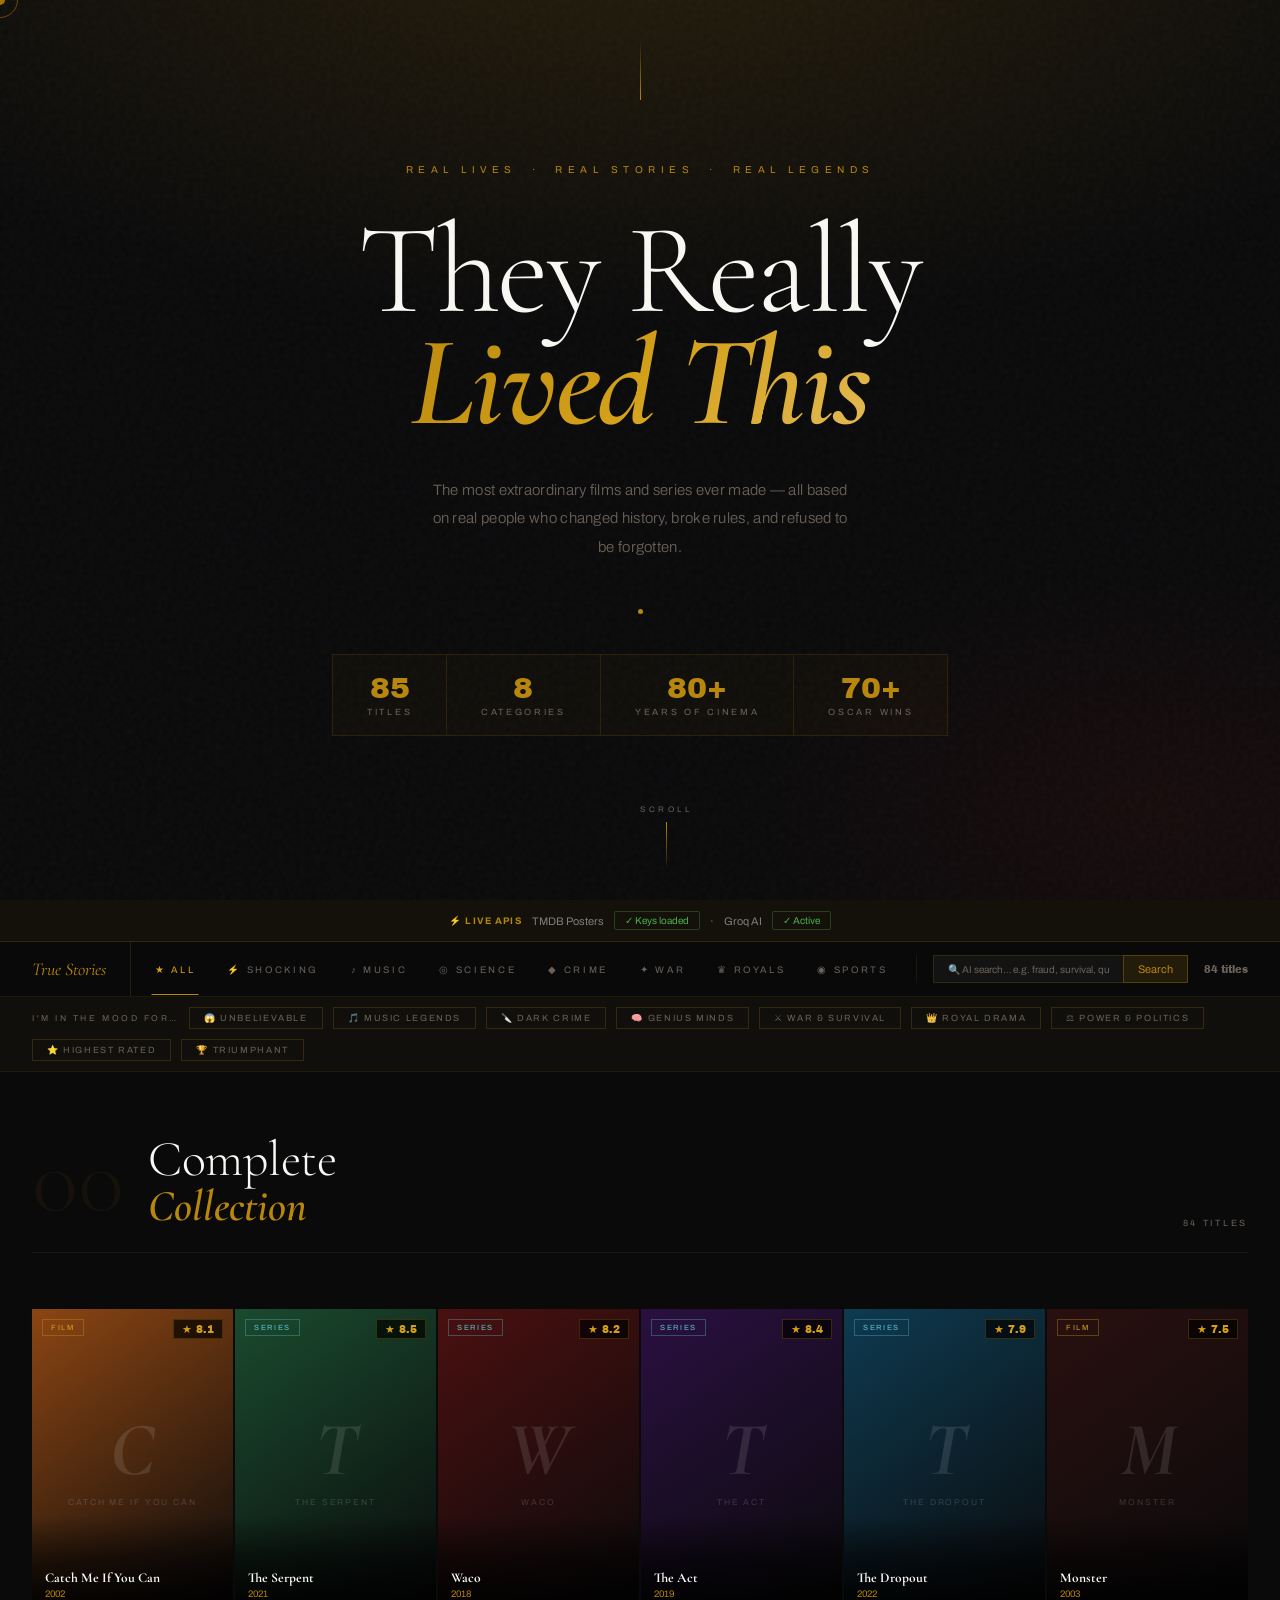
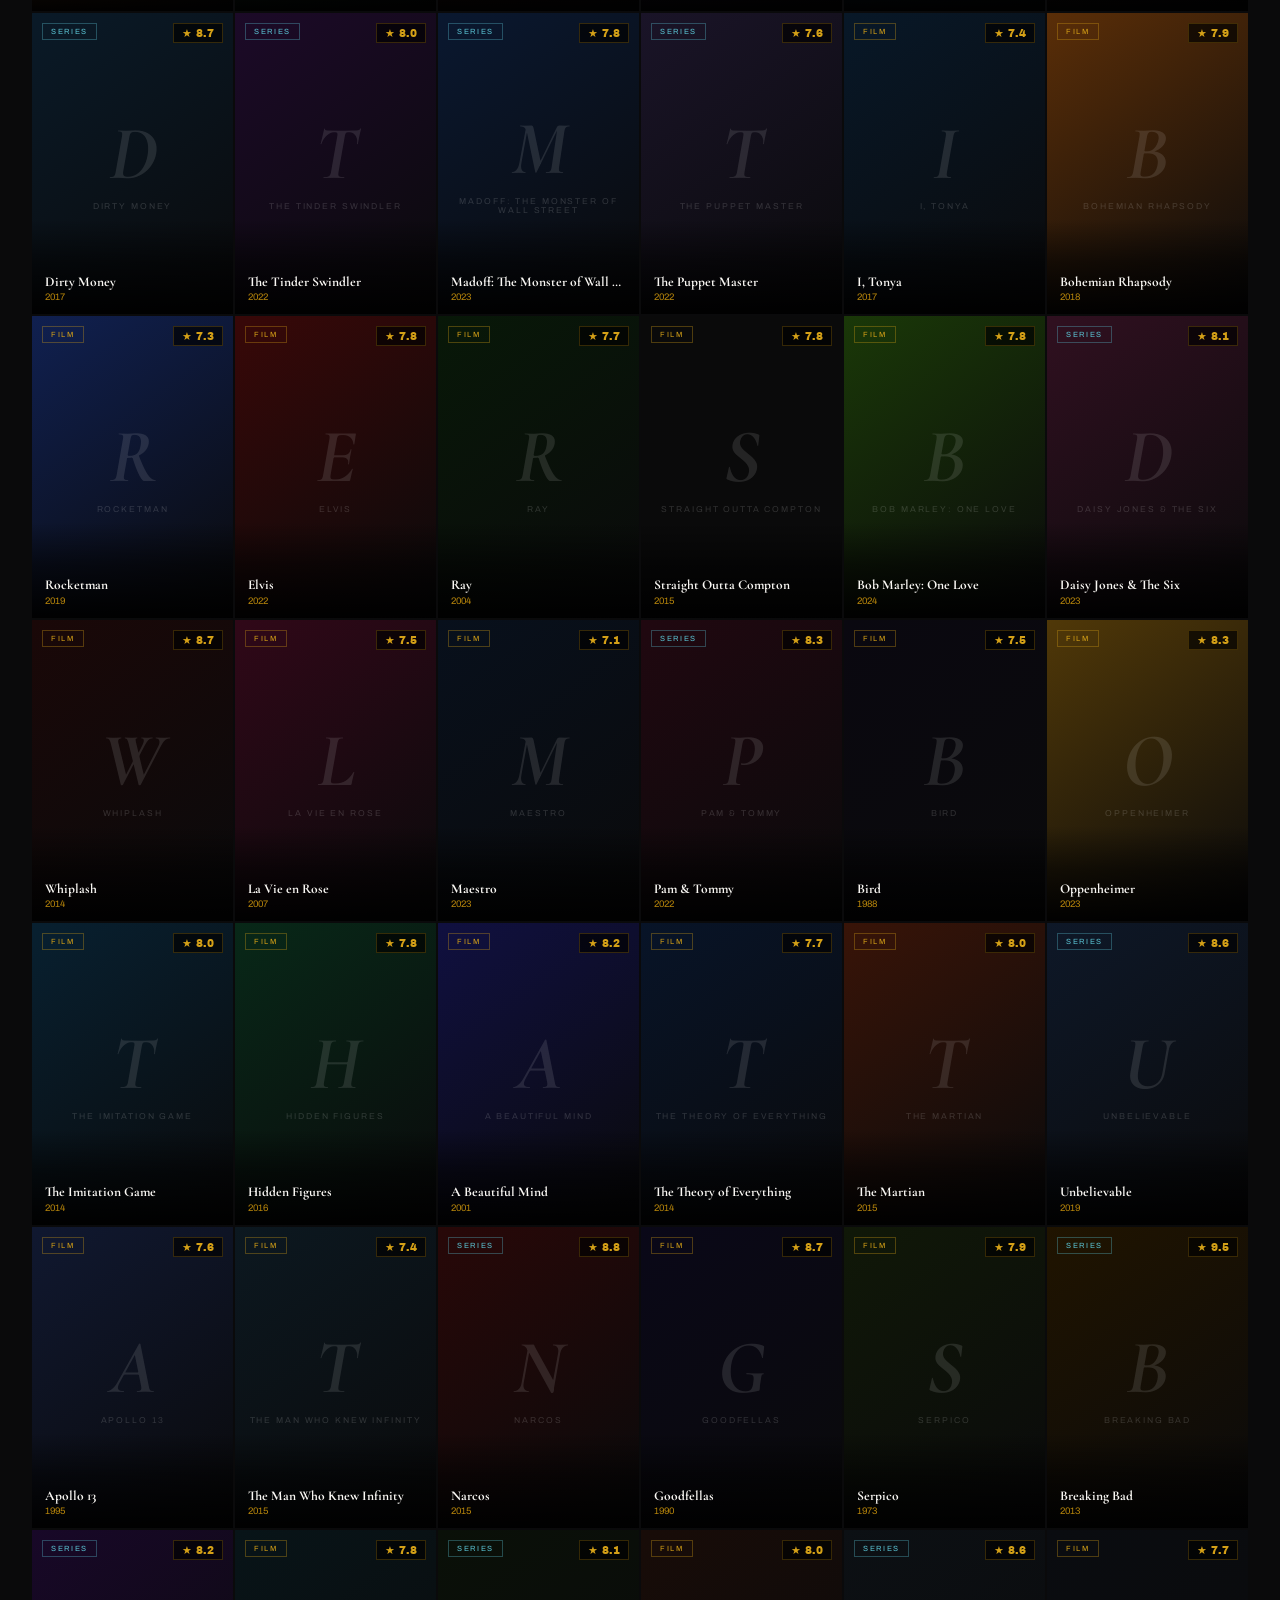
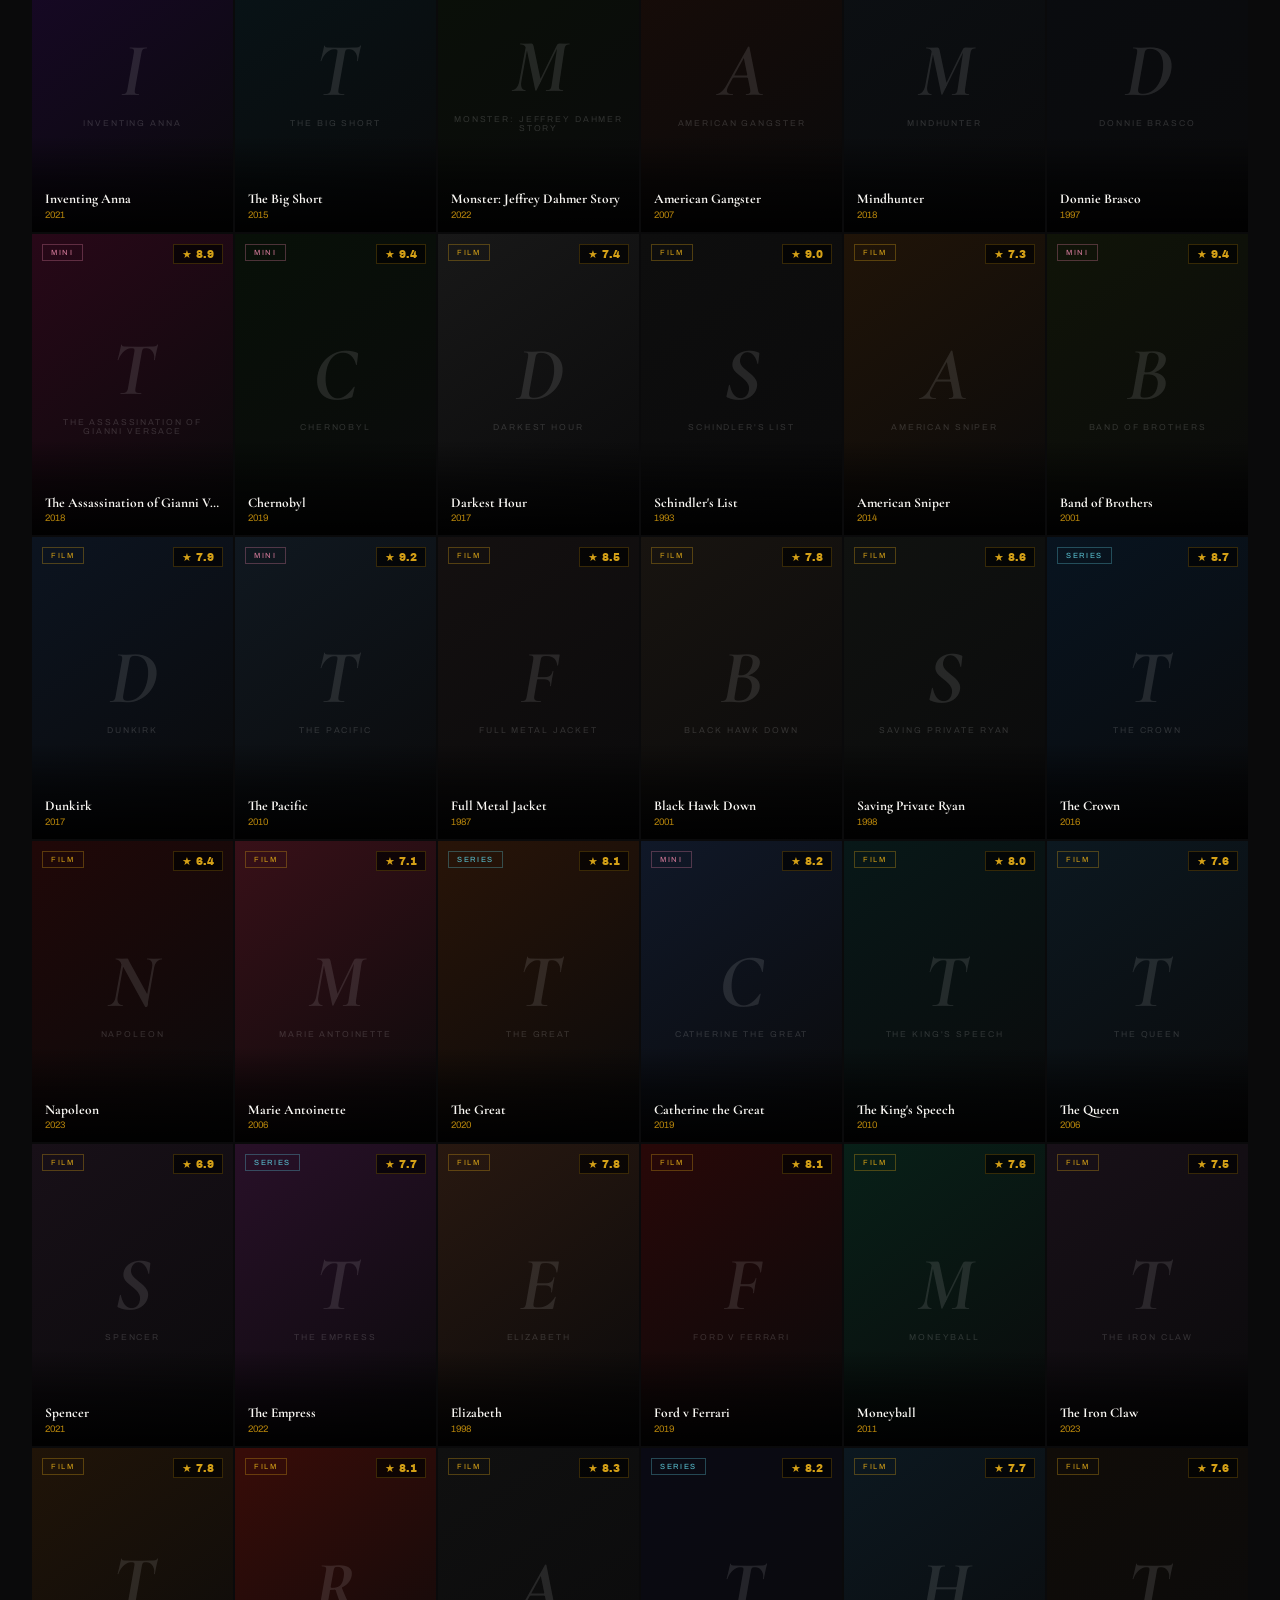
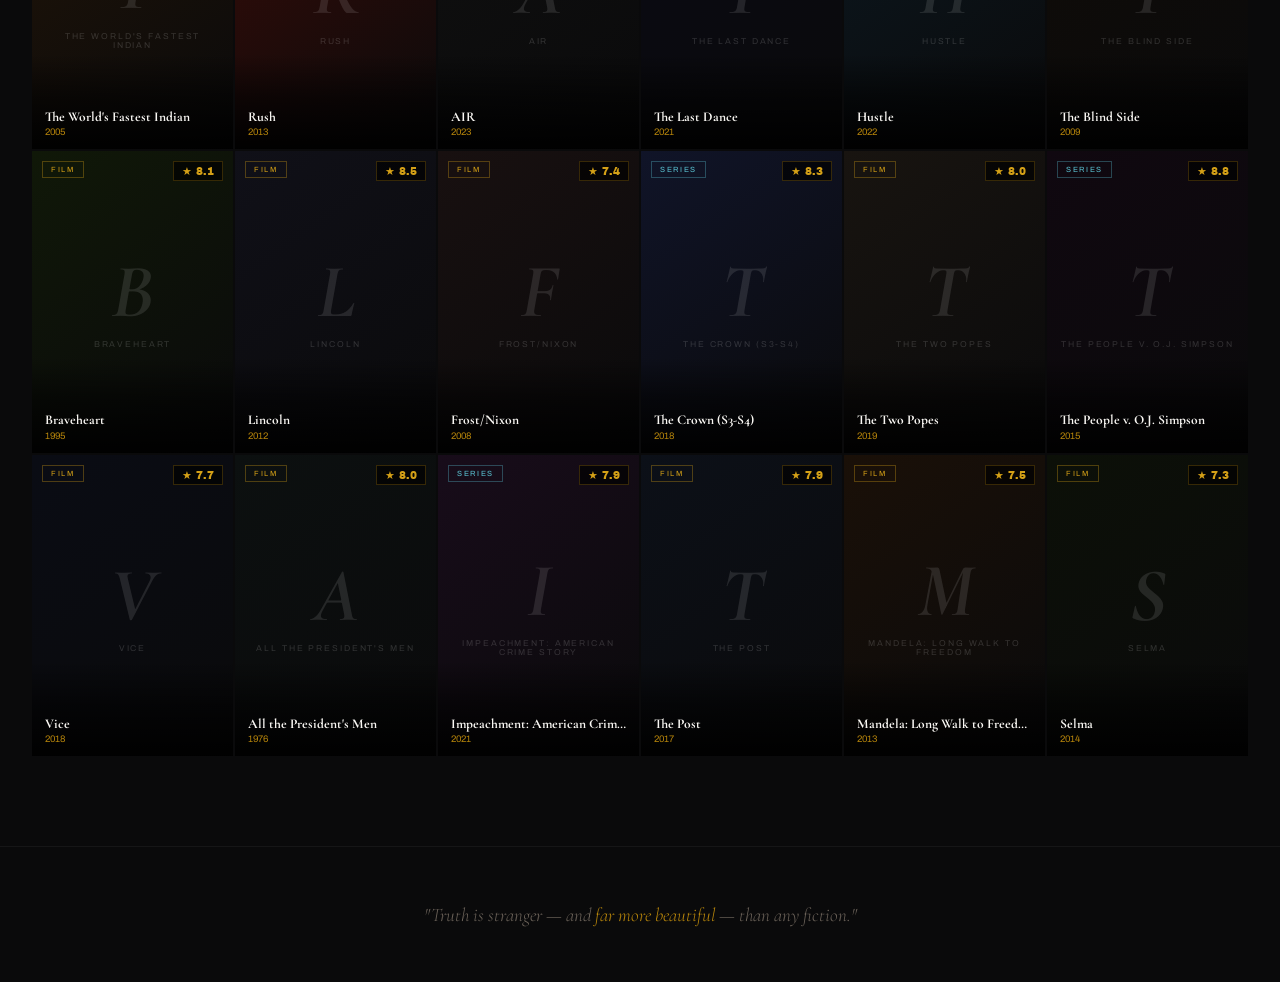
==== index.html @ 065eccb1 "Rename to index.html for cleaner URL" ====
<!DOCTYPE html>
<html lang="en">
<head>
<meta charset="UTF-8"/>
<meta name="viewport" content="width=device-width,initial-scale=1"/>
<title>They Really Lived This</title>
<link href="https://fonts.googleapis.com/css2?family=Cormorant+Garamond:ital,wght@0,300;0,600;0,700;1,300;1,600&family=Archivo+Black&family=Archivo:wght@300;400;500&display=swap" rel="stylesheet"/>
<style>
*,*::before,*::after{margin:0;padding:0;box-sizing:border-box}
:root{--ink:#0a0a0b;--gold:#b8860b;--gold2:#d4a017;--dim:#6b6259;--white:#faf8f4;--red:#8b1a1a}
html{scroll-behavior:smooth}
body{background:var(--ink);color:var(--white);font-family:'Archivo',sans-serif;overflow-x:hidden;cursor:none}
#cursor{position:fixed;width:10px;height:10px;background:var(--gold);border-radius:50%;pointer-events:none;z-index:9999;transform:translate(-50%,-50%);transition:width .2s,height .2s;mix-blend-mode:difference}
#cursor-ring{position:fixed;width:36px;height:36px;border:1px solid var(--gold);border-radius:50%;pointer-events:none;z-index:9998;transform:translate(-50%,-50%);transition:width .3s,height .3s,opacity .3s;opacity:.5}
body::before{content:'';position:fixed;inset:0;background-image:url("data:image/svg+xml,%3Csvg viewBox='0 0 200 200' xmlns='http://www.w3.org/2000/svg'%3E%3Cfilter id='n'%3E%3CfeTurbulence type='fractalNoise' baseFrequency='0.85' numOctaves='4'/%3E%3C/filter%3E%3Crect width='100%25' height='100%25' filter='url(%23n)'/%3E%3C/svg%3E");opacity:.035;pointer-events:none;z-index:9000}

/* HERO */
#hero{min-height:100vh;display:flex;flex-direction:column;align-items:center;justify-content:center;position:relative;overflow:hidden;padding:80px 40px;background:radial-gradient(ellipse 120% 80% at 50% -10%,rgba(184,134,11,.16) 0%,transparent 58%),radial-gradient(ellipse 60% 50% at 90% 90%,rgba(139,26,26,.10) 0%,transparent 55%),var(--ink)}
.hero-top-line{position:absolute;top:40px;left:50%;transform:translateX(-50%);width:1px;height:60px;background:linear-gradient(to bottom,transparent,var(--gold));animation:fadeIn .8s .3s both}
.hero-label{font-size:10px;letter-spacing:.55em;color:var(--gold);text-transform:uppercase;margin-bottom:40px;animation:up .7s .5s both}
h1{font-family:'Cormorant Garamond',serif;font-weight:300;font-size:clamp(58px,10.5vw,128px);line-height:.88;letter-spacing:-.02em;text-align:center;animation:up .9s .6s both}
h1 .l1{display:block;color:var(--white)}
h1 .l2{display:block;font-style:italic;font-weight:600;background:linear-gradient(135deg,var(--gold) 0%,var(--gold2) 50%,#e8c060 100%);-webkit-background-clip:text;-webkit-text-fill-color:transparent;background-clip:text}
.hero-p{font-weight:300;font-size:15px;color:var(--dim);margin:36px auto 0;max-width:420px;line-height:1.9;text-align:center;letter-spacing:.02em;animation:up .7s .9s both}
.hero-ornament{display:flex;align-items:center;gap:20px;margin-top:48px;animation:up .7s 1.1s both;width:280px}
.orn-line{flex:1;height:1px}.orn-line.l{background:linear-gradient(90deg,transparent,var(--gold)44)}.orn-line.r{background:linear-gradient(90deg,var(--gold)44,transparent)}
.orn-dot{width:5px;height:5px;background:var(--gold);border-radius:50%}
.stats{display:flex;margin-top:40px;animation:up .7s 1.25s both}
.stat{padding:18px 34px;text-align:center;border:1px solid rgba(184,134,11,.15);border-right:none;background:rgba(184,134,11,.04)}
.stat:last-child{border-right:1px solid rgba(184,134,11,.15)}
.stat-n{font-family:'Archivo Black',sans-serif;font-size:30px;color:var(--gold);line-height:1}
.stat-l{font-size:9px;letter-spacing:.3em;color:var(--dim);text-transform:uppercase;margin-top:4px}
.scroll-hint{position:absolute;bottom:30px;left:50%;transform:translateX(-50%);display:flex;flex-direction:column;align-items:center;gap:8px;animation:up .6s 1.5s both}
.scroll-hint span{font-size:8px;letter-spacing:.45em;color:var(--dim);text-transform:uppercase}
.scroll-line{width:1px;height:48px;background:linear-gradient(to bottom,var(--gold),transparent);animation:pulse 2.5s ease-in-out infinite}

/* API BANNER */
#api-banner{background:rgba(184,134,11,.06);border-bottom:1px solid rgba(184,134,11,.18);padding:11px 24px;display:flex;align-items:center;justify-content:center;gap:10px;flex-wrap:wrap;font-size:11px;color:var(--dim);transition:background .4s}
#api-banner strong{color:var(--gold);font-size:9.5px;letter-spacing:.12em;text-transform:uppercase}
#api-banner input{background:rgba(0,0,0,.5);border:1px solid rgba(184,134,11,.22);color:var(--white);padding:6px 12px;font-size:11px;font-family:'Archivo',sans-serif;width:200px;outline:none;transition:border-color .2s}
#api-banner input:focus{border-color:rgba(184,134,11,.6)}
#api-banner button{background:rgba(184,134,11,.18);border:1px solid rgba(184,134,11,.4);color:var(--gold);padding:6px 16px;font-size:9px;letter-spacing:.25em;text-transform:uppercase;cursor:pointer;font-family:'Archivo',sans-serif;transition:background .2s}
#api-banner button:hover{background:rgba(184,134,11,.32)}
#api-banner a{color:var(--gold);text-decoration:none;opacity:.75;font-size:10px}
.banner-status{font-size:10px;padding:3px 10px;border-radius:2px;transition:all .3s}
.banner-status.ok{color:#4caf50;border:1px solid rgba(76,175,80,.3)}
.banner-status.err{color:#e57373;border:1px solid rgba(229,115,115,.3)}

/* NAV */
#nav{position:sticky;top:0;z-index:200;background:rgba(10,10,11,.93);backdrop-filter:blur(24px);border-bottom:1px solid rgba(184,134,11,.12)}
.nav-in{max-width:1500px;margin:0 auto;display:flex;align-items:center;padding:0 32px;gap:0}
.nav-brand{font-family:'Cormorant Garamond',serif;font-style:italic;font-size:18px;color:var(--gold);white-space:nowrap;padding:16px 24px 16px 0;border-right:1px solid rgba(184,134,11,.18)}
.tabs-scroll{display:flex;overflow-x:auto;scrollbar-width:none;flex:1;margin-left:8px}
.tabs-scroll::-webkit-scrollbar{display:none}
.tab{font-size:9.5px;letter-spacing:.28em;text-transform:uppercase;color:var(--dim);background:none;border:none;padding:20px 16px;cursor:none;white-space:nowrap;position:relative;transition:color .25s;font-family:'Archivo',sans-serif}
.tab::after{content:'';position:absolute;bottom:0;left:50%;transform:translateX(-50%);width:0;height:1px;background:var(--gold);transition:width .3s}
.tab:hover,.tab.active{color:var(--gold2)}
.tab:hover::after,.tab.active::after{width:65%}
/* SEARCH in nav */
.nav-search{display:flex;align-items:center;gap:0;margin-left:auto;padding-left:16px;border-left:1px solid rgba(184,134,11,.13)}
#searchInput{background:rgba(255,255,255,.04);border:1px solid rgba(184,134,11,.18);border-right:none;color:var(--white);padding:7px 14px;font-size:11px;font-family:'Archivo',sans-serif;width:190px;outline:none;transition:border-color .2s,width .3s}
#searchInput:focus{border-color:rgba(184,134,11,.5);width:240px}
#searchInput::placeholder{color:var(--dim);font-size:10px}
#searchBtn{background:rgba(184,134,11,.15);border:1px solid rgba(184,134,11,.35);color:var(--gold);padding:7px 14px;font-size:11px;cursor:pointer;font-family:'Archivo',sans-serif;transition:background .2s;white-space:nowrap}
#searchBtn:hover{background:rgba(184,134,11,.28)}
.nav-count{font-size:10px;color:var(--dim);white-space:nowrap;padding-left:16px;font-family:'Archivo Black',sans-serif}

/* AI SEARCH BANNER */
#aiSearchResult{display:none;background:linear-gradient(135deg,rgba(184,134,11,.06),rgba(184,134,11,.02));border-bottom:1px solid rgba(184,134,11,.15);padding:14px 32px;max-width:100%}
#aiSearchResult.show{display:block}
.asr-label{font-size:8px;letter-spacing:.35em;text-transform:uppercase;color:var(--gold);margin-bottom:6px}
#aiSearchText{font-size:13px;color:rgba(255,255,255,.72);line-height:1.8;max-width:900px}
.asr-matches{display:flex;gap:8px;flex-wrap:wrap;margin-top:10px}
.asr-match{font-size:9px;letter-spacing:.15em;text-transform:uppercase;padding:4px 12px;border:1px solid rgba(184,134,11,.3);color:var(--gold2);cursor:pointer;transition:background .2s}
.asr-match:hover{background:rgba(184,134,11,.12)}

/* MOOD PICKER */
#moodBar{background:rgba(184,134,11,.04);border-bottom:1px solid rgba(184,134,11,.1);padding:10px 32px;display:flex;align-items:center;gap:10px;flex-wrap:wrap;overflow:hidden;max-height:0;transition:max-height .4s ease,padding .4s ease;padding-top:0;padding-bottom:0}
#moodBar.open{max-height:120px;padding:10px 32px}
.mood-label{font-size:8.5px;letter-spacing:.3em;text-transform:uppercase;color:var(--dim);white-space:nowrap}
.mood-btn{font-size:9px;letter-spacing:.18em;text-transform:uppercase;padding:5px 14px;border:1px solid rgba(184,134,11,.22);color:var(--dim);background:none;cursor:pointer;font-family:'Archivo',sans-serif;transition:all .2s;white-space:nowrap}
.mood-btn:hover,.mood-btn.active{border-color:var(--gold2);color:var(--gold2);background:rgba(184,134,11,.1)}

/* SECTION */
.wrap{max-width:1500px;margin:0 auto;padding:60px 32px 90px}
.sec-head{display:grid;grid-template-columns:auto 1fr auto;align-items:end;gap:24px;margin-bottom:56px;padding-bottom:24px;border-bottom:1px solid rgba(255,255,255,.055)}
.sec-idx{font-family:'Cormorant Garamond',serif;font-size:96px;font-weight:300;color:rgba(184,134,11,.07);line-height:1;user-select:none}
.sec-m{font-family:'Cormorant Garamond',serif;font-weight:300;font-size:clamp(26px,4vw,50px);line-height:1;letter-spacing:-.01em}
.sec-i{font-family:'Cormorant Garamond',serif;font-style:italic;font-weight:600;font-size:clamp(22px,3.5vw,44px);color:var(--gold);line-height:1}
.sec-count{font-size:9px;letter-spacing:.3em;color:var(--dim);text-transform:uppercase;text-align:right}
/* mood result title */
.mood-result-label{font-size:10px;letter-spacing:.3em;text-transform:uppercase;color:var(--gold);margin-bottom:20px;display:none}
.mood-result-label.show{display:block}

/* GRID */
.grid{display:grid;grid-template-columns:repeat(auto-fill,minmax(200px,1fr));gap:2px}

/* CARD */
.card{position:relative;overflow:hidden;aspect-ratio:2/3;cursor:none;background:var(--ink)}
.card-img{position:absolute;inset:0;width:100%;height:100%;object-fit:cover;display:block;transition:transform .7s cubic-bezier(.16,1,.3,1),filter .5s,opacity .5s;filter:brightness(.88) saturate(.9);opacity:0}
.card-img.loaded{opacity:1}
.card:hover .card-img{transform:scale(1.09);filter:brightness(1) saturate(1.05)}
.card-fb{position:absolute;inset:0;display:flex;flex-direction:column;align-items:center;justify-content:center;gap:10px;transition:opacity .5s}
.card-fb.hidden{opacity:0;pointer-events:none}
.card-fb-letter{font-family:'Cormorant Garamond',serif;font-size:76px;font-weight:700;font-style:italic;color:rgba(255,255,255,.11);line-height:1}
.card-fb-name{font-size:8.5px;letter-spacing:.22em;text-transform:uppercase;color:rgba(255,255,255,.16);text-align:center;padding:0 14px}
.card-strip{position:absolute;bottom:0;left:0;right:0;padding:55px 13px 12px;background:linear-gradient(to top,rgba(0,0,0,.96) 0%,rgba(0,0,0,.55) 55%,transparent 100%);transition:opacity .3s}
.card:hover .card-strip{opacity:0}
.card-strip-title{font-family:'Cormorant Garamond',serif;font-weight:700;font-size:13.5px;color:var(--white);line-height:1.2;white-space:nowrap;overflow:hidden;text-overflow:ellipsis}
.card-strip-year{font-size:9.5px;color:var(--gold);margin-top:2px}
.card-hover{position:absolute;inset:0;background:linear-gradient(to top,rgba(0,0,0,.97) 0%,rgba(0,0,0,.72) 38%,rgba(0,0,0,.15) 100%);opacity:0;transition:opacity .35s;display:flex;flex-direction:column;justify-content:flex-end;padding:18px 15px}
.card:hover .card-hover{opacity:1}
.card-htitle{font-family:'Cormorant Garamond',serif;font-weight:700;font-size:17px;line-height:1.1;color:var(--white);margin-bottom:3px}
.card-hyear{font-size:9.5px;color:var(--gold);margin-bottom:9px;letter-spacing:.1em}
.card-hdesc{font-size:10px;line-height:1.65;color:rgba(255,255,255,.62);display:-webkit-box;-webkit-line-clamp:4;-webkit-box-orient:vertical;overflow:hidden}
.card-hcta{display:inline-block;margin-top:11px;font-size:8.5px;letter-spacing:.28em;text-transform:uppercase;color:var(--gold);opacity:.8}
.card-badge{position:absolute;top:10px;left:10px;font-size:7.5px;letter-spacing:.22em;text-transform:uppercase;padding:3px 8px;border:1px solid currentColor;font-family:'Archivo',sans-serif}
.card-rating{position:absolute;top:10px;right:10px;font-family:'Archivo Black',sans-serif;font-size:10.5px;color:var(--gold2);background:rgba(0,0,0,.68);padding:3px 8px;border:1px solid rgba(184,134,11,.28)}
.card-ai-badge{position:absolute;bottom:52px;right:10px;font-size:8px;letter-spacing:.1em;color:var(--gold);background:rgba(0,0,0,.6);border:1px solid rgba(184,134,11,.25);padding:2px 7px;opacity:0;transition:opacity .3s}
.card:hover .card-ai-badge{opacity:1}

/* MODAL */
#modal-bg{display:none;position:fixed;inset:0;z-index:500;background:rgba(0,0,0,.92);backdrop-filter:blur(22px);align-items:flex-start;justify-content:center;padding:30px 20px;overflow-y:auto}
#modal-bg.open{display:flex}
#modal{background:var(--ink);border:1px solid rgba(184,134,11,.2);max-width:780px;width:100%;animation:pop .4s cubic-bezier(.16,1,.3,1);position:relative;margin:auto}
.modal-top{display:flex;min-height:360px}
.modal-poster-col{width:240px;flex-shrink:0;background:#000;position:relative;overflow:hidden}
.modal-poster{width:100%;height:100%;object-fit:cover;object-position:center top;display:block;min-height:360px}
.modal-poster-fb{width:100%;min-height:360px;display:flex;align-items:center;justify-content:center;font-family:'Cormorant Garamond',serif;font-size:96px;font-weight:700;font-style:italic;color:rgba(255,255,255,.09)}
.modal-info{flex:1;padding:26px 26px 22px;display:flex;flex-direction:column;border-left:1px solid rgba(184,134,11,.1);overflow:hidden}
.modal-eye{display:flex;align-items:center;gap:10px;margin-bottom:14px;flex-wrap:wrap}
.modal-type{font-size:8px;letter-spacing:.3em;text-transform:uppercase;color:var(--gold)}
.modal-cat{font-size:8px;letter-spacing:.3em;text-transform:uppercase}
.modal-sep{flex:1;height:1px;background:rgba(184,134,11,.18)}
.modal-score{font-family:'Archivo Black',sans-serif;font-size:12px;color:var(--gold2)}
.modal-title{font-family:'Cormorant Garamond',serif;font-weight:700;font-size:clamp(20px,2.8vw,30px);line-height:1.05;color:var(--white);margin-bottom:4px}
.modal-year{font-size:11px;color:var(--gold);margin-bottom:14px;letter-spacing:.08em}
.modal-desc{font-size:13px;line-height:1.9;color:rgba(255,255,255,.62);font-weight:300;flex:1}
/* AI deeper desc */
.modal-ai-desc{display:none;margin-top:14px;padding-top:14px;border-top:1px solid rgba(184,134,11,.1)}
.modal-ai-desc.show{display:block}
.modal-ai-desc-text{font-size:12.5px;line-height:1.85;color:rgba(255,255,255,.55);font-weight:300;font-style:italic}
.modal-ai-desc-label{font-size:8px;letter-spacing:.3em;text-transform:uppercase;color:var(--gold);margin-bottom:6px;opacity:.7}
.btn-deeper{margin-top:14px;background:none;border:1px solid rgba(184,134,11,.22);color:var(--dim);padding:6px 14px;font-size:9px;letter-spacing:.22em;text-transform:uppercase;cursor:pointer;font-family:'Archivo',sans-serif;transition:all .2s;display:inline-flex;align-items:center;gap:6px}
.btn-deeper:hover{border-color:var(--gold);color:var(--gold)}
.btn-deeper .spin{display:none;width:10px;height:10px;border:1.5px solid var(--gold);border-top-color:transparent;border-radius:50%;animation:spin .6s linear infinite}
.btn-deeper.loading .spin{display:inline-block}

#modal-close{position:absolute;top:12px;right:12px;width:30px;height:30px;background:rgba(0,0,0,.7);border:1px solid rgba(255,255,255,.15);color:var(--white);font-size:12px;cursor:none;display:flex;align-items:center;justify-content:center;transition:background .2s;z-index:10}
#modal-close:hover{background:rgba(184,134,11,.28)}

/* SIMILAR TITLES */
.modal-similar{padding:16px 24px;border-top:1px solid rgba(184,134,11,.1)}
.modal-similar-label{font-size:8px;letter-spacing:.35em;text-transform:uppercase;color:var(--gold);margin-bottom:12px;display:flex;align-items:center;gap:10px}
.modal-similar-label::after{content:'';flex:1;height:1px;background:rgba(184,134,11,.15)}
.similar-cards{display:flex;gap:10px;overflow-x:auto;scrollbar-width:none;padding-bottom:4px}
.similar-cards::-webkit-scrollbar{display:none}
.sim-card{flex-shrink:0;width:90px;cursor:pointer;transition:opacity .2s}
.sim-card:hover{opacity:.75}
.sim-img{width:90px;height:135px;object-fit:cover;display:block;background:#111}
.sim-fb{width:90px;height:135px;display:flex;align-items:center;justify-content:center;font-family:'Cormorant Garamond',serif;font-size:36px;font-weight:700;font-style:italic;color:rgba(255,255,255,.1)}
.sim-title{font-size:9px;color:rgba(255,255,255,.55);margin-top:5px;line-height:1.3;text-align:center;letter-spacing:.04em}
.similar-loading{font-size:11px;color:var(--dim);font-style:italic;padding:8px 0}

/* AI CHAT */
.modal-chat{border-top:1px solid rgba(184,134,11,.12);padding:18px 24px 22px}
.chat-label{font-size:8px;letter-spacing:.35em;text-transform:uppercase;color:var(--gold);margin-bottom:12px;display:flex;align-items:center;gap:10px}
.chat-label::after{content:'';flex:1;height:1px;background:rgba(184,134,11,.15)}
.chat-msgs{max-height:220px;overflow-y:auto;display:flex;flex-direction:column;gap:8px;margin-bottom:12px;scrollbar-width:thin;scrollbar-color:rgba(184,134,11,.2) transparent}
.chat-msgs:empty{display:none}
.chat-msg{font-size:12.5px;line-height:1.7;padding:10px 14px}
.chat-msg.user{background:rgba(184,134,11,.07);border:1px solid rgba(184,134,11,.18);color:rgba(255,255,255,.85);align-self:flex-end;max-width:85%;font-style:italic}
.chat-msg.ai{background:rgba(255,255,255,.03);border:1px solid rgba(255,255,255,.07);color:rgba(255,255,255,.75);align-self:flex-start;max-width:96%}
.chat-msg.loading{color:var(--dim);font-style:italic;border:none;background:none;padding-left:4px;display:flex;align-items:center;gap:8px}
.chat-msg.loading::before{content:'';width:10px;height:10px;border:1.5px solid var(--dim);border-top-color:var(--gold);border-radius:50%;animation:spin .6s linear infinite;flex-shrink:0}
/* quick prompts */
.quick-prompts{display:flex;gap:6px;flex-wrap:wrap;margin-bottom:10px}
.qp{font-size:9px;letter-spacing:.1em;padding:4px 10px;border:1px solid rgba(184,134,11,.18);color:var(--dim);background:none;cursor:pointer;font-family:'Archivo',sans-serif;transition:all .2s;text-align:left}
.qp:hover{border-color:rgba(184,134,11,.4);color:var(--gold)}
.chat-input-row{display:flex;gap:8px}
.chat-input{flex:1;background:rgba(255,255,255,.04);border:1px solid rgba(184,134,11,.22);color:var(--white);padding:9px 14px;font-size:12px;font-family:'Archivo',sans-serif;outline:none;transition:border-color .2s}
.chat-input:focus{border-color:rgba(184,134,11,.55)}
.chat-input::placeholder{color:var(--dim);font-size:11px}
.chat-send{background:rgba(184,134,11,.15);border:1px solid rgba(184,134,11,.35);color:var(--gold);padding:9px 18px;font-size:9px;letter-spacing:.25em;text-transform:uppercase;cursor:pointer;font-family:'Archivo',sans-serif;transition:background .2s;white-space:nowrap}
.chat-send:hover:not(:disabled){background:rgba(184,134,11,.3)}
.chat-send:disabled{opacity:.35;cursor:not-allowed}

/* FOOTER */
footer{text-align:center;padding:56px 24px;border-top:1px solid rgba(255,255,255,.05)}
footer p{font-family:'Cormorant Garamond',serif;font-style:italic;font-size:19px;color:var(--dim);font-weight:300}
footer span{color:var(--gold)}

/* ANIMATIONS */
@keyframes up{from{opacity:0;transform:translateY(22px)}to{opacity:1;transform:translateY(0)}}
@keyframes fadeIn{from{opacity:0}to{opacity:1}}
@keyframes pulse{0%,100%{opacity:.25}50%{opacity:1}}
@keyframes pop{from{opacity:0;transform:scale(.94) translateY(18px)}to{opacity:1;transform:scale(1) translateY(0)}}
@keyframes cardIn{from{opacity:0;transform:translateY(12px)}to{opacity:1;transform:translateY(0)}}
@keyframes spin{to{transform:rotate(360deg)}}

@media(max-width:640px){
  .grid{grid-template-columns:repeat(auto-fill,minmax(148px,1fr))}
  .stats{flex-wrap:wrap}.sec-head{grid-template-columns:1fr;gap:6px}.sec-idx{display:none}
  .modal-top{flex-direction:column}.modal-poster-col{width:100%;height:260px}
  .modal-poster{min-height:0;height:260px}.modal-poster-fb{min-height:0;height:260px}
  .modal-info{border-left:none;border-top:1px solid rgba(184,134,11,.1)}
  #searchInput{width:140px}#searchInput:focus{width:160px}
}
</style>
</head>
<body>
<div id="cursor"></div>
<div id="cursor-ring"></div>

<!-- HERO -->
<section id="hero">
  <div class="hero-top-line"></div>
  <p class="hero-label">Real Lives &nbsp;·&nbsp; Real Stories &nbsp;·&nbsp; Real Legends</p>
  <h1><span class="l1">They Really</span><span class="l2">Lived This</span></h1>
  <p class="hero-p">The most extraordinary films and series ever made — all based on real people who changed history, broke rules, and refused to be forgotten.</p>
  <div class="hero-ornament"><div class="orn-line l"></div><div class="orn-dot"></div><div class="orn-line r"></div></div>
  <div class="stats">
    <div class="stat"><div class="stat-n">85</div><div class="stat-l">Titles</div></div>
    <div class="stat"><div class="stat-n">8</div><div class="stat-l">Categories</div></div>
    <div class="stat"><div class="stat-n">80+</div><div class="stat-l">Years of Cinema</div></div>
    <div class="stat"><div class="stat-n">70+</div><div class="stat-l">Oscar Wins</div></div>
  </div>
  <div class="scroll-hint"><span>Scroll</span><div class="scroll-line"></div></div>
</section>

<!-- API BANNER -->
<div id="api-banner">
  <strong>⚡ Live APIs</strong>
  <span style="font-size:11px;color:rgba(255,255,255,.45)">TMDB Posters</span>
  <span id="bannerStatus" class="banner-status ok">✓ Connected</span>
  <span style="font-size:11px;color:rgba(255,255,255,.45)">·</span>
  <span style="font-size:11px;color:rgba(255,255,255,.45)">Groq AI</span>
  <span class="banner-status ok">✓ Active</span>
  <span id="tmdbIn" style="display:none"></span>
  <span id="groqIn" style="display:none"></span>
</div>

<!-- NAV -->
<nav id="nav">
  <div class="nav-in">
    <div class="nav-brand">True Stories</div>
    <div class="tabs-scroll" id="tabs"></div>
    <div class="nav-search">
      <input id="searchInput" placeholder="🔍 AI search… e.g. fraud, survival, queen"/>
      <button id="searchBtn" onclick="doSearch()">Search</button>
    </div>
    <div class="nav-count" id="navCount"></div>
  </div>
</nav>

<!-- MOOD BAR -->
<div id="moodBar" class="open">
  <span class="mood-label">I'm in the mood for…</span>
  <button class="mood-btn" onclick="doMood(this,'something shocking and unbelievable')">😱 Unbelievable</button>
  <button class="mood-btn" onclick="doMood(this,'a powerful music biopic')">🎵 Music Legends</button>
  <button class="mood-btn" onclick="doMood(this,'a gripping crime story')">🔪 Dark Crime</button>
  <button class="mood-btn" onclick="doMood(this,'an inspiring science or genius story')">🧠 Genius Minds</button>
  <button class="mood-btn" onclick="doMood(this,'an epic war story')">⚔ War & Survival</button>
  <button class="mood-btn" onclick="doMood(this,'royal drama and palace intrigue')">👑 Royal Drama</button>
  <button class="mood-btn" onclick="doMood(this,'political power struggles and scandals')">⚖ Power & Politics</button>
  <button class="mood-btn" onclick="doMood(this,'the highest rated titles over 9')">⭐ Highest Rated</button>
  <button class="mood-btn" onclick="doMood(this,'something feel-good and triumphant')">🏆 Triumphant</button>
</div>

<!-- AI SEARCH RESULT -->
<div id="aiSearchResult">
  <div class="asr-label">⚡ Groq AI Search</div>
  <div id="aiSearchText"></div>
  <div class="asr-matches" id="asrMatches"></div>
</div>

<!-- CONTENT -->
<div class="wrap">
  <div class="sec-head">
    <div class="sec-idx" id="secIdx">00</div>
    <div><div class="sec-m" id="secM"></div><div class="sec-i" id="secI"></div></div>
    <div class="sec-count" id="secCount"></div>
  </div>
  <div class="mood-result-label" id="moodLabel"></div>
  <div class="grid" id="grid"></div>
</div>

<footer><p>"Truth is stranger — and <span>far more beautiful</span> — than any fiction."</p></footer>

<!-- MODAL -->
<div id="modal-bg">
  <div id="modal">
    <div class="modal-top">
      <div class="modal-poster-col" id="mImgWrap"></div>
      <div class="modal-info">
        <div class="modal-eye">
          <span class="modal-type" id="mType"></span>
          <span class="modal-cat" id="mCat"></span>
          <div class="modal-sep"></div>
          <span class="modal-score" id="mScore"></span>
        </div>
        <div class="modal-title" id="mTitle"></div>
        <div class="modal-year" id="mYear"></div>
        <div class="modal-desc" id="mDesc"></div>
        <div class="modal-ai-desc" id="mAiDesc">
          <div class="modal-ai-desc-label">⚡ AI Deep Dive</div>
          <div class="modal-ai-desc-text" id="mAiDescText"></div>
        </div>
        <button class="btn-deeper" id="btnDeeper" onclick="loadDeeper()">
          <span class="spin"></span>
          ⚡ AI Deep Dive
        </button>
      </div>
    </div>

    <!-- SIMILAR TITLES -->
    <div class="modal-similar">
      <div class="modal-similar-label">You might also like</div>
      <div class="similar-cards" id="similarCards"><span class="similar-loading">Loading recommendations…</span></div>
    </div>

    <!-- AI CHAT -->
    <div class="modal-chat">
      <div class="chat-label">Ask AI about this title</div>
      <div class="chat-msgs" id="chatMsgs"></div>
      <div class="quick-prompts" id="quickPrompts"></div>
      <div class="chat-input-row">
        <input class="chat-input" id="chatInput" placeholder="Ask anything about this film or the real story…"/>
        <button class="chat-send" id="chatSend" onclick="sendChat()">Ask →</button>
      </div>
    </div>

    <button id="modal-close">✕</button>
  </div>
</div>

<script>
// ── CURSOR ────────────────────────────────────────────────────────────────
const cur=document.getElementById('cursor'),ring=document.getElementById('cursor-ring');
let mx=0,my=0,rx=0,ry=0;
document.addEventListener('mousemove',e=>{mx=e.clientX;my=e.clientY;cur.style.left=mx+'px';cur.style.top=my+'px'});
(function a(){rx+=(mx-rx)*.11;ry+=(my-ry)*.11;ring.style.left=rx+'px';ring.style.top=ry+'px';requestAnimationFrame(a)})();
function cursorHover(els){els.forEach(el=>{
  el.addEventListener('mouseenter',()=>{cur.style.width='18px';cur.style.height='18px';ring.style.width='52px';ring.style.height='52px';ring.style.opacity='1'});
  el.addEventListener('mouseleave',()=>{cur.style.width='10px';cur.style.height='10px';ring.style.width='36px';ring.style.height='36px';ring.style.opacity='.5'});
});}
document.querySelectorAll('button,.tab').forEach(el=>cursorHover([el]));

// ── API KEYS (HARDCODED) ──────────────────────────────────────────────────
let TMDB_KEY='f45fbdd7b24f1341eb132d1d53f5bf98';
let GROQ_KEY='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';

function saveKeys(){/* keys are hardcoded */}

// Show mood bar always (keys are always set)
function updateMoodBar(){
  document.getElementById('moodBar').classList.add('open');
}
updateMoodBar();

// ── TMDB ──────────────────────────────────────────────────────────────────
let posterCache={};
const TMDB_IMG='https://image.tmdb.org/t/p/w500';

async function fetchPoster(m){
  if(posterCache[m.id]!==undefined)return posterCache[m.id];
  if(!TMDB_KEY){posterCache[m.id]=null;return null;}
  try{
    const tv=(m.type==='SERIES'||m.type==='MINI');
    const url=`https://api.themoviedb.org/3/search/${tv?'tv':'movie'}?api_key=${TMDB_KEY}&query=${encodeURIComponent(m.title)}&language=en-US&page=1`;
    const res=await fetch(url);if(!res.ok)throw 0;
    const {results=[]}=await res.json();
    const yearKey=tv?'first_air_date':'release_date';
    const match=results.find(x=>(x[yearKey]||'').startsWith(m.year))||results[0];
    posterCache[m.id]=match?.poster_path?TMDB_IMG+match.poster_path:null;
  }catch{posterCache[m.id]=null;}
  return posterCache[m.id];
}

// ── GROQ ──────────────────────────────────────────────────────────────────
async function groq(messages,max_tokens=400,temperature=0.75){
  if(!GROQ_KEY)throw new Error('No Groq API key');
  const res=await fetch('https://api.groq.com/openai/v1/chat/completions',{
    method:'POST',
    headers:{'Content-Type':'application/json','Authorization':`Bearer ${GROQ_KEY}`},
    body:JSON.stringify({model:'llama-3.1-8b-instant',messages,max_tokens,temperature})
  });
  if(!res.ok){const e=await res.json().catch(()=>({}));throw new Error(e.error?.message||`HTTP ${res.status}`);}
  const d=await res.json();
  return d.choices?.[0]?.message?.content||'';
}

// ── DATA ──────────────────────────────────────────────────────────────────
const MOVIES=[
  // ── SHOCKING ──
  {id:1,  cat:"shocking",type:"FILM",  year:"2002",rating:"8.1",title:"Catch Me If You Can",        desc:"Frank Abagnale Jr. conned millions impersonating a pilot, doctor and lawyer — all before turning 21. DiCaprio at his most electric.",ac:"#8b4513"},
  {id:2,  cat:"shocking",type:"SERIES",year:"2021",rating:"8.5",title:"The Serpent",                desc:"Charles Sobhraj — charming, multilingual, terrifying — preyed on backpackers across Southeast Asia and evaded justice for decades.",ac:"#1a4a2e"},
  {id:3,  cat:"shocking",type:"SERIES",year:"2018",rating:"8.2",title:"Waco",                       desc:"David Koresh and the 51-day FBI standoff that ended in catastrophic fire. A portrait of faith, charisma, and power colliding.",ac:"#4a1010"},
  {id:4,  cat:"shocking",type:"SERIES",year:"2019",rating:"8.4",title:"The Act",                    desc:"Gypsy Rose Blanchard was kept sick by her own mother for years — Munchausen by proxy ending in a crime no one saw coming.",ac:"#2a1040"},
  {id:5,  cat:"shocking",type:"SERIES",year:"2022",rating:"7.9",title:"The Dropout",                desc:"Elizabeth Holmes dropped out of Stanford, charmed billionaires, and built a medical empire on a complete lie.",ac:"#0e3a50"},
  {id:6,  cat:"shocking",type:"FILM",  year:"2003",rating:"7.5",title:"Monster",                    desc:"Charlize Theron won the Oscar vanishing into Aileen Wuornos — a serial killer whose life was as tragic as her crimes.",ac:"#2a1010"},
  {id:43, cat:"shocking",type:"SERIES",year:"2017",rating:"8.7",title:"Dirty Money",                desc:"Netflix's explosive documentary series exposing corporate corruption — from Volkswagen's emissions scandal to payday loan empires.",ac:"#0a1a28"},
  {id:44, cat:"shocking",type:"SERIES",year:"2022",rating:"8.0",title:"The Tinder Swindler",        desc:"Simon Leviev posed as a billionaire diamond mogul on Tinder, romancing women across Europe to fund his lavish lies.",ac:"#1c0a28"},
  {id:45, cat:"shocking",type:"SERIES",year:"2023",rating:"7.8",title:"Madoff: The Monster of Wall Street",desc:"Bernie Madoff orchestrated history's largest Ponzi scheme — $65 billion stolen, thousands of lives destroyed, and decades of looking the other way.",ac:"#0a1830"},
  {id:46, cat:"shocking",type:"SERIES",year:"2022",rating:"7.6",title:"The Puppet Master",          desc:"Robert Hendy-Freegard impersonated an MI5 agent for years, psychologically manipulating victims into funding his fake spy life.",ac:"#1a1428"},
  {id:47, cat:"shocking",type:"FILM",  year:"2017",rating:"7.4",title:"I, Tonya",                   desc:"Margot Robbie as Tonya Harding — a gifted skater from a brutal home, destroyed by the most infamous scandal in sports history.",ac:"#081828"},

  // ── MUSIC ──
  {id:7,  cat:"music",   type:"FILM",  year:"2018",rating:"7.9",title:"Bohemian Rhapsody",          desc:"From Farrokh Bulsara in Zanzibar to Freddie Mercury at Live Aid — the heartbreaking rise of one of rock's greatest voices.",ac:"#5a2e08"},
  {id:8,  cat:"music",   type:"FILM",  year:"2019",rating:"7.3",title:"Rocketman",                  desc:"A fantastical musical odyssey through Elton John's life — from awkward piano prodigy to one of the biggest stars on earth.",ac:"#102050"},
  {id:9,  cat:"music",   type:"FILM",  year:"2022",rating:"7.8",title:"Elvis",                      desc:"Baz Luhrmann's fever-dream portrait of Presley and his manipulative manager — a man who changed music but lost himself.",ac:"#380808"},
  {id:10, cat:"music",   type:"FILM",  year:"2004",rating:"7.7",title:"Ray",                        desc:"Jamie Foxx's Oscar-winning transformation into Ray Charles — genius, addiction, turbulence and the sound that defined American music.",ac:"#081808"},
  {id:11, cat:"music",   type:"FILM",  year:"2015",rating:"7.8",title:"Straight Outta Compton",     desc:"Ice Cube, Dr. Dre and Eazy-E — three men from Compton who created N.W.A and exploded America's idea of what music could say.",ac:"#0a0a0a"},
  {id:12, cat:"music",   type:"FILM",  year:"2024",rating:"7.8",title:"Bob Marley: One Love",       desc:"The life and legend of Bob Marley — from the hills of Jamaica to a global symbol of peace, love and resistance.",ac:"#1a3808"},
  {id:13, cat:"music",   type:"SERIES",year:"2023",rating:"8.1",title:"Daisy Jones & The Six",      desc:"A deeply real-feeling chronicle of a 1970s rock band's rise and implosion — inspired by Fleetwood Mac.",ac:"#301020"},
  {id:48, cat:"music",   type:"FILM",  year:"2014",rating:"8.7",title:"Whiplash",                   desc:"A young jazz drummer at an elite conservatory meets a conductor who terrorizes students into greatness — inspired by director Damien Chazelle's own brutal teacher.",ac:"#1a0808"},
  {id:49, cat:"music",   type:"FILM",  year:"2007",rating:"7.5",title:"La Vie en Rose",             desc:"Marion Cotillard's Oscar-winning portrayal of Édith Piaf — the sparrow of Paris, who sang through poverty, addiction and loss.",ac:"#300818"},
  {id:50, cat:"music",   type:"FILM",  year:"2023",rating:"7.1",title:"Maestro",                    desc:"Bradley Cooper's immersive portrait of Leonard Bernstein — conductor, composer, and one of the most complicated men in American music.",ac:"#08101c"},
  {id:51, cat:"music",   type:"SERIES",year:"2022",rating:"8.3",title:"Pam & Tommy",                desc:"The true story of Pamela Anderson and Tommy Lee's stolen sex tape — and how it accidentally invented the internet economy.",ac:"#200810"},
  {id:52, cat:"music",   type:"FILM",  year:"1988",rating:"7.5",title:"Bird",                       desc:"Clint Eastwood's haunting biopic of Charlie Parker — the jazz genius who blew the saxophone like God and destroyed himself doing it.",ac:"#0a0810"},

  // ── SCIENCE ──
  {id:14, cat:"science", type:"FILM",  year:"2023",rating:"8.3",title:"Oppenheimer",                desc:"J. Robert Oppenheimer built the bomb that ended WWII — then spent his life haunted by it. Cillian Murphy is career-defining.",ac:"#503808"},
  {id:15, cat:"science", type:"FILM",  year:"2014",rating:"8.0",title:"The Imitation Game",         desc:"Alan Turing cracked the Nazi Enigma code and helped win WWII — then was prosecuted by the government he saved for being gay.",ac:"#082030"},
  {id:16, cat:"science", type:"FILM",  year:"2016",rating:"7.8",title:"Hidden Figures",             desc:"Three Black women mathematicians at NASA whose calculations launched humans into orbit — erased from history for decades.",ac:"#082818"},
  {id:17, cat:"science", type:"FILM",  year:"2001",rating:"8.2",title:"A Beautiful Mind",           desc:"John Nash — Nobel Prize-winning genius in game theory who battled paranoid schizophrenia, unsure of what was real.",ac:"#101040"},
  {id:18, cat:"science", type:"FILM",  year:"2014",rating:"7.7",title:"The Theory of Everything",   desc:"Stephen Hawking's journey from Cambridge student to the world's most famous scientist, told through his first wife's eyes.",ac:"#081428"},
  {id:53, cat:"science", type:"FILM",  year:"2015",rating:"8.0",title:"The Martian",                desc:"Based on Andy Weir's real-science novel — astronaut Mark Watney is stranded on Mars and must science his way to survival.",ac:"#381408"},
  {id:54, cat:"science", type:"SERIES",year:"2019",rating:"8.6",title:"Unbelievable",               desc:"Based on a Pulitzer-winning ProPublica investigation — a teenager's rape report is dismissed, and two detectives slowly unravel the truth.",ac:"#0e1828"},
  {id:55, cat:"science", type:"FILM",  year:"1995",rating:"7.6",title:"Apollo 13",                  desc:"An oxygen tank explosion nearly strands three astronauts in space. NASA's finest hour — engineers who refused to lose.",ac:"#101830"},
  {id:56, cat:"science", type:"FILM",  year:"2015",rating:"7.4",title:"The Man Who Knew Infinity",  desc:"Srinivasa Ramanujan — the self-taught Indian mathematician who arrived at Cambridge with no formal training and revolutionized mathematics.",ac:"#0c1820"},

  // ── CRIME ──
  {id:19, cat:"crime",   type:"SERIES",year:"2015",rating:"8.8",title:"Narcos",                     desc:"Pablo Escobar turned Colombia into his personal kingdom, made billions in cocaine, and terrorized a continent.",ac:"#280808"},
  {id:20, cat:"crime",   type:"FILM",  year:"1990",rating:"8.7",title:"Goodfellas",                 desc:"Henry Hill's life inside the mob — Scorsese at his most electric, detailing the glamour, violence, and collapse of organized crime.",ac:"#0a0818"},
  {id:21, cat:"crime",   type:"FILM",  year:"1973",rating:"7.9",title:"Serpico",                    desc:"Al Pacino as Frank Serpico — the only honest cop in a corrupt NYPD who blew the whistle and paid nearly with his life.",ac:"#101808"},
  {id:22, cat:"crime",   type:"SERIES",year:"2013",rating:"9.5",title:"Breaking Bad",               desc:"Walter White — chemistry teacher turned drug kingpin. The most chillingly real portrait of moral collapse ever filmed.",ac:"#201400"},
  {id:23, cat:"crime",   type:"SERIES",year:"2021",rating:"8.2",title:"Inventing Anna",             desc:"Anna Delvey convinced New York's elite she was a German heiress — and nearly pulled off the ultimate con before it unraveled.",ac:"#180828"},
  {id:24, cat:"crime",   type:"FILM",  year:"2015",rating:"7.8",title:"The Big Short",              desc:"A handful of outsiders foresaw the 2008 financial collapse and bet against the entire US mortgage market — and were right.",ac:"#081418"},
  {id:57, cat:"crime",   type:"SERIES",year:"2022",rating:"8.1",title:"Monster: Jeffrey Dahmer Story",desc:"Ryan Murphy's unflinching portrait of Milwaukee's most notorious serial killer — the victims, the community, and a system that failed them.",ac:"#0a1008"},
  {id:58, cat:"crime",   type:"FILM",  year:"2007",rating:"8.0",title:"American Gangster",          desc:"Frank Lucas built a heroin empire smuggling drugs inside US soldiers' coffins from Vietnam — and Denzel Washington plays every inch of him.",ac:"#180c08"},
  {id:59, cat:"crime",   type:"SERIES",year:"2018",rating:"8.6",title:"Mindhunter",                 desc:"The true story of FBI agents who pioneered criminal profiling by interviewing America's most notorious serial killers in the 1970s.",ac:"#0c1014"},
  {id:60, cat:"crime",   type:"FILM",  year:"1997",rating:"7.7",title:"Donnie Brasco",              desc:"FBI undercover agent Joe Pistone spent six years embedded in the New York mob — and nearly lost himself in the process.",ac:"#0a0c10"},
  {id:61, cat:"crime",   type:"MINI",  year:"2018",rating:"8.9",title:"The Assassination of Gianni Versace",desc:"The murder of fashion icon Gianni Versace and the killer who stalked America's rich and famous for years while the FBI looked away.",ac:"#280818"},

  // ── WAR ──
  {id:25, cat:"war",     type:"MINI",  year:"2019",rating:"9.4",title:"Chernobyl",                  desc:"The 1986 Soviet nuclear disaster — the meltdown, the cover-up, and the human cost of institutional lies.",ac:"#081008"},
  {id:26, cat:"war",     type:"FILM",  year:"2017",rating:"7.4",title:"Darkest Hour",               desc:"May 1940. Europe is falling. Churchill must decide: negotiate with Hitler or fight knowing it could mean the end of the Empire.",ac:"#181818"},
  {id:27, cat:"war",     type:"FILM",  year:"1993",rating:"9.0",title:"Schindler's List",           desc:"Oskar Schindler — a war profiteer who saved over 1,000 Jewish lives. Spielberg's devastating, irreplaceable masterpiece.",ac:"#0e0e0e"},
  {id:28, cat:"war",     type:"FILM",  year:"2014",rating:"7.3",title:"American Sniper",            desc:"Chris Kyle — the most lethal sniper in US history — four tours in Iraq, 160 confirmed kills, and a war he could never leave.",ac:"#201408"},
  {id:29, cat:"war",     type:"MINI",  year:"2001",rating:"9.4",title:"Band of Brothers",           desc:"The true story of Easy Company from D-Day to the Eagle's Nest. One of the greatest war epics ever committed to screen.",ac:"#101408"},
  {id:30, cat:"war",     type:"FILM",  year:"2017",rating:"7.9",title:"Dunkirk",                    desc:"300,000 Allied soldiers stranded on a beach, the enemy closing in. Nolan rebuilds the most desperate rescue mission in history.",ac:"#0c1420"},
  {id:62, cat:"war",     type:"MINI",  year:"2010",rating:"9.2",title:"The Pacific",                desc:"The brutal, largely forgotten war in the Pacific — told through three Marines' lives from Guadalcanal to Okinawa.",ac:"#101820"},
  {id:63, cat:"war",     type:"FILM",  year:"1987",rating:"8.5",title:"Full Metal Jacket",          desc:"Stanley Kubrick's searing, two-act Vietnam War portrait — boot camp brutality giving way to the chaos of Hue City in 1968.",ac:"#141010"},
  {id:64, cat:"war",     type:"FILM",  year:"2001",rating:"7.8",title:"Black Hawk Down",            desc:"The true story of 18 US soldiers killed in Mogadishu, Somalia in 1993 — a battle that lasted 18 hours and changed American foreign policy.",ac:"#181410"},
  {id:65, cat:"war",     type:"FILM",  year:"1998",rating:"8.6",title:"Saving Private Ryan",        desc:"Spielberg reconstructs D-Day with terrifying realism, then sends a squad across France to find one surviving brother.",ac:"#101210"},

  // ── ROYALS ──
  {id:31, cat:"royals",  type:"SERIES",year:"2016",rating:"8.7",title:"The Crown",                  desc:"Queen Elizabeth II across seven decades — wars, scandals, divorces, and the crushing weight of a crown.",ac:"#081420"},
  {id:32, cat:"royals",  type:"FILM",  year:"2023",rating:"6.4",title:"Napoleon",                   desc:"Ridley Scott's grand portrait of Bonaparte — from the shadow of the guillotine to Waterloo, with Joaquin Phoenix.",ac:"#200808"},
  {id:33, cat:"royals",  type:"FILM",  year:"2006",rating:"7.1",title:"Marie Antoinette",           desc:"Sofia Coppola treats the doomed queen as a teenager trapped in gilded captivity — sun-drenched and surprisingly sympathetic.",ac:"#381018"},
  {id:34, cat:"royals",  type:"SERIES",year:"2020",rating:"8.1",title:"The Great",                  desc:"Catherine the Great seizes power from her buffoonish husband — darkly funny, sharp, and full of real historical venom.",ac:"#281408"},
  {id:35, cat:"royals",  type:"MINI",  year:"2019",rating:"8.2",title:"Catherine the Great",        desc:"Helen Mirren as the formidable Russian empress in her final years — love affairs, political ruthlessness, iron-willed authority.",ac:"#101828"},
  {id:36, cat:"royals",  type:"FILM",  year:"2010",rating:"8.0",title:"The King's Speech",          desc:"King George VI's struggle to overcome a crippling stammer before addressing the nation in the darkest hour of WWII.",ac:"#081818"},
  {id:66, cat:"royals",  type:"FILM",  year:"2006",rating:"7.6",title:"The Queen",                  desc:"Helen Mirren's Oscar-winning portrayal of Elizabeth II in the days after Diana's death — and the clash between tradition and the modern world.",ac:"#0c1820"},
  {id:67, cat:"royals",  type:"FILM",  year:"2021",rating:"6.9",title:"Spencer",                    desc:"Kristen Stewart inhabits Princess Diana during one agonizing Christmas at Sandringham — a woman slowly being erased.",ac:"#181018"},
  {id:68, cat:"royals",  type:"SERIES",year:"2022",rating:"7.7",title:"The Empress",                desc:"The story of the young Sisi — Elisabeth of Austria — thrown into the glamour and suffocation of the Habsburg court.",ac:"#281028"},
  {id:69, cat:"royals",  type:"FILM",  year:"1998",rating:"7.8",title:"Elizabeth",                  desc:"Cate Blanchett's electrifying debut as the young Elizabeth I — navigating plots, marriage pressure, and the price of absolute power.",ac:"#281810"},

  // ── SPORTS ──
  {id:37, cat:"sports",  type:"FILM",  year:"2019",rating:"8.1",title:"Ford v Ferrari",             desc:"Carroll Shelby and Ken Miles build a car to beat Ferrari at Le Mans 1966. The greatest racing film ever made.",ac:"#280808"},
  {id:38, cat:"sports",  type:"FILM",  year:"2011",rating:"7.6",title:"Moneyball",                  desc:"Billy Beane revolutionized baseball by using statistics over gut — and changed the way every sport on earth would be managed.",ac:"#082018"},
  {id:39, cat:"sports",  type:"FILM",  year:"2023",rating:"7.5",title:"The Iron Claw",              desc:"The Von Erich wrestling dynasty — brothers chasing glory under their father's shadow, where every triumph brings tragedy.",ac:"#181018"},
  {id:40, cat:"sports",  type:"FILM",  year:"2005",rating:"7.8",title:"The World's Fastest Indian",  desc:"Burt Munro spent decades rebuilding a 1920 Indian motorcycle in his shed — then broke the land speed record at age 68.",ac:"#201408"},
  {id:41, cat:"sports",  type:"FILM",  year:"2013",rating:"8.1",title:"Rush",                       desc:"The epic rivalry between James Hunt and Niki Lauda in the 1976 Formula One season — speed, danger and two opposite men.",ac:"#380c08"},
  {id:70, cat:"sports",  type:"FILM",  year:"2023",rating:"8.3",title:"AIR",                        desc:"The true story of Nike's desperate gamble to sign an unknown rookie named Michael Jordan — a bet that changed sports marketing forever.",ac:"#101010"},
  {id:71, cat:"sports",  year:"2021",  type:"SERIES",rating:"8.2",title:"The Last Dance",           desc:"The definitive inside story of Michael Jordan and the 1997-98 Chicago Bulls — sports, ego, dynasty, and a coach who held it all together.",ac:"#0a0a14"},
  {id:72, cat:"sports",  type:"FILM",  year:"2022",rating:"7.7",title:"Hustle",                     desc:"Based partly on real scouts' lives — an NBA scout discovers a Spanish street player and bets his career to bring him to the league.",ac:"#0c1820"},
  {id:73, cat:"sports",  type:"FILM",  year:"2009",rating:"7.6",title:"The Blind Side",             desc:"The real story of Michael Oher — a homeless teenager taken in by a Tennessee family who becomes an NFL star.",ac:"#100c08"},
  {id:74, cat:"sports",  type:"FILM",  year:"1995",rating:"8.1",title:"Braveheart",                 desc:"William Wallace — the Scottish rebel who united clans against English rule and became one of history's great freedom fighters.",ac:"#101808"},

  // ── POLITICS ──
  {id:75, cat:"politics",type:"FILM",  year:"2012",rating:"8.5",title:"Lincoln",                    desc:"Daniel Day-Lewis inhabits Abraham Lincoln during the final months of the Civil War — fighting Congress for the 13th Amendment.",ac:"#101018"},
  {id:76, cat:"politics",type:"FILM",  year:"2008",rating:"7.4",title:"Frost/Nixon",                desc:"In 1977, TV host David Frost secured the only interview Nixon ever gave after his resignation — and it became a battle of wills.",ac:"#181010"},
  {id:77, cat:"politics",type:"SERIES",year:"2018",rating:"8.3",title:"The Crown (S3-S4)",          desc:"The Thatcher years, Charles and Diana's disintegrating marriage, and the transformation of Britain — monarchy meets modernity.",ac:"#101428"},
  {id:78, cat:"politics",type:"FILM",  year:"2019",rating:"8.0",title:"The Two Popes",              desc:"Pope Benedict and the future Pope Francis in an extraordinary series of conversations about faith, guilt, and the future of the Church.",ac:"#181410"},
  {id:79, cat:"politics",type:"SERIES",year:"2015",rating:"8.8",title:"The People v. O.J. Simpson", desc:"Ryan Murphy's electrifying retelling of the trial of the century — how race, celebrity, and media turned justice into spectacle.",ac:"#100810"},
  {id:80, cat:"politics",type:"FILM",  year:"2018",rating:"7.7",title:"Vice",                       desc:"Christian Bale becomes Dick Cheney — the most powerful Vice President in US history, and the man who quietly rewrote the rules of government.",ac:"#0a0c14"},
  {id:81, cat:"politics",type:"FILM",  year:"1976",rating:"8.0",title:"All the President's Men",   desc:"Woodward and Bernstein unravel Watergate — the two Washington Post reporters who brought down a president armed only with sources and stubbornness.",ac:"#0c1010"},
  {id:82, cat:"politics",type:"SERIES",year:"2021",rating:"7.9",title:"Impeachment: American Crime Story",desc:"Monica Lewinsky, Linda Tripp, Paula Jones — Ryan Murphy's retelling of the Clinton impeachment from the women at its center.",ac:"#180c1a"},
  {id:83, cat:"politics",type:"FILM",  year:"2017",rating:"7.9",title:"The Post",                   desc:"Katharine Graham and Ben Bradlee race to publish the Pentagon Papers against the government and their own fears — Streep and Hanks.",ac:"#0c1018"},
  {id:84, cat:"politics",type:"FILM",  year:"2013",rating:"7.5",title:"Mandela: Long Walk to Freedom",desc:"Nelson Mandela's extraordinary arc from young lawyer to prisoner to the president who dismantled apartheid and forgave his jailers.",ac:"#1a1008"},
  {id:85, cat:"politics",type:"FILM",  year:"2014",rating:"7.3",title:"Selma",                      desc:"Martin Luther King Jr.'s campaign to secure voting rights for Black Americans in 1965 — the march from Selma to Montgomery that changed America.",ac:"#0c1008"},
];

const MOVIES_INDEX = MOVIES.map(m=>`${m.id}|${m.title}|${m.year}|${m.cat}|${m.type}|${m.rating}|${m.desc}`).join('\n');

const CATS=[
  {id:"all",label:"All",icon:"★"},{id:"shocking",label:"Shocking",icon:"⚡"},
  {id:"music",label:"Music",icon:"♪"},{id:"science",label:"Science",icon:"◎"},
  {id:"crime",label:"Crime",icon:"◆"},{id:"war",label:"War",icon:"✦"},
  {id:"royals",label:"Royals",icon:"♛"},{id:"sports",label:"Sports",icon:"◉"},
  {id:"politics",label:"Politics",icon:"⚖"},
];
const LABELS={
  all:["Complete","Collection"],shocking:["Too Strange","to be Fiction"],
  music:["Icons of","Sound & Stage"],science:["Minds That Changed","Everything"],
  crime:["Power, Blood","& Consequence"],war:["Fire, Duty","& Survival"],
  royals:["Crowns &","Fallen Empires"],sports:["Blood, Speed","& Glory"],
  politics:["Power, Truth","& Consequence"],
};
const typeCol=t=>t==="FILM"?"#d4a017":t==="SERIES"?"#5bc4d4":"#d47a9a";
let active="all";

// ── TABS ──────────────────────────────────────────────────────────────────
const tabsEl=document.getElementById('tabs');
CATS.forEach(c=>{
  const b=document.createElement('button');
  b.className='tab'+(c.id==='all'?' active':'');
  b.dataset.cat=c.id;b.textContent=`${c.icon} ${c.label}`;
  b.onclick=()=>{
    active=c.id;
    document.querySelectorAll('.tab').forEach(x=>x.classList.toggle('active',x.dataset.cat===c.id));
    clearMood();clearSearch();render();
  };
  tabsEl.appendChild(b);
  cursorHover([b]);
});

// ── RENDER ────────────────────────────────────────────────────────────────
function renderList(list){
  const grid=document.getElementById('grid');
  grid.innerHTML='';
  list.forEach((m,i)=>{
    const card=mkCard(m);
    card.style.animation=`cardIn .4s ${i*.025}s both`;
    grid.appendChild(card);
    cursorHover([card]);
    loadCardPoster(m,card);
  });
}

function render(){
  const list=active==='all'?MOVIES:MOVIES.filter(m=>m.cat===active);
  const idx=CATS.findIndex(c=>c.id===active);
  const[l1,l2]=LABELS[active];
  document.getElementById('secIdx').textContent=String(idx).padStart(2,'0');
  document.getElementById('secM').textContent=l1;
  document.getElementById('secI').textContent=l2;
  document.getElementById('secCount').innerHTML=list.length+'&nbsp;Titles';
  document.getElementById('navCount').textContent=list.length+' titles';
  renderList(list);
}

// ── CARD ──────────────────────────────────────────────────────────────────
function mkCard(m){
  const card=document.createElement('div');card.className='card';
  const fb=document.createElement('div');fb.className='card-fb';
  fb.style.background=`linear-gradient(145deg,${m.ac} 0%,#0a0a0b 100%)`;
  fb.innerHTML=`<span class="card-fb-letter">${m.title[0]}</span><span class="card-fb-name">${m.title}</span>`;
  card.appendChild(fb);
  const badge=document.createElement('div');badge.className='card-badge';badge.style.color=typeCol(m.type);badge.style.borderColor=typeCol(m.type)+'55';badge.textContent=m.type;card.appendChild(badge);
  const rat=document.createElement('div');rat.className='card-rating';rat.textContent=`★ ${m.rating}`;card.appendChild(rat);
  const strip=document.createElement('div');strip.className='card-strip';strip.innerHTML=`<div class="card-strip-title">${m.title}</div><div class="card-strip-year">${m.year}</div>`;card.appendChild(strip);
  const hov=document.createElement('div');hov.className='card-hover';hov.innerHTML=`<div class="card-htitle">${m.title}</div><div class="card-hyear">${m.year}</div><div class="card-hdesc">${m.desc}</div><span class="card-hcta">View Details →</span>`;card.appendChild(hov);
  if(true){const aib=document.createElement('div');aib.className='card-ai-badge';aib.textContent='⚡ AI';card.appendChild(aib);}
  card.onclick=()=>openModal(m);
  return card;
}

async function loadCardPoster(m,card){
  const url=await fetchPoster(m);if(!url)return;
  const img=document.createElement('img');img.className='card-img';img.alt=m.title;
  img.onload=()=>{
    const fb=card.querySelector('.card-fb');
    if(fb){fb.classList.add('hidden');setTimeout(()=>fb.remove(),500);}
    img.classList.add('loaded');
    card.insertBefore(img,card.firstChild);
  };
  img.src=url;
}

// ── AI SEARCH ────────────────────────────────────────────────────────────
document.getElementById('searchInput').addEventListener('keydown',e=>{if(e.key==='Enter')doSearch();});

async function doSearch(){
  const q=document.getElementById('searchInput').value.trim();
  if(!q)return;
  if(!GROQ_KEY){
    // Fallback: simple title filter
    const lower=q.toLowerCase();
    const results=MOVIES.filter(m=>m.title.toLowerCase().includes(lower)||m.desc.toLowerCase().includes(lower)||m.cat.includes(lower));
    clearSearch();renderList(results);
    document.getElementById('navCount').textContent=results.length+' results';
    return;
  }
  document.getElementById('searchBtn').textContent='Searching…';
  clearMood();
  try{
    const prompt=`You are helping search a movie database. The user searched: "${q}"

Here is the full catalog (id|title|year|cat|type|rating|desc):
${MOVIES_INDEX}

Return a JSON object with:
- "summary": A 1-2 sentence response explaining what you found and why (vivid, cinephile tone, no markdown)
- "ids": array of matching movie IDs (numbers) ordered by relevance, max 12

Only return valid JSON, nothing else.`;

    const raw=await groq([{role:'user',content:prompt}],300,0.4);
    let data;
    try{data=JSON.parse(raw.replace(/```json|```/g,'').trim());}
    catch{data={summary:'Found some matches.',ids:MOVIES.filter(m=>m.title.toLowerCase().includes(q.toLowerCase())).map(m=>m.id)};}

    const matched=data.ids.map(id=>MOVIES.find(m=>m.id===id)).filter(Boolean);
    document.getElementById('aiSearchText').textContent=data.summary||'';
    const matchDiv=document.getElementById('asrMatches');
    matchDiv.innerHTML='';
    matched.slice(0,6).forEach(m=>{
      const btn=document.createElement('button');btn.className='asr-match';btn.textContent=m.title;
      btn.onclick=()=>openModal(m);matchDiv.appendChild(btn);cursorHover([btn]);
    });
    document.getElementById('aiSearchResult').classList.add('show');
    renderList(matched);
    document.getElementById('navCount').textContent=matched.length+' results';
    document.getElementById('secM').textContent='Search';
    document.getElementById('secI').textContent=`"${q}"`;
    document.getElementById('secCount').innerHTML=matched.length+'&nbsp;Titles';
  }catch(e){
    document.getElementById('aiSearchText').textContent='Search error: '+e.message;
    document.getElementById('aiSearchResult').classList.add('show');
  }
  document.getElementById('searchBtn').textContent='Search';
}

function clearSearch(){
  document.getElementById('aiSearchResult').classList.remove('show');
  document.getElementById('searchInput').value='';
}

// ── MOOD RECOMMENDATIONS ──────────────────────────────────────────────────
let activeMoodBtn=null;
async function doMood(btn,mood){
  if(activeMoodBtn===btn){clearMood();render();return;}
  if(activeMoodBtn)activeMoodBtn.classList.remove('active');
  btn.classList.add('active');activeMoodBtn=btn;
  clearSearch();
  btn.textContent='⏳ '+btn.textContent.replace(/^⏳\s*/,'');
  try{
    const prompt=`You are a film recommendation engine. The user wants: "${mood}"

Catalog (id|title|year|cat|type|rating|desc):
${MOVIES_INDEX}

Return JSON only:
- "label": short catchy label for this mood selection (max 5 words)
- "ids": array of 6-10 movie IDs ordered by fit

Only valid JSON, no markdown.`;

    const raw=await groq([{role:'user',content:prompt}],200,0.5);
    let data;
    try{data=JSON.parse(raw.replace(/```json|```/g,'').trim());}catch{data={label:mood,ids:MOVIES.map(m=>m.id).slice(0,8)};}

    const matched=data.ids.map(id=>MOVIES.find(m=>m.id===id)).filter(Boolean);
    const ml=document.getElementById('moodLabel');
    ml.textContent=`⚡ ${data.label||mood} — ${matched.length} titles`;
    ml.classList.add('show');
    document.getElementById('secM').textContent='Mood Pick';
    document.getElementById('secI').textContent=data.label||mood;
    document.getElementById('secCount').innerHTML=matched.length+'&nbsp;Titles';
    document.getElementById('navCount').textContent=matched.length+' titles';
    document.getElementById('secIdx').textContent='✦';
    renderList(matched);
  }catch(e){console.error(e);}
  btn.textContent=btn.textContent.replace(/^⏳\s*/,'');
}

function clearMood(){
  if(activeMoodBtn)activeMoodBtn.classList.remove('active');
  activeMoodBtn=null;
  document.getElementById('moodLabel').classList.remove('show');
}

// ── MODAL ─────────────────────────────────────────────────────────────────
const modalBg=document.getElementById('modal-bg');
let currentMovie=null;

async function openModal(m){
  currentMovie=m;
  // Reset chat + deeper
  document.getElementById('chatMsgs').innerHTML='';
  document.getElementById('chatInput').value='';
  document.getElementById('chatSend').disabled=false;
  document.getElementById('mAiDesc').classList.remove('show');
  document.getElementById('mAiDescText').textContent='';
  document.getElementById('btnDeeper').classList.remove('loading');

  // Poster
  const wrap=document.getElementById('mImgWrap');wrap.innerHTML='';
  const fb=document.createElement('div');fb.className='modal-poster-fb';
  fb.style.background=`linear-gradient(145deg,${m.ac} 0%,#0a0a0b 100%)`;fb.textContent=m.title[0];
  wrap.appendChild(fb);
  fetchPoster(m).then(url=>{
    if(!url)return;
    const img=document.createElement('img');img.className='modal-poster';img.alt=m.title;
    img.onload=()=>fb.replaceWith(img);img.src=url;
  });

  // Info
  document.getElementById('mType').textContent=m.type;
  document.getElementById('mCat').textContent=m.cat.toUpperCase();
  document.getElementById('mCat').style.color=typeCol(m.type);
  document.getElementById('mScore').textContent=`★ ${m.rating}`;
  document.getElementById('mTitle').textContent=m.title;
  document.getElementById('mYear').textContent=m.year;
  document.getElementById('mDesc').textContent=m.desc;

  // Quick prompts
  const qps=[
    'How historically accurate is this?',
    'What happened to the real person?',
    'Why should I watch this?',
    'What are the best scenes?',
  ];
  const qpDiv=document.getElementById('quickPrompts');qpDiv.innerHTML='';
  qps.forEach(q=>{
    const b=document.createElement('button');b.className='qp';b.textContent=q;
    b.onclick=()=>{document.getElementById('chatInput').value=q;sendChat();};
    qpDiv.appendChild(b);cursorHover([b]);
  });

  // Similar titles
  loadSimilar(m);

  modalBg.classList.add('open');document.body.style.overflow='hidden';
}

function closeModal(){modalBg.classList.remove('open');document.body.style.overflow='';currentMovie=null;}
document.getElementById('modal-close').onclick=closeModal;
modalBg.onclick=e=>{if(e.target===modalBg)closeModal();};
window.addEventListener('keydown',e=>{if(e.key==='Escape')closeModal();});
document.getElementById('chatInput').addEventListener('keydown',e=>{if(e.key==='Enter'&&!e.shiftKey){e.preventDefault();sendChat();}});

// ── AI DEEP DIVE ──────────────────────────────────────────────────────────
async function loadDeeper(){
  if(!currentMovie)return;
  if(!GROQ_KEY){addChatMsg('ai','Enter your Groq API key to use AI features.');return;}
  const btn=document.getElementById('btnDeeper');
  btn.classList.add('loading');btn.disabled=true;
  try{
    const m=currentMovie;
    const text=await groq([{role:'system',content:`You are a passionate film critic and historian. Write a deep-dive paragraph (4-6 sentences) about "${m.title}" (${m.year}). Cover: the real story behind it, what makes it exceptional, one surprising historical fact, and why it lingers. No markdown, pure prose, vivid and literary.`}],350,0.85);
    document.getElementById('mAiDescText').textContent=text;
    document.getElementById('mAiDesc').classList.add('show');
    btn.style.display='none';
  }catch(e){
    document.getElementById('mAiDescText').textContent='Error: '+e.message;
    document.getElementById('mAiDesc').classList.add('show');
  }
  btn.classList.remove('loading');btn.disabled=false;
}

// ── SIMILAR TITLES ────────────────────────────────────────────────────────
async function loadSimilar(m){
  const sc=document.getElementById('similarCards');
  sc.innerHTML='<span class="similar-loading">Finding similar titles…</span>';
  let ids;
  if(GROQ_KEY){
    try{
      const raw=await groq([{role:'user',content:`Given this film: "${m.title}" (${m.year}, cat:${m.cat}, desc:${m.desc})

From this catalog (id|title|year|cat|type|rating|desc):
${MOVIES_INDEX}

Return JSON only: {"ids":[array of 5 most similar movie IDs, excluding id ${m.id}]}
No markdown.`}],120,0.4);
      const d=JSON.parse(raw.replace(/```json|```/g,'').trim());
      ids=d.ids;
    }catch{ids=fallbackSimilar(m);}
  }else{ids=fallbackSimilar(m);}

  const similar=ids.map(id=>MOVIES.find(x=>x.id===id)).filter(Boolean).slice(0,5);
  sc.innerHTML='';
  similar.forEach(s=>{
    const c=document.createElement('div');c.className='sim-card';
    c.innerHTML=`<div class="sim-fb" style="background:linear-gradient(145deg,${s.ac},#0a0a0b)">${s.title[0]}</div><div class="sim-title">${s.title}</div>`;
    c.onclick=()=>openModal(s);sc.appendChild(c);cursorHover([c]);
    // Load poster
    fetchPoster(s).then(url=>{
      if(!url)return;
      const img=document.createElement('img');img.className='sim-img';img.alt=s.title;
      img.onload=()=>{c.querySelector('.sim-fb').replaceWith(img);};img.src=url;
    });
  });
}

function fallbackSimilar(m){
  return MOVIES.filter(x=>x.id!==m.id&&x.cat===m.cat).slice(0,5).map(x=>x.id);
}

// ── AI CHAT ───────────────────────────────────────────────────────────────
async function sendChat(){
  if(!currentMovie)return;
  const inp=document.getElementById('chatInput');
  const q=inp.value.trim();if(!q)return;
  if(!GROQ_KEY){addChatMsg('ai','⚠ Enter your Groq API key in the banner above.');return;}
  inp.value='';
  addChatMsg('user',q);
  const load=addChatMsg('ai','',true);
  document.getElementById('chatSend').disabled=true;
  try{
    const m=currentMovie;
    const sys=`You are an expert film critic and historian. Context: "${m.title}" (${m.year}, ${m.type}, ${m.cat}, ★${m.rating}). About it: ${m.desc}. Answer questions about the film, historical accuracy, the real people involved, themes, and context. Be concise, vivid, and insightful. 3-4 sentences max. No markdown.`;
    const answer=await groq([{role:'system',content:sys},{role:'user',content:q}],300,0.75);
    load.remove();addChatMsg('ai',answer);
  }catch(e){load.remove();addChatMsg('ai','Error: '+e.message);}
  finally{document.getElementById('chatSend').disabled=false;}
}

function addChatMsg(role,text,loading=false){
  const box=document.getElementById('chatMsgs');
  const el=document.createElement('div');
  el.className='chat-msg '+(loading?'loading':role);
  if(!loading)el.textContent=text;
  box.appendChild(el);box.scrollTop=box.scrollHeight;
  return el;
}

// ── INIT ──────────────────────────────────────────────────────────────────
render();
// Keys are always hardcoded — always show connected
document.getElementById('bannerStatus').textContent='✓ Keys loaded';
document.getElementById('bannerStatus').className='banner-status ok';
</script>
</body>
</html>
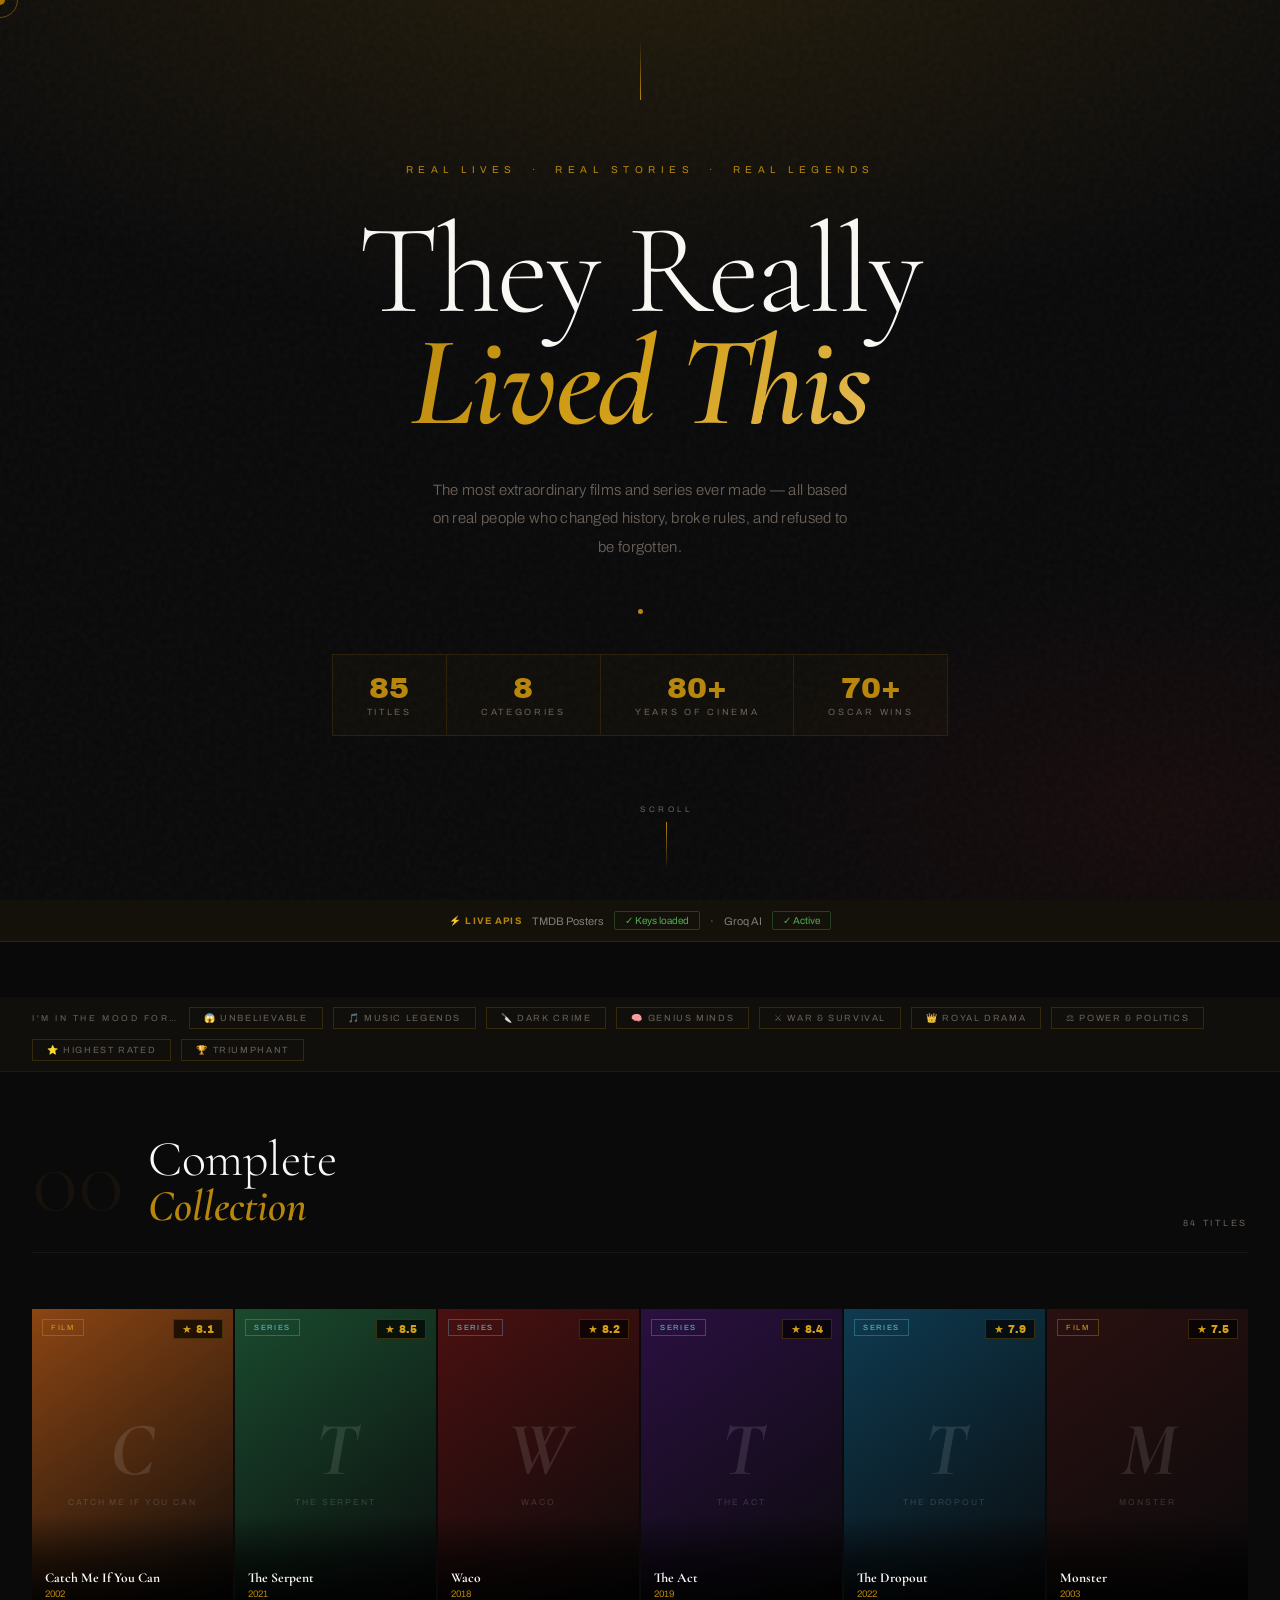
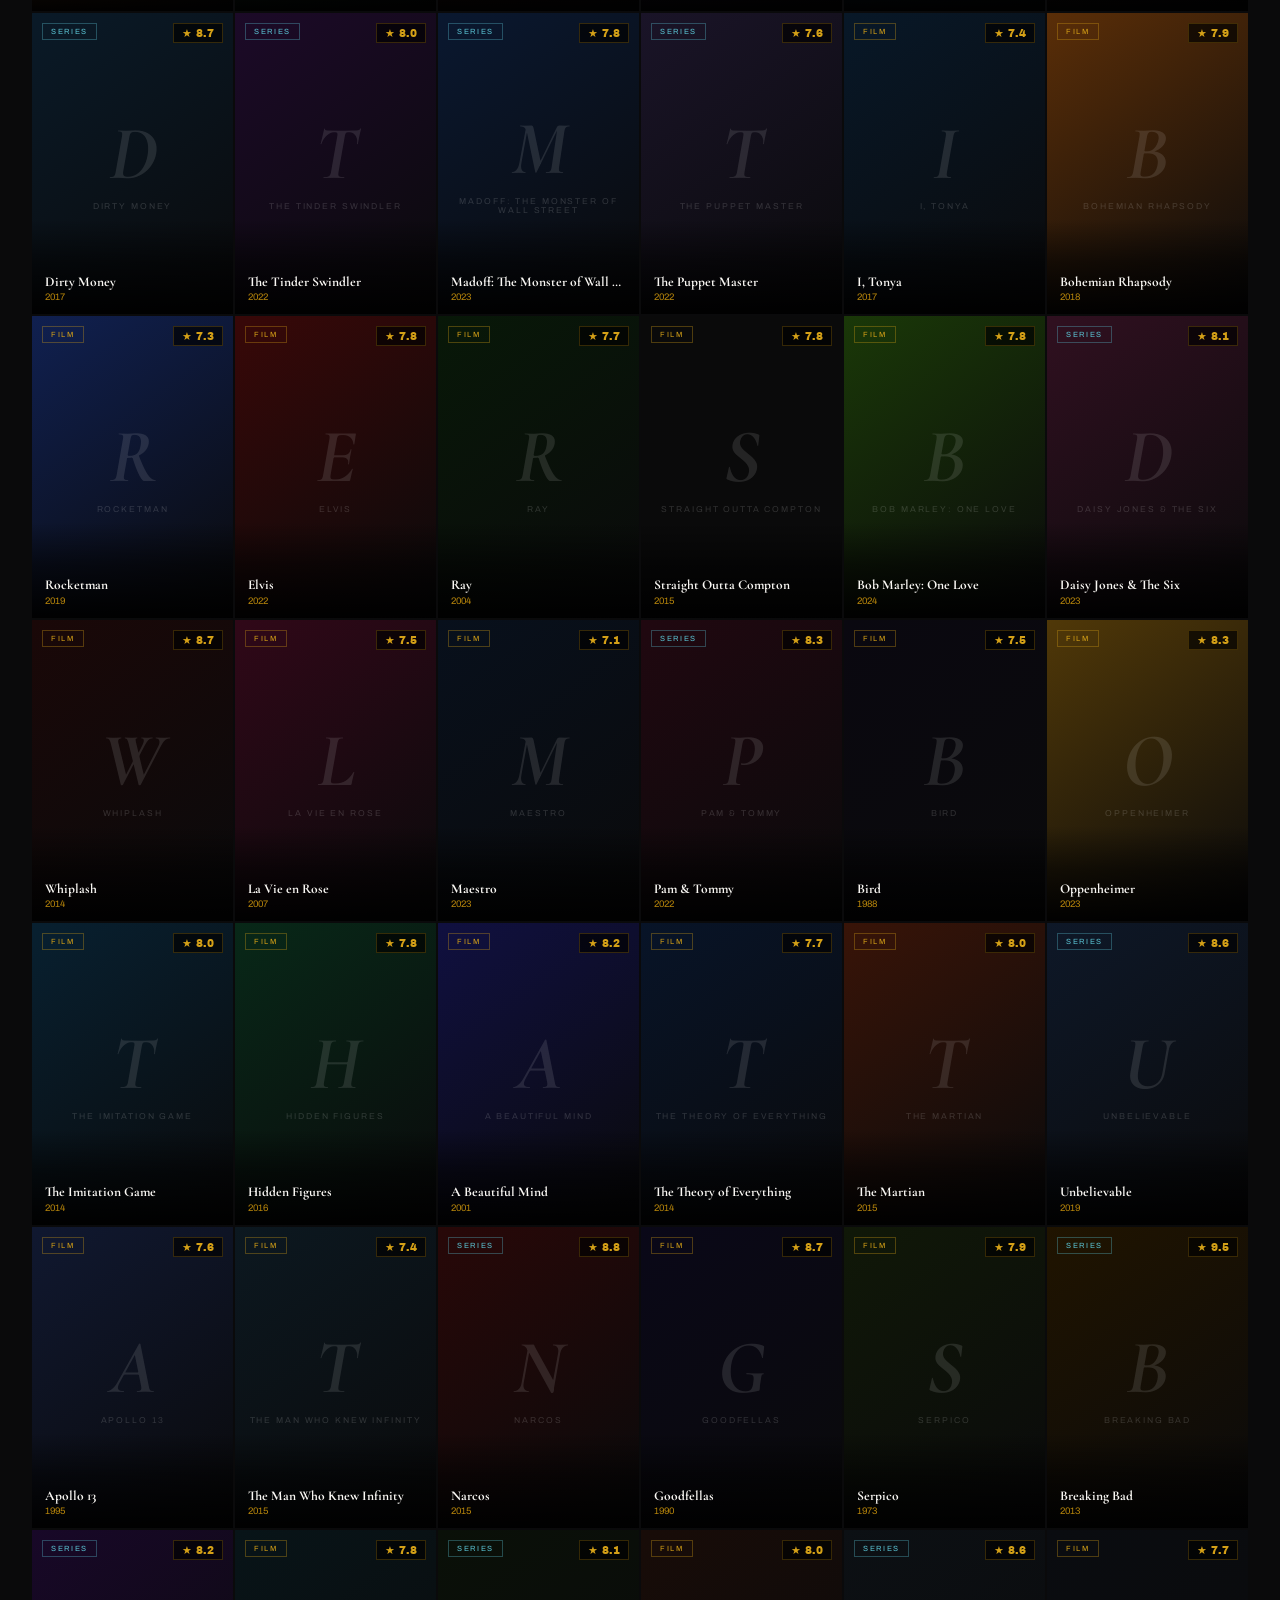
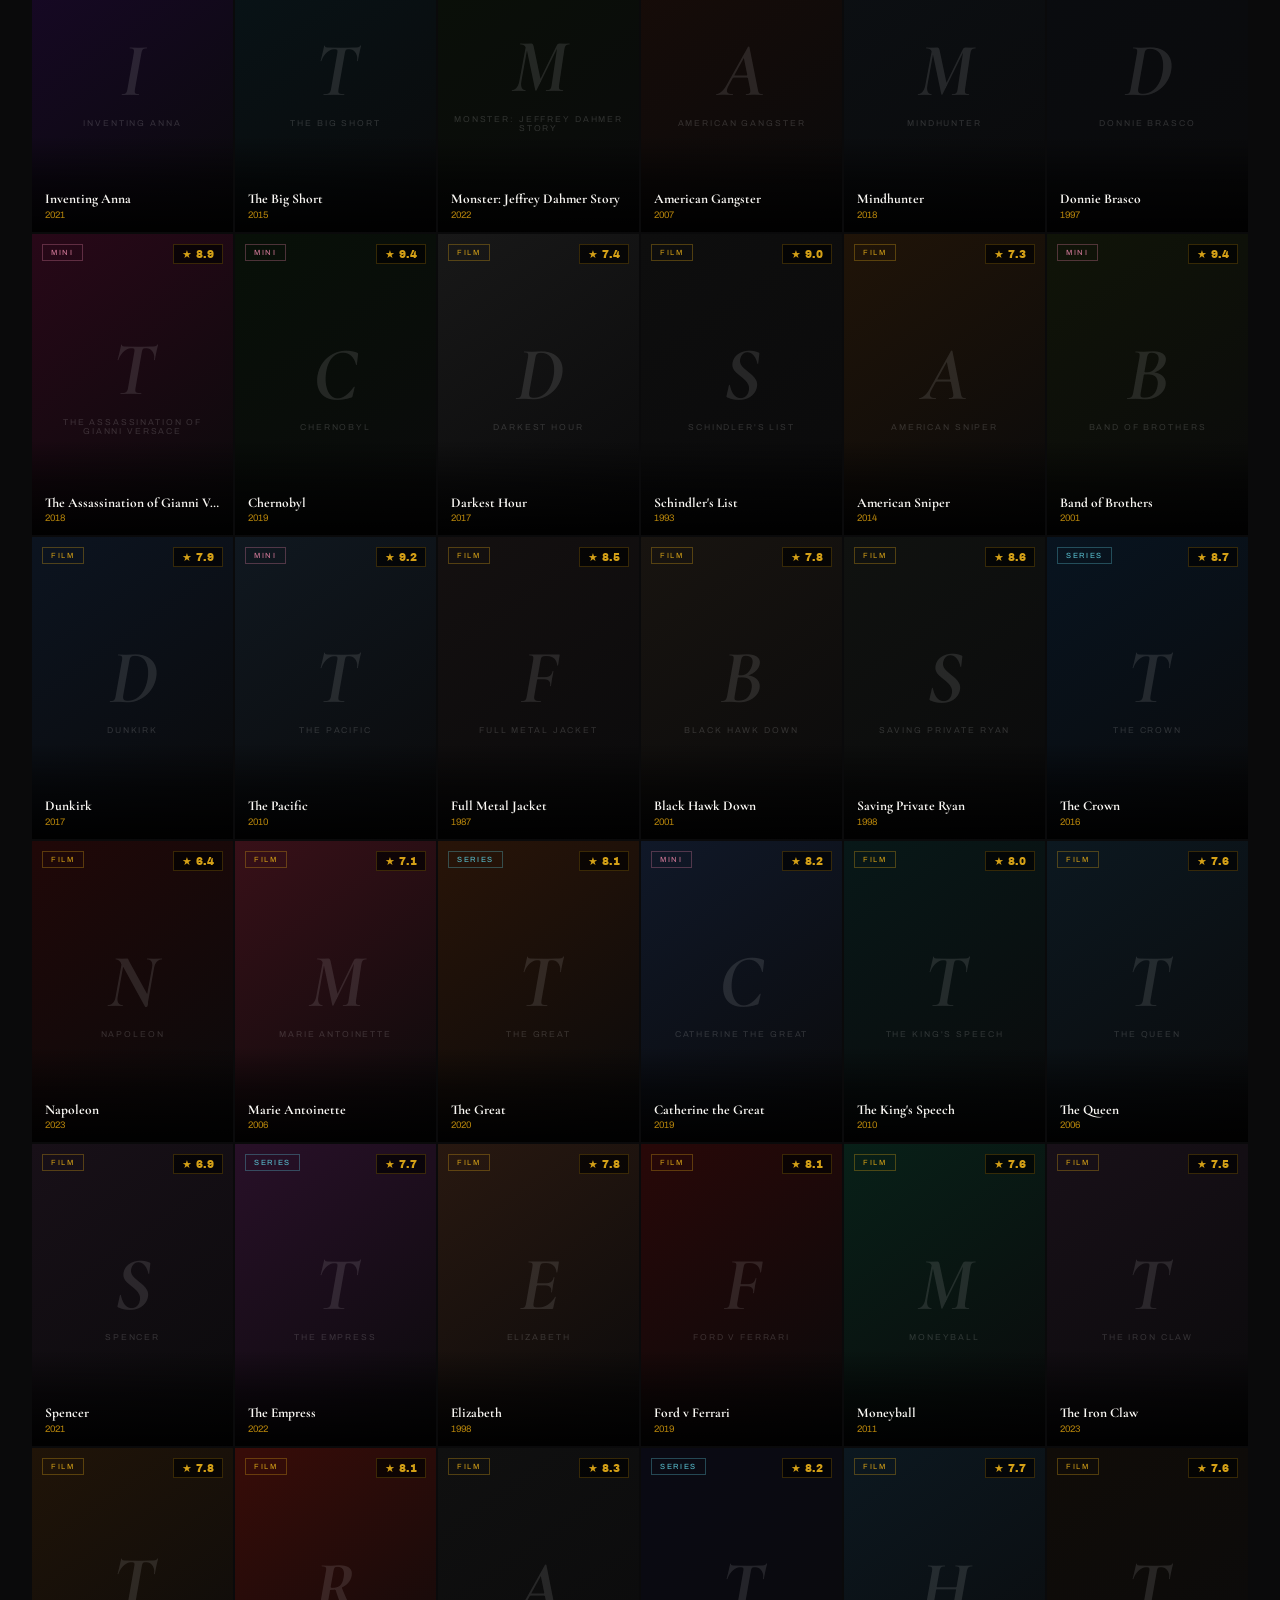
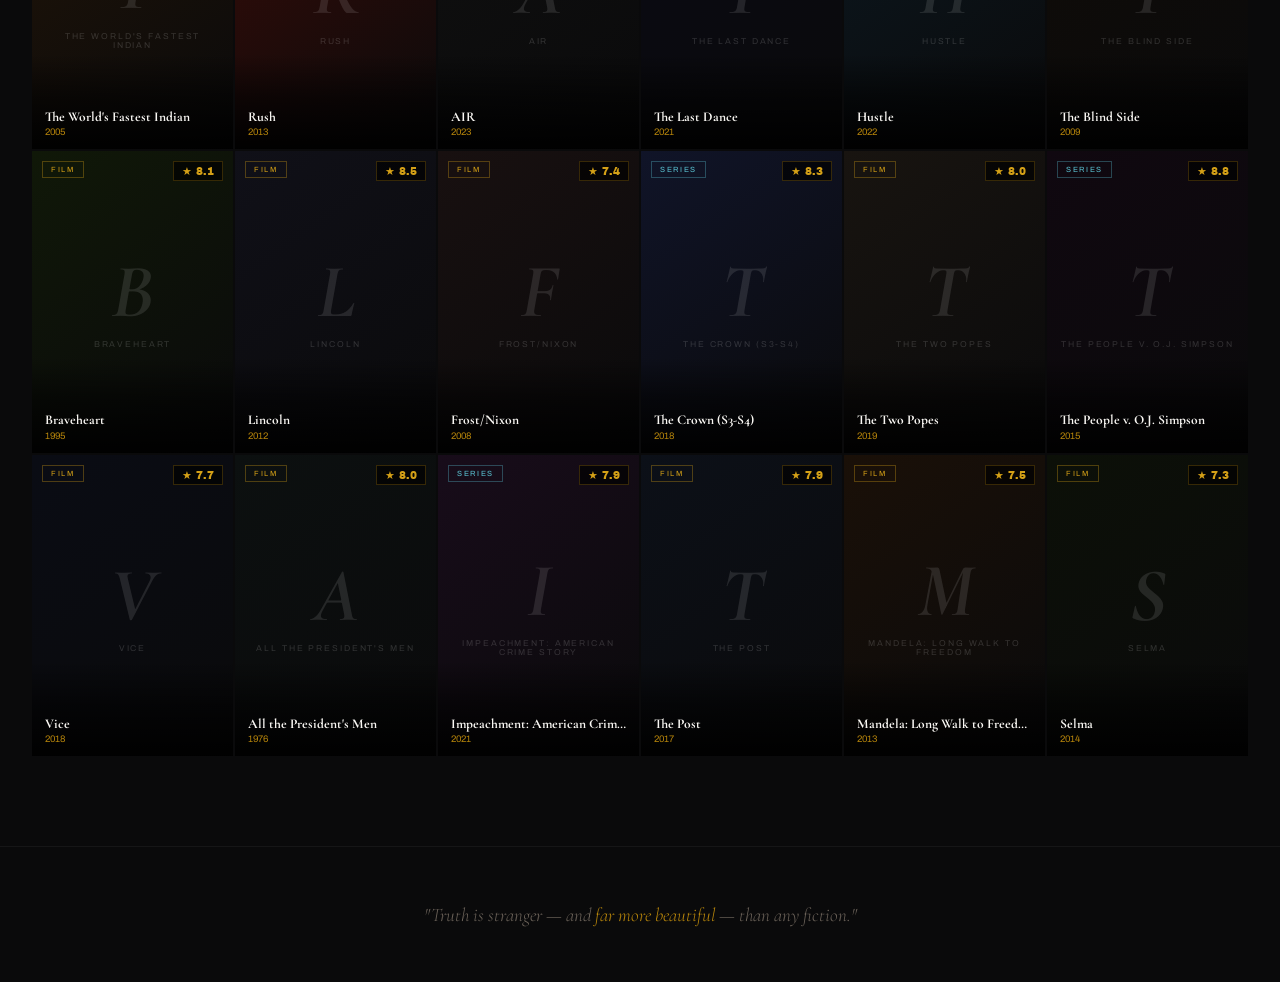
==== commit 50d3542c: "Enhance responsive cursor styling for REAL-STORIES" ====
--- a/index.html
+++ b/index.html
@@ -9,7 +9,8 @@
 *,*::before,*::after{margin:0;padding:0;box-sizing:border-box}
 :root{--ink:#0a0a0b;--gold:#b8860b;--gold2:#d4a017;--dim:#6b6259;--white:#faf8f4;--red:#8b1a1a}
 html{scroll-behavior:smooth}
-body{background:var(--ink);color:var(--white);font-family:'Archivo',sans-serif;overflow-x:hidden;cursor:none}
+body{background:var(--ink);color:var(--white);font-family:'Archivo',sans-serif;overflow-x:hidden}
+@media (hover: hover) and (pointer: fine) { body { cursor: none; } }
 #cursor{position:fixed;width:10px;height:10px;background:var(--gold);border-radius:50%;pointer-events:none;z-index:9999;transform:translate(-50%,-50%);transition:width .2s,height .2s;mix-blend-mode:difference}
 #cursor-ring{position:fixed;width:36px;height:36px;border:1px solid var(--gold);border-radius:50%;pointer-events:none;z-index:9998;transform:translate(-50%,-50%);transition:width .3s,height .3s,opacity .3s;opacity:.5}
 body::before{content:'';position:fixed;inset:0;background-image:url("data:image/svg+xml,%3Csvg viewBox='0 0 200 200' xmlns='http://www.w3.org/2000/svg'%3E%3Cfilter id='n'%3E%3CfeTurbulence type='fractalNoise' baseFrequency='0.85' numOctaves='4'/%3E%3C/filter%3E%3Crect width='100%25' height='100%25' filter='url(%23n)'/%3E%3C/svg%3E");opacity:.035;pointer-events:none;z-index:9000}
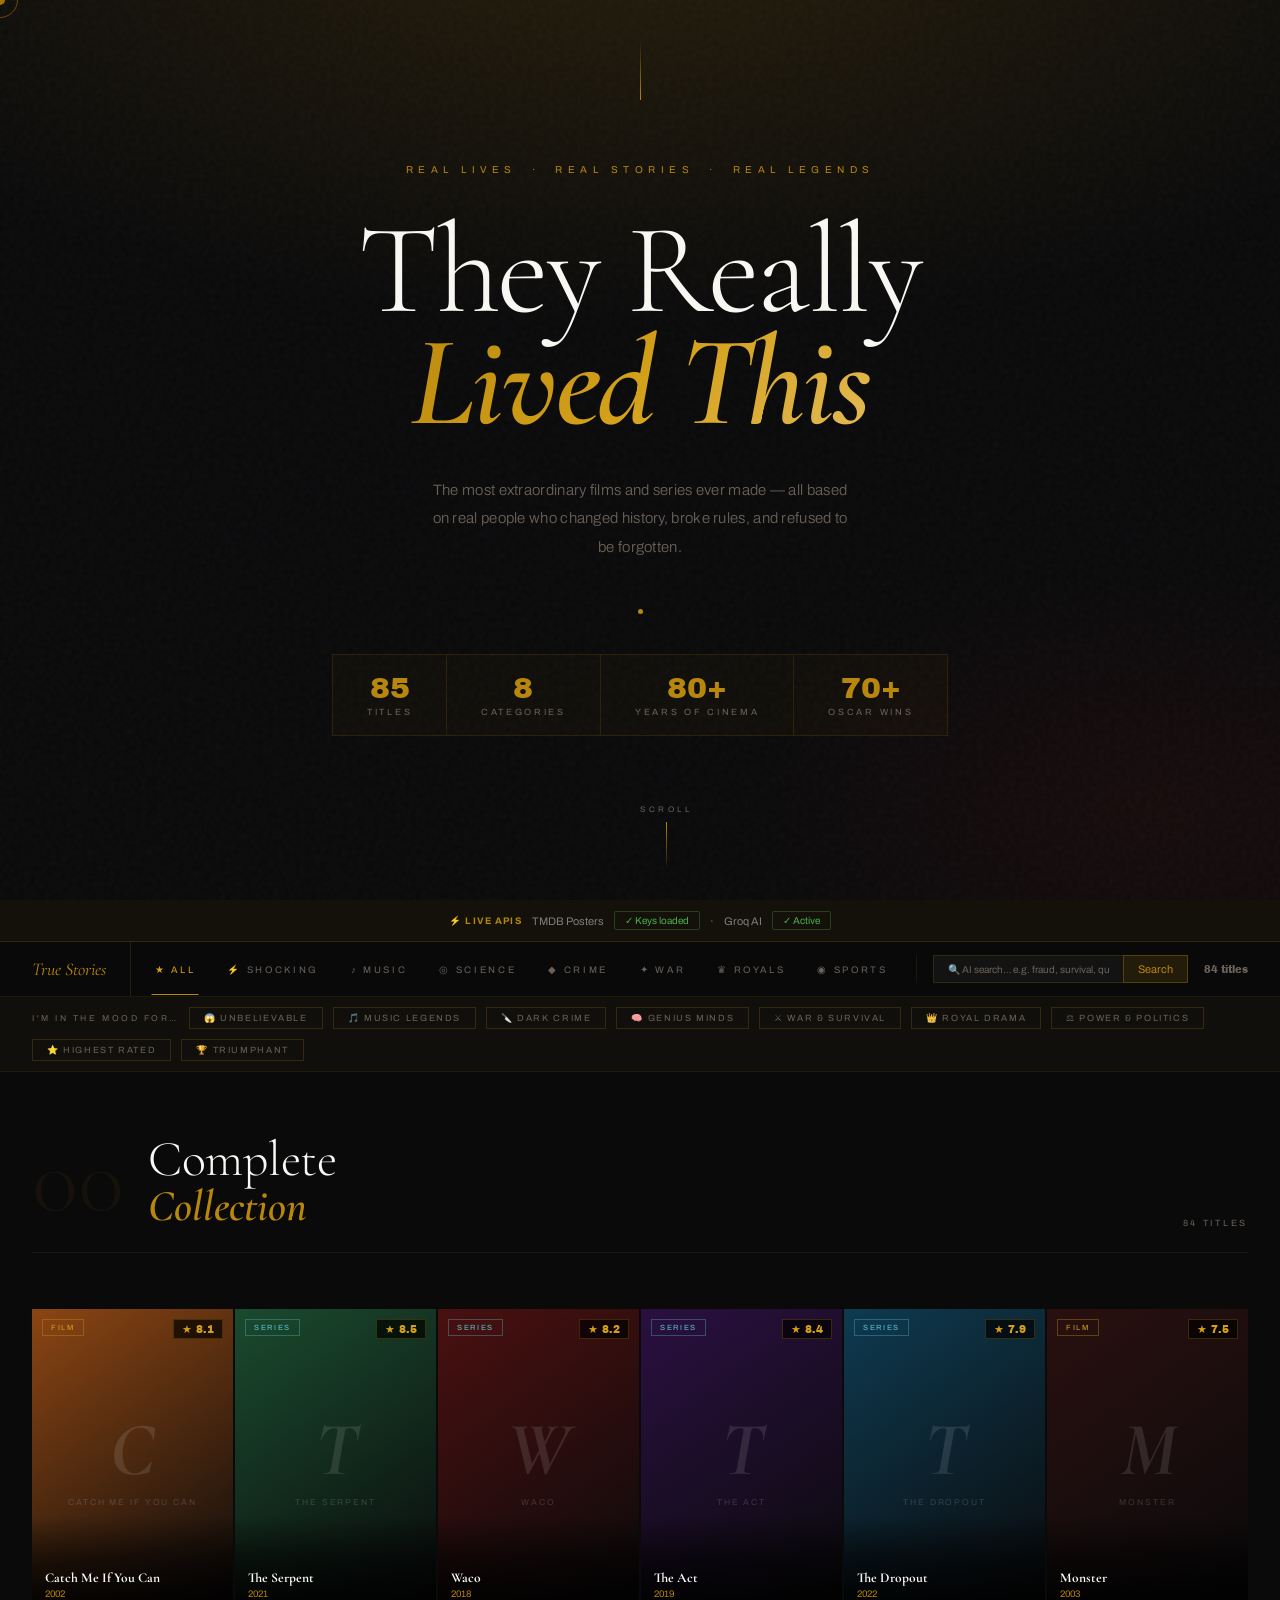
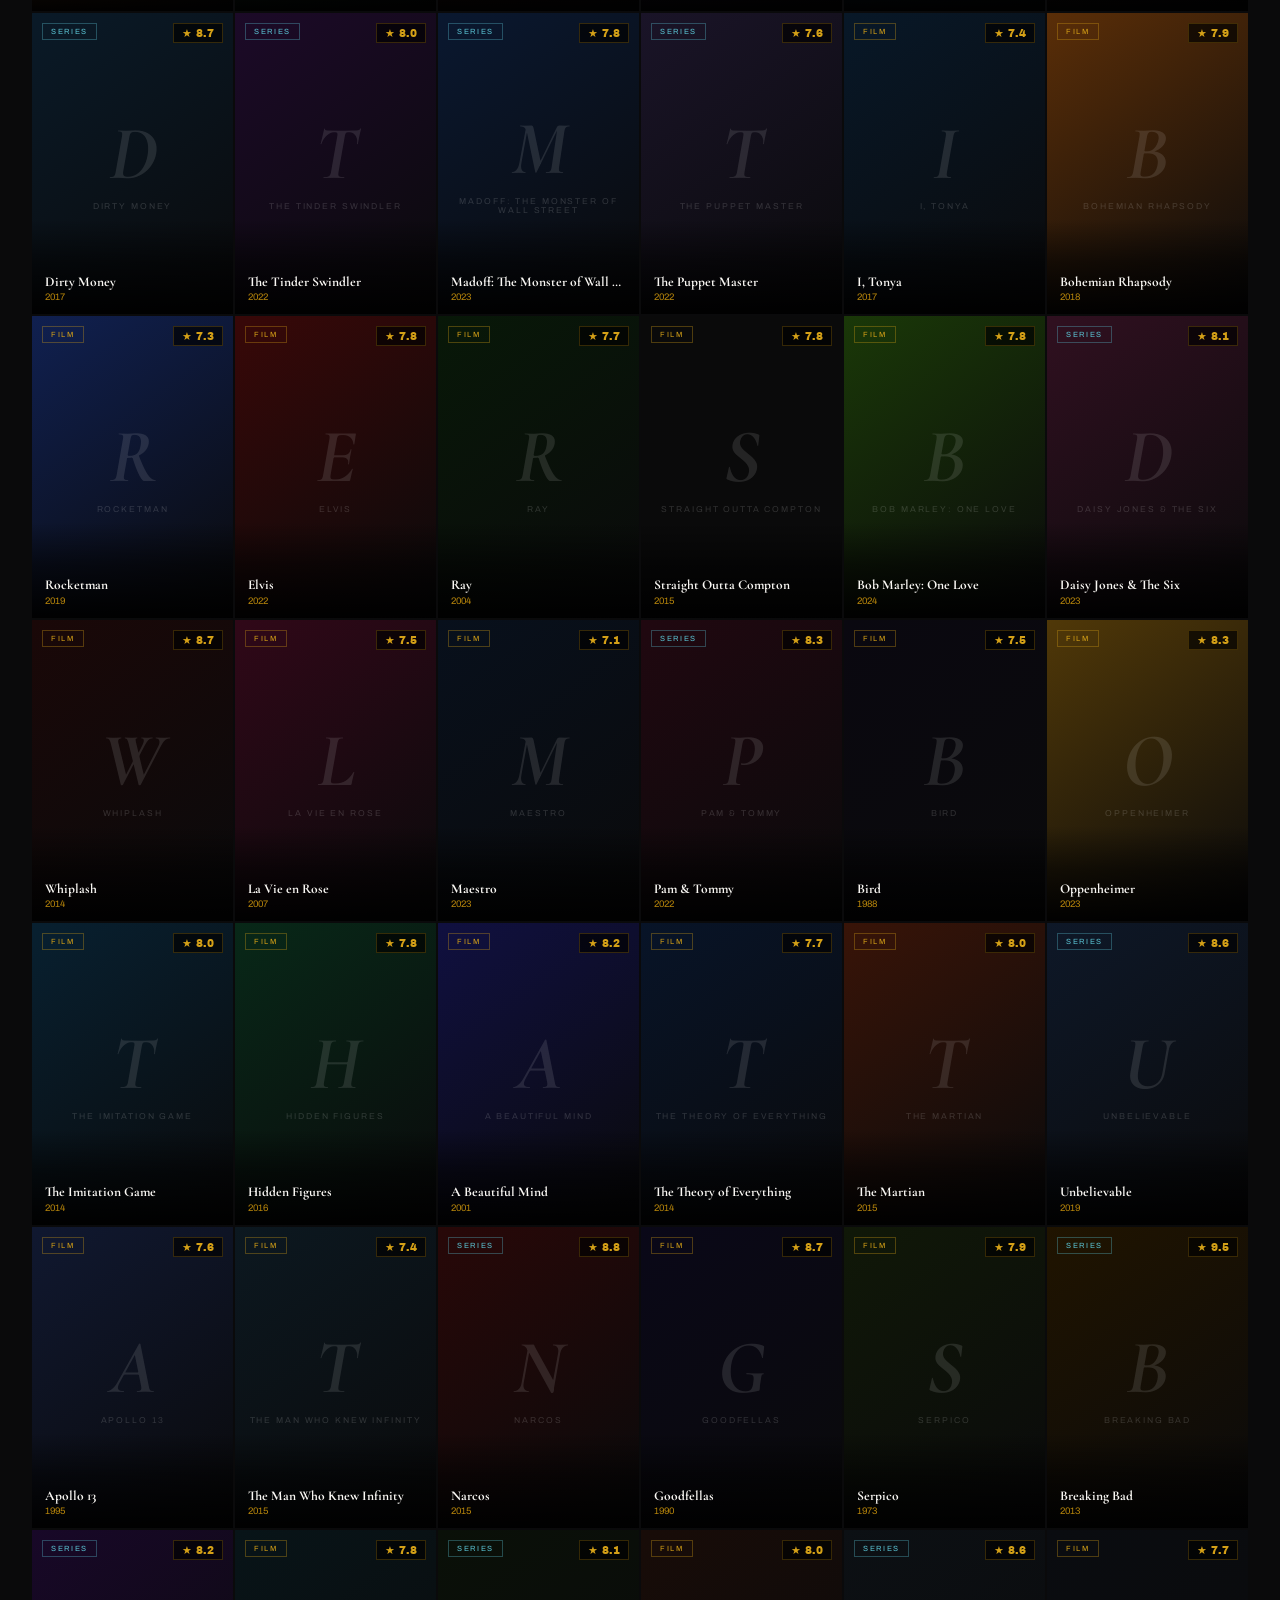
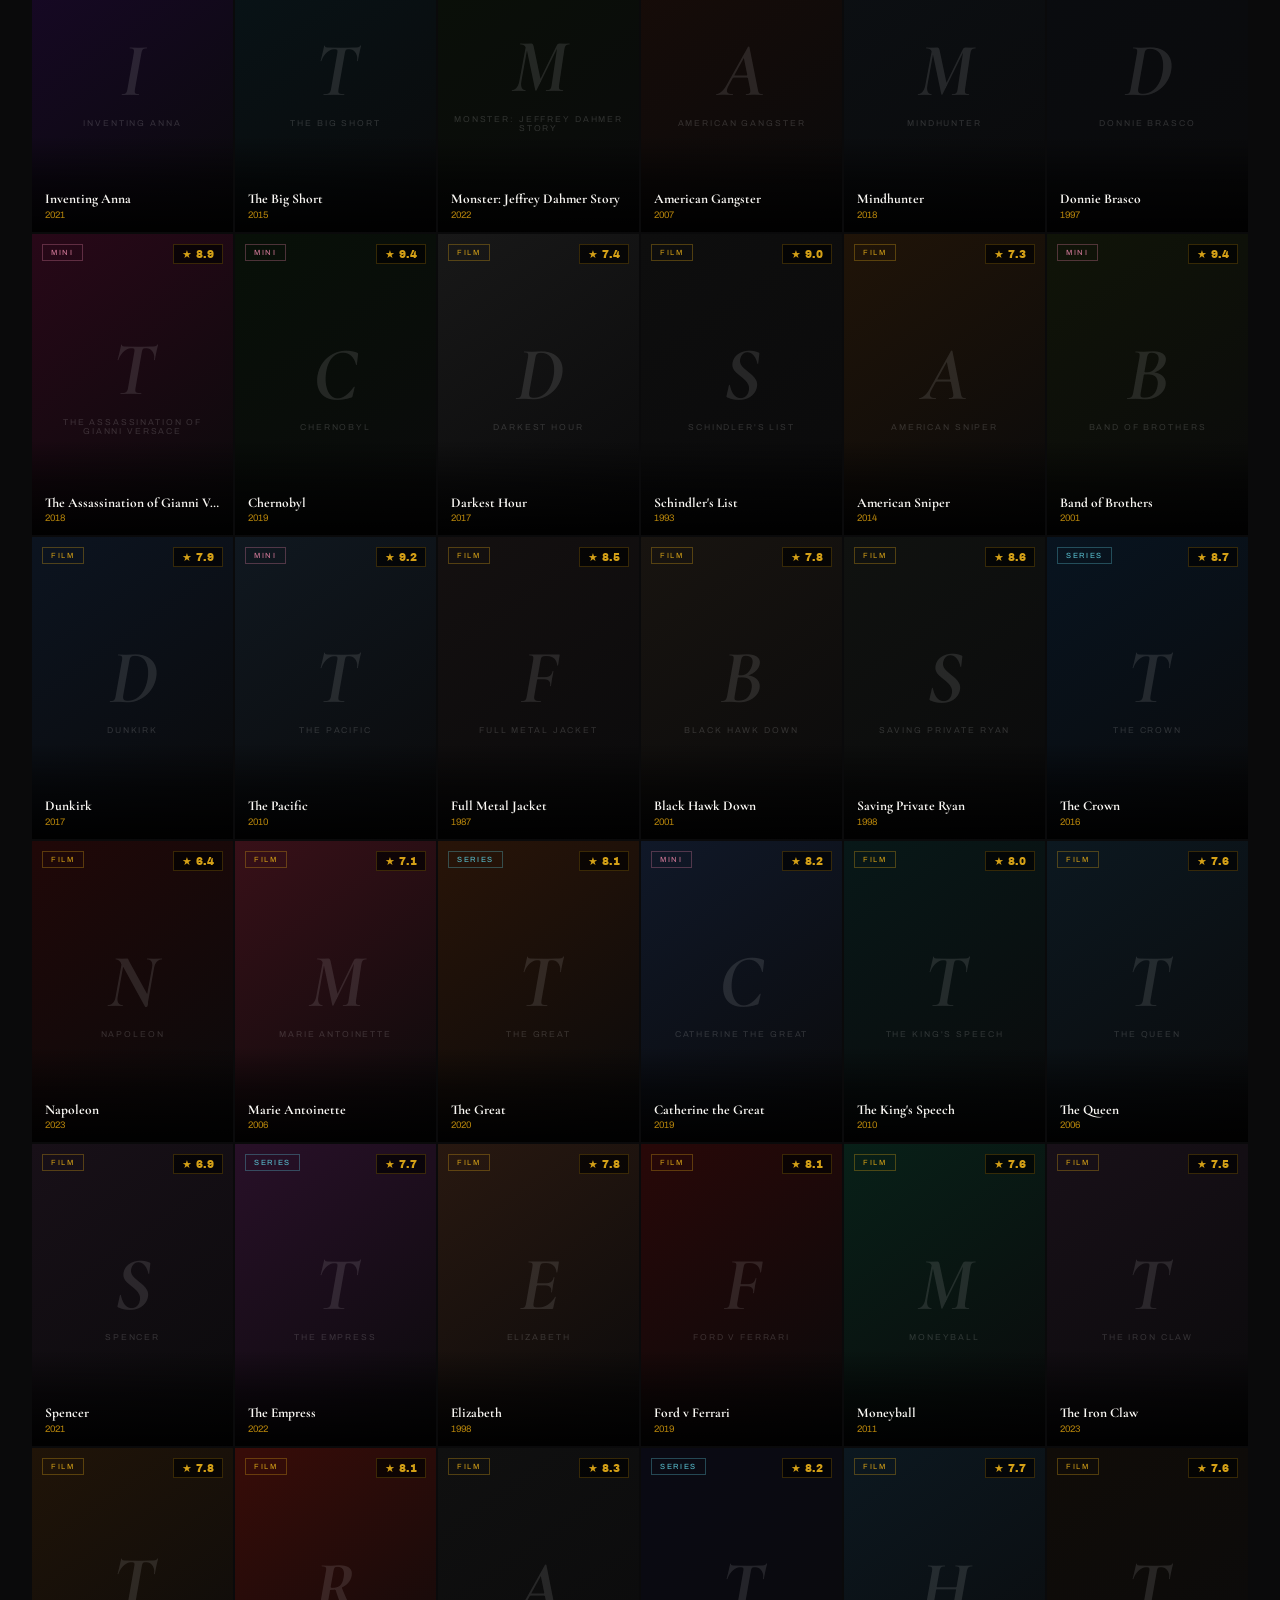
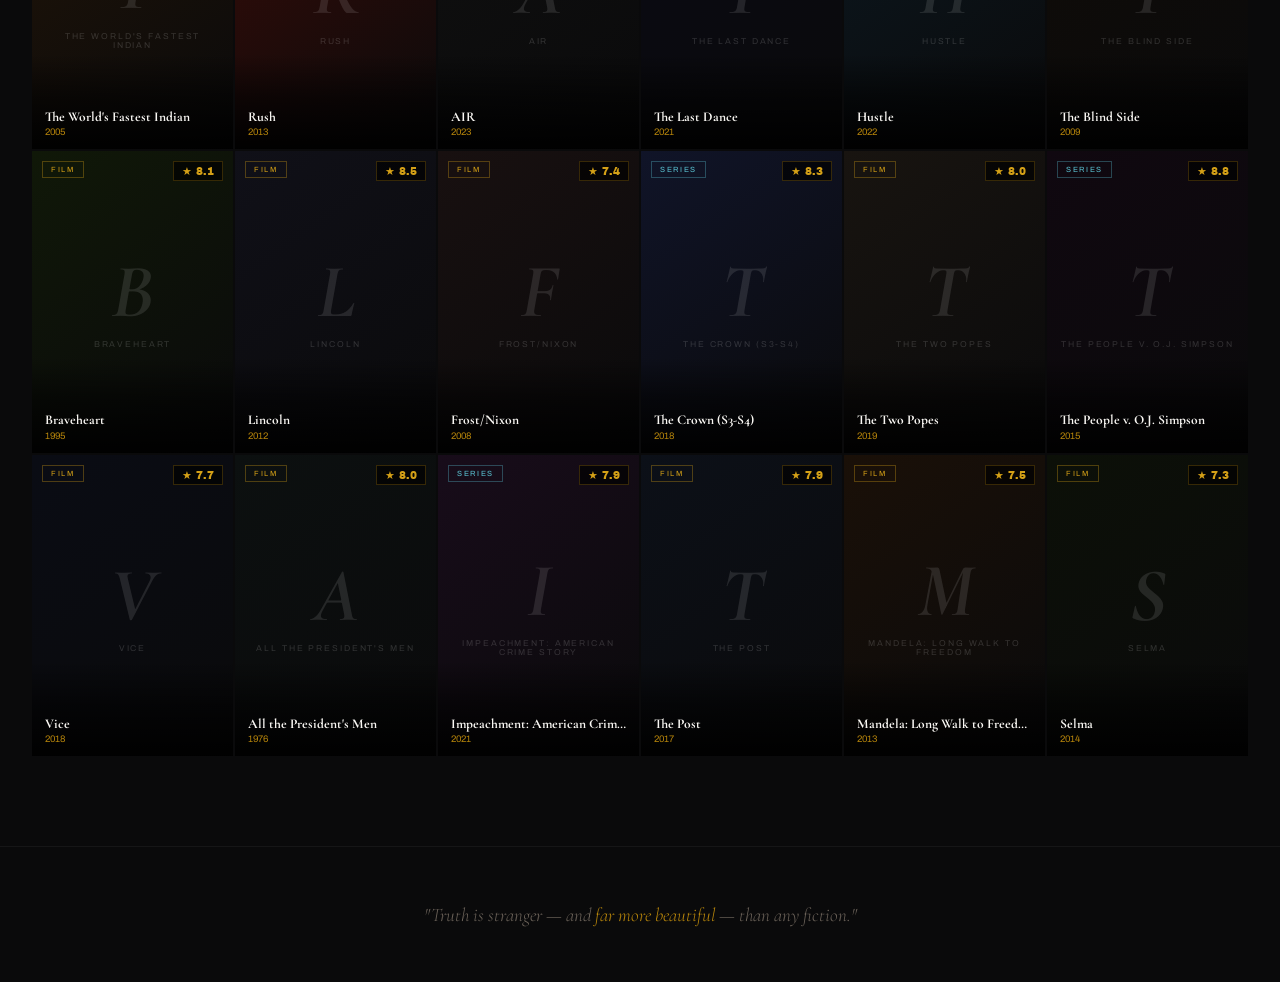
==== commit 851576c8: "security: sanitize embedded API keys and update documentation for index.html" ====
--- a/index.html
+++ b/index.html
@@ -347,11 +347,17 @@
 });}
 document.querySelectorAll('button,.tab').forEach(el=>cursorHover([el]));
 
-// ── API KEYS (HARDCODED) ──────────────────────────────────────────────────
-let TMDB_KEY='f45fbdd7b24f1341eb132d1d53f5bf98';
-let GROQ_KEY='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';
-
-function saveKeys(){/* keys are hardcoded */}
+// ── API KEYS (SECURE CONFIG) ──────────────────────────────────────────────
+let TMDB_KEY = localStorage.getItem('tmdb_key') || 'f45fbdd7b24f1341eb132d1d53f5bf98';
+let GROQ_KEY = localStorage.getItem('groq_key') || window.GROQ_KEY || '';
+
+function saveKeys() {
+  const input = prompt('Enter your Groq API Key (from https://console.groq.com):', GROQ_KEY);
+  if (input) {
+    GROQ_KEY = input.trim();
+    localStorage.setItem('groq_key', GROQ_KEY);
+  }
+}
 
 // Show mood bar always (keys are always set)
 function updateMoodBar(){
@@ -380,7 +386,8 @@
 
 // ── GROQ ──────────────────────────────────────────────────────────────────
 async function groq(messages,max_tokens=400,temperature=0.75){
-  if(!GROQ_KEY)throw new Error('No Groq API key');
+  if(!GROQ_KEY){ saveKeys(); }
+  if(!GROQ_KEY)throw new Error('Please set a Groq API key (console.groq.com) to use AI features.');
   const res=await fetch('https://api.groq.com/openai/v1/chat/completions',{
     method:'POST',
     headers:{'Content-Type':'application/json','Authorization':`Bearer ${GROQ_KEY}`},
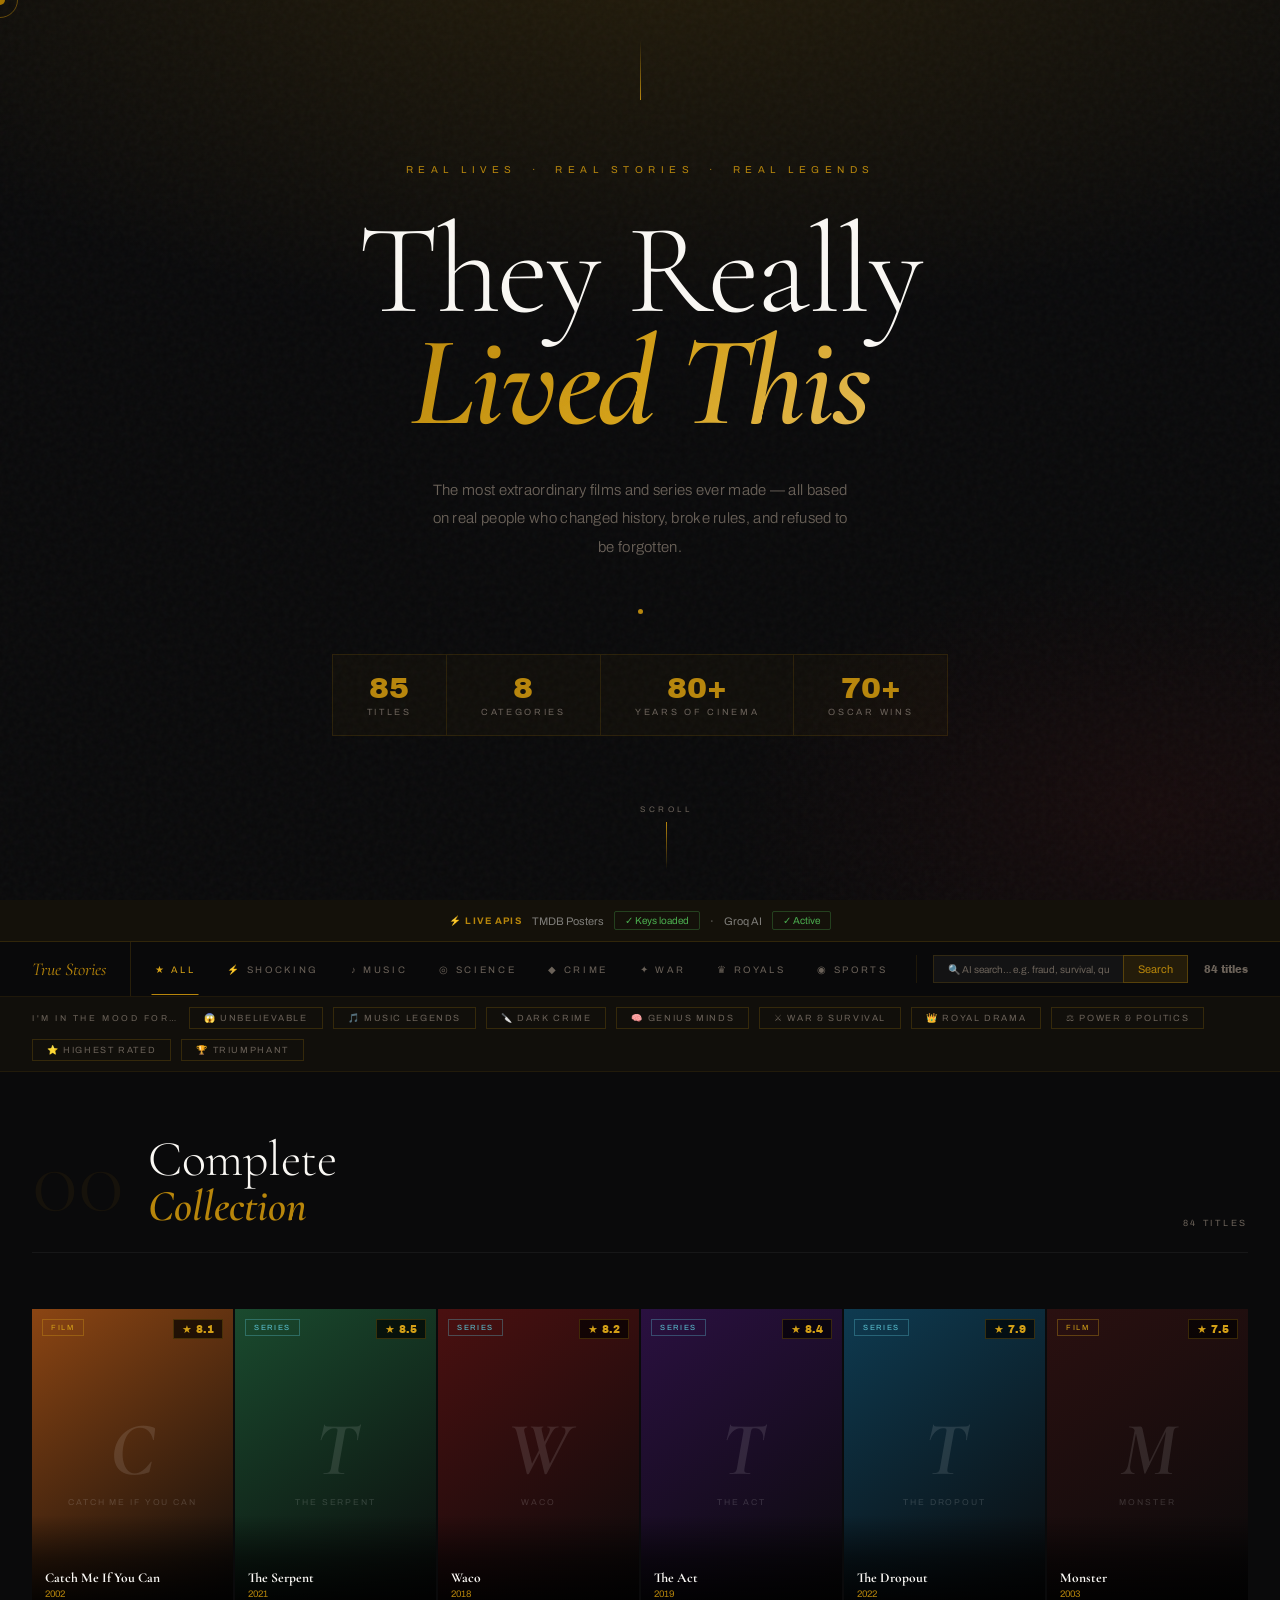
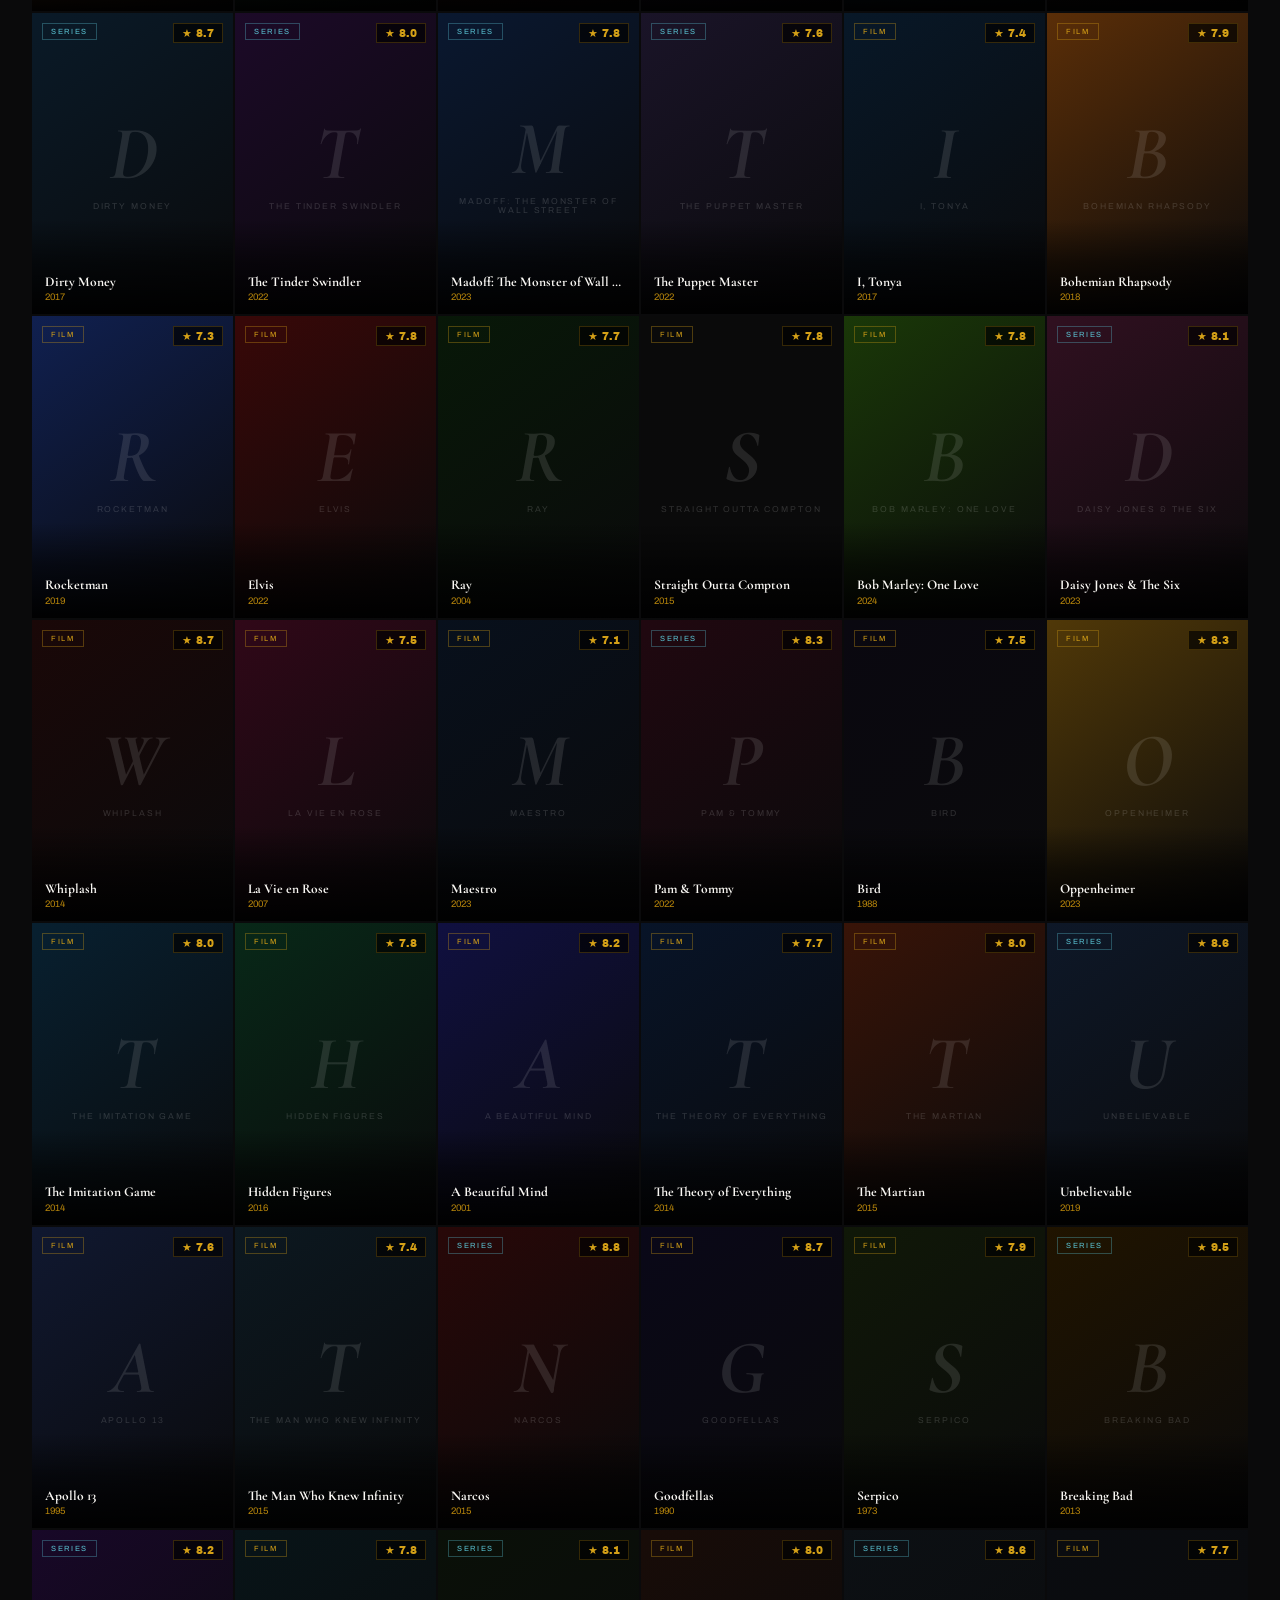
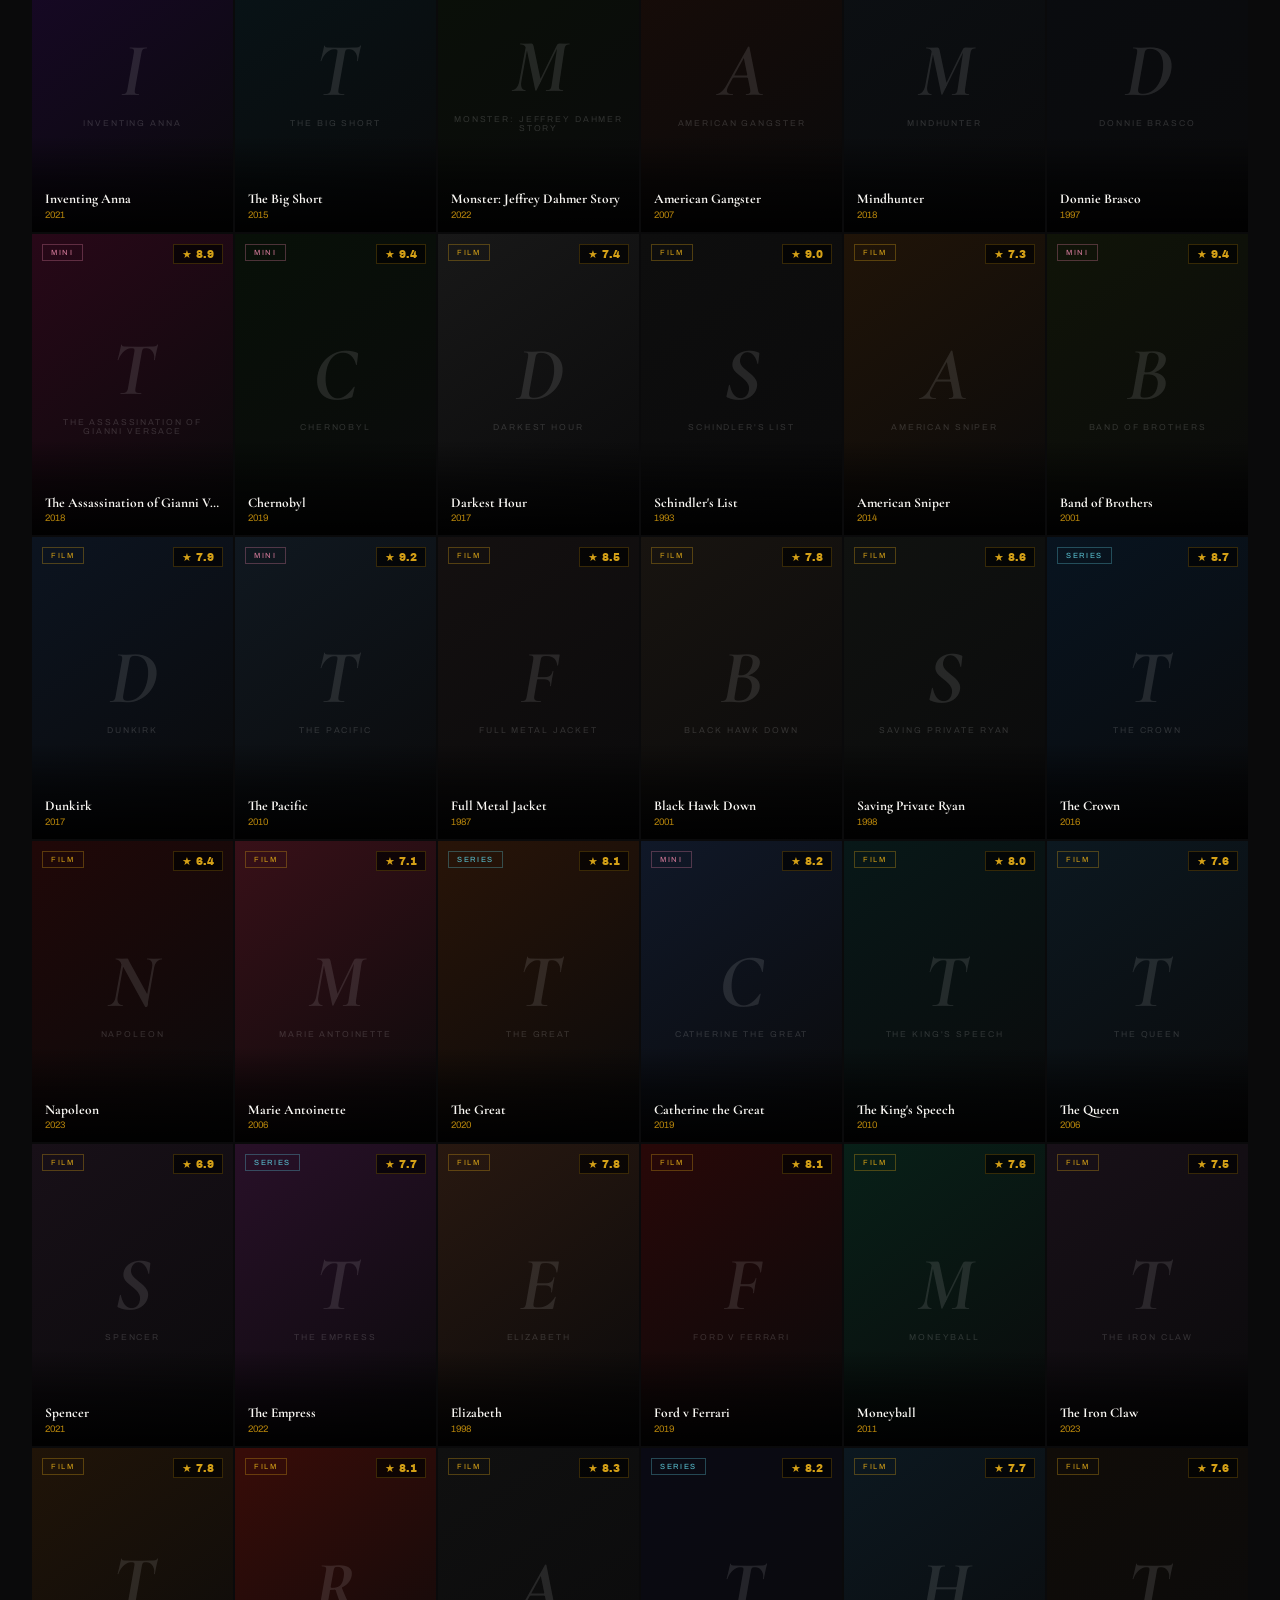
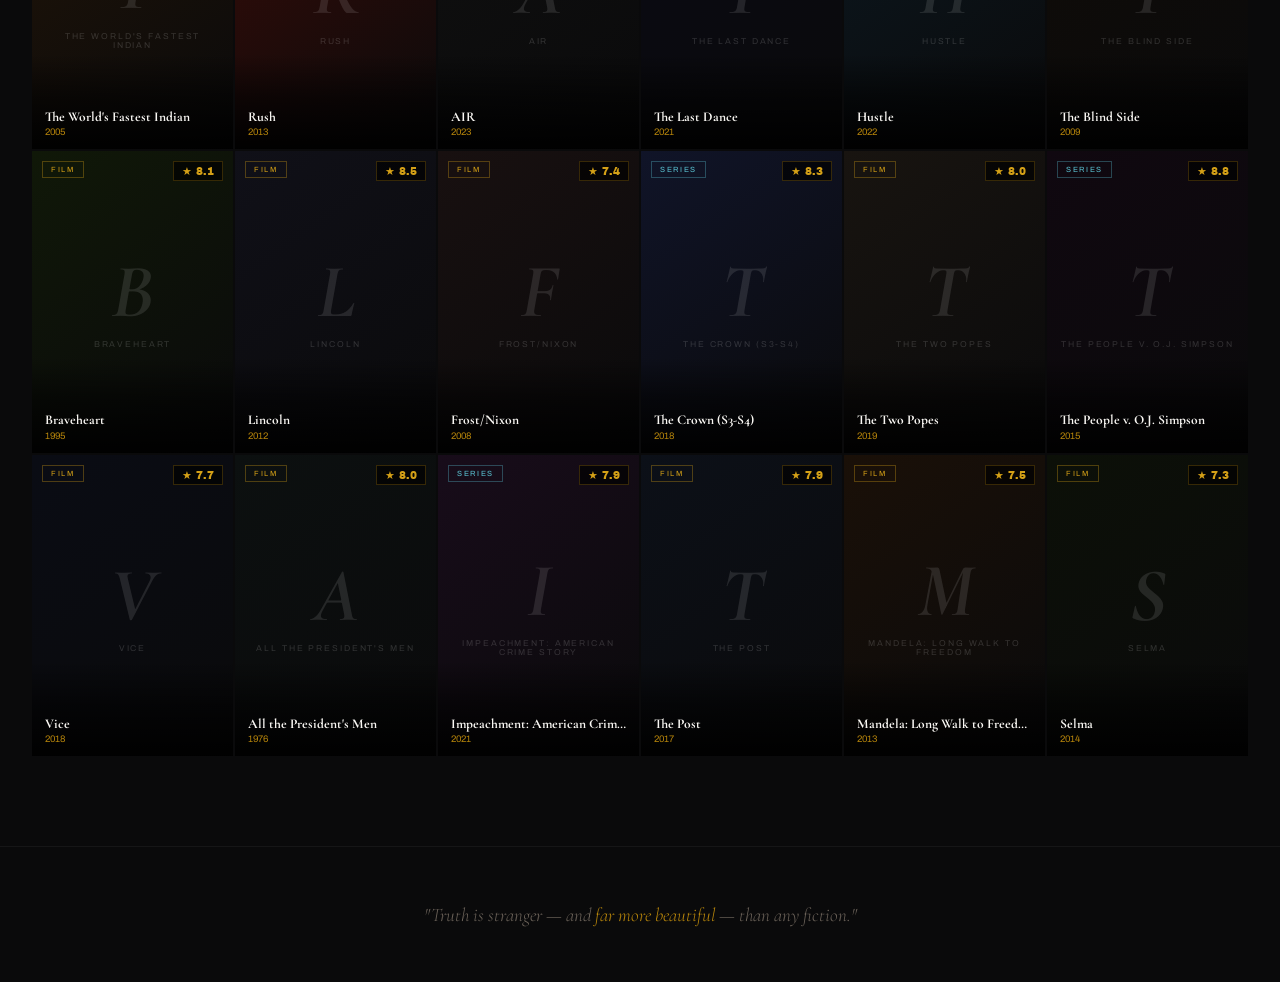
==== commit 0532543d: "refactor(architecture): extract modular css and js; configure linguist for JavaScript" ====
--- a/index.html
+++ b/index.html
@@ -5,209 +5,7 @@
 <meta name="viewport" content="width=device-width,initial-scale=1"/>
 <title>They Really Lived This</title>
 <link href="https://fonts.googleapis.com/css2?family=Cormorant+Garamond:ital,wght@0,300;0,600;0,700;1,300;1,600&family=Archivo+Black&family=Archivo:wght@300;400;500&display=swap" rel="stylesheet"/>
-<style>
-*,*::before,*::after{margin:0;padding:0;box-sizing:border-box}
-:root{--ink:#0a0a0b;--gold:#b8860b;--gold2:#d4a017;--dim:#6b6259;--white:#faf8f4;--red:#8b1a1a}
-html{scroll-behavior:smooth}
-body{background:var(--ink);color:var(--white);font-family:'Archivo',sans-serif;overflow-x:hidden}
-@media (hover: hover) and (pointer: fine) { body { cursor: none; } }
-#cursor{position:fixed;width:10px;height:10px;background:var(--gold);border-radius:50%;pointer-events:none;z-index:9999;transform:translate(-50%,-50%);transition:width .2s,height .2s;mix-blend-mode:difference}
-#cursor-ring{position:fixed;width:36px;height:36px;border:1px solid var(--gold);border-radius:50%;pointer-events:none;z-index:9998;transform:translate(-50%,-50%);transition:width .3s,height .3s,opacity .3s;opacity:.5}
-body::before{content:'';position:fixed;inset:0;background-image:url("data:image/svg+xml,%3Csvg viewBox='0 0 200 200' xmlns='http://www.w3.org/2000/svg'%3E%3Cfilter id='n'%3E%3CfeTurbulence type='fractalNoise' baseFrequency='0.85' numOctaves='4'/%3E%3C/filter%3E%3Crect width='100%25' height='100%25' filter='url(%23n)'/%3E%3C/svg%3E");opacity:.035;pointer-events:none;z-index:9000}
-
-/* HERO */
-#hero{min-height:100vh;display:flex;flex-direction:column;align-items:center;justify-content:center;position:relative;overflow:hidden;padding:80px 40px;background:radial-gradient(ellipse 120% 80% at 50% -10%,rgba(184,134,11,.16) 0%,transparent 58%),radial-gradient(ellipse 60% 50% at 90% 90%,rgba(139,26,26,.10) 0%,transparent 55%),var(--ink)}
-.hero-top-line{position:absolute;top:40px;left:50%;transform:translateX(-50%);width:1px;height:60px;background:linear-gradient(to bottom,transparent,var(--gold));animation:fadeIn .8s .3s both}
-.hero-label{font-size:10px;letter-spacing:.55em;color:var(--gold);text-transform:uppercase;margin-bottom:40px;animation:up .7s .5s both}
-h1{font-family:'Cormorant Garamond',serif;font-weight:300;font-size:clamp(58px,10.5vw,128px);line-height:.88;letter-spacing:-.02em;text-align:center;animation:up .9s .6s both}
-h1 .l1{display:block;color:var(--white)}
-h1 .l2{display:block;font-style:italic;font-weight:600;background:linear-gradient(135deg,var(--gold) 0%,var(--gold2) 50%,#e8c060 100%);-webkit-background-clip:text;-webkit-text-fill-color:transparent;background-clip:text}
-.hero-p{font-weight:300;font-size:15px;color:var(--dim);margin:36px auto 0;max-width:420px;line-height:1.9;text-align:center;letter-spacing:.02em;animation:up .7s .9s both}
-.hero-ornament{display:flex;align-items:center;gap:20px;margin-top:48px;animation:up .7s 1.1s both;width:280px}
-.orn-line{flex:1;height:1px}.orn-line.l{background:linear-gradient(90deg,transparent,var(--gold)44)}.orn-line.r{background:linear-gradient(90deg,var(--gold)44,transparent)}
-.orn-dot{width:5px;height:5px;background:var(--gold);border-radius:50%}
-.stats{display:flex;margin-top:40px;animation:up .7s 1.25s both}
-.stat{padding:18px 34px;text-align:center;border:1px solid rgba(184,134,11,.15);border-right:none;background:rgba(184,134,11,.04)}
-.stat:last-child{border-right:1px solid rgba(184,134,11,.15)}
-.stat-n{font-family:'Archivo Black',sans-serif;font-size:30px;color:var(--gold);line-height:1}
-.stat-l{font-size:9px;letter-spacing:.3em;color:var(--dim);text-transform:uppercase;margin-top:4px}
-.scroll-hint{position:absolute;bottom:30px;left:50%;transform:translateX(-50%);display:flex;flex-direction:column;align-items:center;gap:8px;animation:up .6s 1.5s both}
-.scroll-hint span{font-size:8px;letter-spacing:.45em;color:var(--dim);text-transform:uppercase}
-.scroll-line{width:1px;height:48px;background:linear-gradient(to bottom,var(--gold),transparent);animation:pulse 2.5s ease-in-out infinite}
-
-/* API BANNER */
-#api-banner{background:rgba(184,134,11,.06);border-bottom:1px solid rgba(184,134,11,.18);padding:11px 24px;display:flex;align-items:center;justify-content:center;gap:10px;flex-wrap:wrap;font-size:11px;color:var(--dim);transition:background .4s}
-#api-banner strong{color:var(--gold);font-size:9.5px;letter-spacing:.12em;text-transform:uppercase}
-#api-banner input{background:rgba(0,0,0,.5);border:1px solid rgba(184,134,11,.22);color:var(--white);padding:6px 12px;font-size:11px;font-family:'Archivo',sans-serif;width:200px;outline:none;transition:border-color .2s}
-#api-banner input:focus{border-color:rgba(184,134,11,.6)}
-#api-banner button{background:rgba(184,134,11,.18);border:1px solid rgba(184,134,11,.4);color:var(--gold);padding:6px 16px;font-size:9px;letter-spacing:.25em;text-transform:uppercase;cursor:pointer;font-family:'Archivo',sans-serif;transition:background .2s}
-#api-banner button:hover{background:rgba(184,134,11,.32)}
-#api-banner a{color:var(--gold);text-decoration:none;opacity:.75;font-size:10px}
-.banner-status{font-size:10px;padding:3px 10px;border-radius:2px;transition:all .3s}
-.banner-status.ok{color:#4caf50;border:1px solid rgba(76,175,80,.3)}
-.banner-status.err{color:#e57373;border:1px solid rgba(229,115,115,.3)}
-
-/* NAV */
-#nav{position:sticky;top:0;z-index:200;background:rgba(10,10,11,.93);backdrop-filter:blur(24px);border-bottom:1px solid rgba(184,134,11,.12)}
-.nav-in{max-width:1500px;margin:0 auto;display:flex;align-items:center;padding:0 32px;gap:0}
-.nav-brand{font-family:'Cormorant Garamond',serif;font-style:italic;font-size:18px;color:var(--gold);white-space:nowrap;padding:16px 24px 16px 0;border-right:1px solid rgba(184,134,11,.18)}
-.tabs-scroll{display:flex;overflow-x:auto;scrollbar-width:none;flex:1;margin-left:8px}
-.tabs-scroll::-webkit-scrollbar{display:none}
-.tab{font-size:9.5px;letter-spacing:.28em;text-transform:uppercase;color:var(--dim);background:none;border:none;padding:20px 16px;cursor:none;white-space:nowrap;position:relative;transition:color .25s;font-family:'Archivo',sans-serif}
-.tab::after{content:'';position:absolute;bottom:0;left:50%;transform:translateX(-50%);width:0;height:1px;background:var(--gold);transition:width .3s}
-.tab:hover,.tab.active{color:var(--gold2)}
-.tab:hover::after,.tab.active::after{width:65%}
-/* SEARCH in nav */
-.nav-search{display:flex;align-items:center;gap:0;margin-left:auto;padding-left:16px;border-left:1px solid rgba(184,134,11,.13)}
-#searchInput{background:rgba(255,255,255,.04);border:1px solid rgba(184,134,11,.18);border-right:none;color:var(--white);padding:7px 14px;font-size:11px;font-family:'Archivo',sans-serif;width:190px;outline:none;transition:border-color .2s,width .3s}
-#searchInput:focus{border-color:rgba(184,134,11,.5);width:240px}
-#searchInput::placeholder{color:var(--dim);font-size:10px}
-#searchBtn{background:rgba(184,134,11,.15);border:1px solid rgba(184,134,11,.35);color:var(--gold);padding:7px 14px;font-size:11px;cursor:pointer;font-family:'Archivo',sans-serif;transition:background .2s;white-space:nowrap}
-#searchBtn:hover{background:rgba(184,134,11,.28)}
-.nav-count{font-size:10px;color:var(--dim);white-space:nowrap;padding-left:16px;font-family:'Archivo Black',sans-serif}
-
-/* AI SEARCH BANNER */
-#aiSearchResult{display:none;background:linear-gradient(135deg,rgba(184,134,11,.06),rgba(184,134,11,.02));border-bottom:1px solid rgba(184,134,11,.15);padding:14px 32px;max-width:100%}
-#aiSearchResult.show{display:block}
-.asr-label{font-size:8px;letter-spacing:.35em;text-transform:uppercase;color:var(--gold);margin-bottom:6px}
-#aiSearchText{font-size:13px;color:rgba(255,255,255,.72);line-height:1.8;max-width:900px}
-.asr-matches{display:flex;gap:8px;flex-wrap:wrap;margin-top:10px}
-.asr-match{font-size:9px;letter-spacing:.15em;text-transform:uppercase;padding:4px 12px;border:1px solid rgba(184,134,11,.3);color:var(--gold2);cursor:pointer;transition:background .2s}
-.asr-match:hover{background:rgba(184,134,11,.12)}
-
-/* MOOD PICKER */
-#moodBar{background:rgba(184,134,11,.04);border-bottom:1px solid rgba(184,134,11,.1);padding:10px 32px;display:flex;align-items:center;gap:10px;flex-wrap:wrap;overflow:hidden;max-height:0;transition:max-height .4s ease,padding .4s ease;padding-top:0;padding-bottom:0}
-#moodBar.open{max-height:120px;padding:10px 32px}
-.mood-label{font-size:8.5px;letter-spacing:.3em;text-transform:uppercase;color:var(--dim);white-space:nowrap}
-.mood-btn{font-size:9px;letter-spacing:.18em;text-transform:uppercase;padding:5px 14px;border:1px solid rgba(184,134,11,.22);color:var(--dim);background:none;cursor:pointer;font-family:'Archivo',sans-serif;transition:all .2s;white-space:nowrap}
-.mood-btn:hover,.mood-btn.active{border-color:var(--gold2);color:var(--gold2);background:rgba(184,134,11,.1)}
-
-/* SECTION */
-.wrap{max-width:1500px;margin:0 auto;padding:60px 32px 90px}
-.sec-head{display:grid;grid-template-columns:auto 1fr auto;align-items:end;gap:24px;margin-bottom:56px;padding-bottom:24px;border-bottom:1px solid rgba(255,255,255,.055)}
-.sec-idx{font-family:'Cormorant Garamond',serif;font-size:96px;font-weight:300;color:rgba(184,134,11,.07);line-height:1;user-select:none}
-.sec-m{font-family:'Cormorant Garamond',serif;font-weight:300;font-size:clamp(26px,4vw,50px);line-height:1;letter-spacing:-.01em}
-.sec-i{font-family:'Cormorant Garamond',serif;font-style:italic;font-weight:600;font-size:clamp(22px,3.5vw,44px);color:var(--gold);line-height:1}
-.sec-count{font-size:9px;letter-spacing:.3em;color:var(--dim);text-transform:uppercase;text-align:right}
-/* mood result title */
-.mood-result-label{font-size:10px;letter-spacing:.3em;text-transform:uppercase;color:var(--gold);margin-bottom:20px;display:none}
-.mood-result-label.show{display:block}
-
-/* GRID */
-.grid{display:grid;grid-template-columns:repeat(auto-fill,minmax(200px,1fr));gap:2px}
-
-/* CARD */
-.card{position:relative;overflow:hidden;aspect-ratio:2/3;cursor:none;background:var(--ink)}
-.card-img{position:absolute;inset:0;width:100%;height:100%;object-fit:cover;display:block;transition:transform .7s cubic-bezier(.16,1,.3,1),filter .5s,opacity .5s;filter:brightness(.88) saturate(.9);opacity:0}
-.card-img.loaded{opacity:1}
-.card:hover .card-img{transform:scale(1.09);filter:brightness(1) saturate(1.05)}
-.card-fb{position:absolute;inset:0;display:flex;flex-direction:column;align-items:center;justify-content:center;gap:10px;transition:opacity .5s}
-.card-fb.hidden{opacity:0;pointer-events:none}
-.card-fb-letter{font-family:'Cormorant Garamond',serif;font-size:76px;font-weight:700;font-style:italic;color:rgba(255,255,255,.11);line-height:1}
-.card-fb-name{font-size:8.5px;letter-spacing:.22em;text-transform:uppercase;color:rgba(255,255,255,.16);text-align:center;padding:0 14px}
-.card-strip{position:absolute;bottom:0;left:0;right:0;padding:55px 13px 12px;background:linear-gradient(to top,rgba(0,0,0,.96) 0%,rgba(0,0,0,.55) 55%,transparent 100%);transition:opacity .3s}
-.card:hover .card-strip{opacity:0}
-.card-strip-title{font-family:'Cormorant Garamond',serif;font-weight:700;font-size:13.5px;color:var(--white);line-height:1.2;white-space:nowrap;overflow:hidden;text-overflow:ellipsis}
-.card-strip-year{font-size:9.5px;color:var(--gold);margin-top:2px}
-.card-hover{position:absolute;inset:0;background:linear-gradient(to top,rgba(0,0,0,.97) 0%,rgba(0,0,0,.72) 38%,rgba(0,0,0,.15) 100%);opacity:0;transition:opacity .35s;display:flex;flex-direction:column;justify-content:flex-end;padding:18px 15px}
-.card:hover .card-hover{opacity:1}
-.card-htitle{font-family:'Cormorant Garamond',serif;font-weight:700;font-size:17px;line-height:1.1;color:var(--white);margin-bottom:3px}
-.card-hyear{font-size:9.5px;color:var(--gold);margin-bottom:9px;letter-spacing:.1em}
-.card-hdesc{font-size:10px;line-height:1.65;color:rgba(255,255,255,.62);display:-webkit-box;-webkit-line-clamp:4;-webkit-box-orient:vertical;overflow:hidden}
-.card-hcta{display:inline-block;margin-top:11px;font-size:8.5px;letter-spacing:.28em;text-transform:uppercase;color:var(--gold);opacity:.8}
-.card-badge{position:absolute;top:10px;left:10px;font-size:7.5px;letter-spacing:.22em;text-transform:uppercase;padding:3px 8px;border:1px solid currentColor;font-family:'Archivo',sans-serif}
-.card-rating{position:absolute;top:10px;right:10px;font-family:'Archivo Black',sans-serif;font-size:10.5px;color:var(--gold2);background:rgba(0,0,0,.68);padding:3px 8px;border:1px solid rgba(184,134,11,.28)}
-.card-ai-badge{position:absolute;bottom:52px;right:10px;font-size:8px;letter-spacing:.1em;color:var(--gold);background:rgba(0,0,0,.6);border:1px solid rgba(184,134,11,.25);padding:2px 7px;opacity:0;transition:opacity .3s}
-.card:hover .card-ai-badge{opacity:1}
-
-/* MODAL */
-#modal-bg{display:none;position:fixed;inset:0;z-index:500;background:rgba(0,0,0,.92);backdrop-filter:blur(22px);align-items:flex-start;justify-content:center;padding:30px 20px;overflow-y:auto}
-#modal-bg.open{display:flex}
-#modal{background:var(--ink);border:1px solid rgba(184,134,11,.2);max-width:780px;width:100%;animation:pop .4s cubic-bezier(.16,1,.3,1);position:relative;margin:auto}
-.modal-top{display:flex;min-height:360px}
-.modal-poster-col{width:240px;flex-shrink:0;background:#000;position:relative;overflow:hidden}
-.modal-poster{width:100%;height:100%;object-fit:cover;object-position:center top;display:block;min-height:360px}
-.modal-poster-fb{width:100%;min-height:360px;display:flex;align-items:center;justify-content:center;font-family:'Cormorant Garamond',serif;font-size:96px;font-weight:700;font-style:italic;color:rgba(255,255,255,.09)}
-.modal-info{flex:1;padding:26px 26px 22px;display:flex;flex-direction:column;border-left:1px solid rgba(184,134,11,.1);overflow:hidden}
-.modal-eye{display:flex;align-items:center;gap:10px;margin-bottom:14px;flex-wrap:wrap}
-.modal-type{font-size:8px;letter-spacing:.3em;text-transform:uppercase;color:var(--gold)}
-.modal-cat{font-size:8px;letter-spacing:.3em;text-transform:uppercase}
-.modal-sep{flex:1;height:1px;background:rgba(184,134,11,.18)}
-.modal-score{font-family:'Archivo Black',sans-serif;font-size:12px;color:var(--gold2)}
-.modal-title{font-family:'Cormorant Garamond',serif;font-weight:700;font-size:clamp(20px,2.8vw,30px);line-height:1.05;color:var(--white);margin-bottom:4px}
-.modal-year{font-size:11px;color:var(--gold);margin-bottom:14px;letter-spacing:.08em}
-.modal-desc{font-size:13px;line-height:1.9;color:rgba(255,255,255,.62);font-weight:300;flex:1}
-/* AI deeper desc */
-.modal-ai-desc{display:none;margin-top:14px;padding-top:14px;border-top:1px solid rgba(184,134,11,.1)}
-.modal-ai-desc.show{display:block}
-.modal-ai-desc-text{font-size:12.5px;line-height:1.85;color:rgba(255,255,255,.55);font-weight:300;font-style:italic}
-.modal-ai-desc-label{font-size:8px;letter-spacing:.3em;text-transform:uppercase;color:var(--gold);margin-bottom:6px;opacity:.7}
-.btn-deeper{margin-top:14px;background:none;border:1px solid rgba(184,134,11,.22);color:var(--dim);padding:6px 14px;font-size:9px;letter-spacing:.22em;text-transform:uppercase;cursor:pointer;font-family:'Archivo',sans-serif;transition:all .2s;display:inline-flex;align-items:center;gap:6px}
-.btn-deeper:hover{border-color:var(--gold);color:var(--gold)}
-.btn-deeper .spin{display:none;width:10px;height:10px;border:1.5px solid var(--gold);border-top-color:transparent;border-radius:50%;animation:spin .6s linear infinite}
-.btn-deeper.loading .spin{display:inline-block}
-
-#modal-close{position:absolute;top:12px;right:12px;width:30px;height:30px;background:rgba(0,0,0,.7);border:1px solid rgba(255,255,255,.15);color:var(--white);font-size:12px;cursor:none;display:flex;align-items:center;justify-content:center;transition:background .2s;z-index:10}
-#modal-close:hover{background:rgba(184,134,11,.28)}
-
-/* SIMILAR TITLES */
-.modal-similar{padding:16px 24px;border-top:1px solid rgba(184,134,11,.1)}
-.modal-similar-label{font-size:8px;letter-spacing:.35em;text-transform:uppercase;color:var(--gold);margin-bottom:12px;display:flex;align-items:center;gap:10px}
-.modal-similar-label::after{content:'';flex:1;height:1px;background:rgba(184,134,11,.15)}
-.similar-cards{display:flex;gap:10px;overflow-x:auto;scrollbar-width:none;padding-bottom:4px}
-.similar-cards::-webkit-scrollbar{display:none}
-.sim-card{flex-shrink:0;width:90px;cursor:pointer;transition:opacity .2s}
-.sim-card:hover{opacity:.75}
-.sim-img{width:90px;height:135px;object-fit:cover;display:block;background:#111}
-.sim-fb{width:90px;height:135px;display:flex;align-items:center;justify-content:center;font-family:'Cormorant Garamond',serif;font-size:36px;font-weight:700;font-style:italic;color:rgba(255,255,255,.1)}
-.sim-title{font-size:9px;color:rgba(255,255,255,.55);margin-top:5px;line-height:1.3;text-align:center;letter-spacing:.04em}
-.similar-loading{font-size:11px;color:var(--dim);font-style:italic;padding:8px 0}
-
-/* AI CHAT */
-.modal-chat{border-top:1px solid rgba(184,134,11,.12);padding:18px 24px 22px}
-.chat-label{font-size:8px;letter-spacing:.35em;text-transform:uppercase;color:var(--gold);margin-bottom:12px;display:flex;align-items:center;gap:10px}
-.chat-label::after{content:'';flex:1;height:1px;background:rgba(184,134,11,.15)}
-.chat-msgs{max-height:220px;overflow-y:auto;display:flex;flex-direction:column;gap:8px;margin-bottom:12px;scrollbar-width:thin;scrollbar-color:rgba(184,134,11,.2) transparent}
-.chat-msgs:empty{display:none}
-.chat-msg{font-size:12.5px;line-height:1.7;padding:10px 14px}
-.chat-msg.user{background:rgba(184,134,11,.07);border:1px solid rgba(184,134,11,.18);color:rgba(255,255,255,.85);align-self:flex-end;max-width:85%;font-style:italic}
-.chat-msg.ai{background:rgba(255,255,255,.03);border:1px solid rgba(255,255,255,.07);color:rgba(255,255,255,.75);align-self:flex-start;max-width:96%}
-.chat-msg.loading{color:var(--dim);font-style:italic;border:none;background:none;padding-left:4px;display:flex;align-items:center;gap:8px}
-.chat-msg.loading::before{content:'';width:10px;height:10px;border:1.5px solid var(--dim);border-top-color:var(--gold);border-radius:50%;animation:spin .6s linear infinite;flex-shrink:0}
-/* quick prompts */
-.quick-prompts{display:flex;gap:6px;flex-wrap:wrap;margin-bottom:10px}
-.qp{font-size:9px;letter-spacing:.1em;padding:4px 10px;border:1px solid rgba(184,134,11,.18);color:var(--dim);background:none;cursor:pointer;font-family:'Archivo',sans-serif;transition:all .2s;text-align:left}
-.qp:hover{border-color:rgba(184,134,11,.4);color:var(--gold)}
-.chat-input-row{display:flex;gap:8px}
-.chat-input{flex:1;background:rgba(255,255,255,.04);border:1px solid rgba(184,134,11,.22);color:var(--white);padding:9px 14px;font-size:12px;font-family:'Archivo',sans-serif;outline:none;transition:border-color .2s}
-.chat-input:focus{border-color:rgba(184,134,11,.55)}
-.chat-input::placeholder{color:var(--dim);font-size:11px}
-.chat-send{background:rgba(184,134,11,.15);border:1px solid rgba(184,134,11,.35);color:var(--gold);padding:9px 18px;font-size:9px;letter-spacing:.25em;text-transform:uppercase;cursor:pointer;font-family:'Archivo',sans-serif;transition:background .2s;white-space:nowrap}
-.chat-send:hover:not(:disabled){background:rgba(184,134,11,.3)}
-.chat-send:disabled{opacity:.35;cursor:not-allowed}
-
-/* FOOTER */
-footer{text-align:center;padding:56px 24px;border-top:1px solid rgba(255,255,255,.05)}
-footer p{font-family:'Cormorant Garamond',serif;font-style:italic;font-size:19px;color:var(--dim);font-weight:300}
-footer span{color:var(--gold)}
-
-/* ANIMATIONS */
-@keyframes up{from{opacity:0;transform:translateY(22px)}to{opacity:1;transform:translateY(0)}}
-@keyframes fadeIn{from{opacity:0}to{opacity:1}}
-@keyframes pulse{0%,100%{opacity:.25}50%{opacity:1}}
-@keyframes pop{from{opacity:0;transform:scale(.94) translateY(18px)}to{opacity:1;transform:scale(1) translateY(0)}}
-@keyframes cardIn{from{opacity:0;transform:translateY(12px)}to{opacity:1;transform:translateY(0)}}
-@keyframes spin{to{transform:rotate(360deg)}}
-
-@media(max-width:640px){
-  .grid{grid-template-columns:repeat(auto-fill,minmax(148px,1fr))}
-  .stats{flex-wrap:wrap}.sec-head{grid-template-columns:1fr;gap:6px}.sec-idx{display:none}
-  .modal-top{flex-direction:column}.modal-poster-col{width:100%;height:260px}
-  .modal-poster{min-height:0;height:260px}.modal-poster-fb{min-height:0;height:260px}
-  .modal-info{border-left:none;border-top:1px solid rgba(184,134,11,.1)}
-  #searchInput{width:140px}#searchInput:focus{width:160px}
-}
-</style>
+<link rel="stylesheet" href="css/style.css">
 </head>
 <body>
 <div id="cursor"></div>
@@ -335,512 +133,6 @@
   </div>
 </div>
 
-<script>
-// ── CURSOR ────────────────────────────────────────────────────────────────
-const cur=document.getElementById('cursor'),ring=document.getElementById('cursor-ring');
-let mx=0,my=0,rx=0,ry=0;
-document.addEventListener('mousemove',e=>{mx=e.clientX;my=e.clientY;cur.style.left=mx+'px';cur.style.top=my+'px'});
-(function a(){rx+=(mx-rx)*.11;ry+=(my-ry)*.11;ring.style.left=rx+'px';ring.style.top=ry+'px';requestAnimationFrame(a)})();
-function cursorHover(els){els.forEach(el=>{
-  el.addEventListener('mouseenter',()=>{cur.style.width='18px';cur.style.height='18px';ring.style.width='52px';ring.style.height='52px';ring.style.opacity='1'});
-  el.addEventListener('mouseleave',()=>{cur.style.width='10px';cur.style.height='10px';ring.style.width='36px';ring.style.height='36px';ring.style.opacity='.5'});
-});}
-document.querySelectorAll('button,.tab').forEach(el=>cursorHover([el]));
-
-// ── API KEYS (SECURE CONFIG) ──────────────────────────────────────────────
-let TMDB_KEY = localStorage.getItem('tmdb_key') || 'f45fbdd7b24f1341eb132d1d53f5bf98';
-let GROQ_KEY = localStorage.getItem('groq_key') || window.GROQ_KEY || '';
-
-function saveKeys() {
-  const input = prompt('Enter your Groq API Key (from https://console.groq.com):', GROQ_KEY);
-  if (input) {
-    GROQ_KEY = input.trim();
-    localStorage.setItem('groq_key', GROQ_KEY);
-  }
-}
-
-// Show mood bar always (keys are always set)
-function updateMoodBar(){
-  document.getElementById('moodBar').classList.add('open');
-}
-updateMoodBar();
-
-// ── TMDB ──────────────────────────────────────────────────────────────────
-let posterCache={};
-const TMDB_IMG='https://image.tmdb.org/t/p/w500';
-
-async function fetchPoster(m){
-  if(posterCache[m.id]!==undefined)return posterCache[m.id];
-  if(!TMDB_KEY){posterCache[m.id]=null;return null;}
-  try{
-    const tv=(m.type==='SERIES'||m.type==='MINI');
-    const url=`https://api.themoviedb.org/3/search/${tv?'tv':'movie'}?api_key=${TMDB_KEY}&query=${encodeURIComponent(m.title)}&language=en-US&page=1`;
-    const res=await fetch(url);if(!res.ok)throw 0;
-    const {results=[]}=await res.json();
-    const yearKey=tv?'first_air_date':'release_date';
-    const match=results.find(x=>(x[yearKey]||'').startsWith(m.year))||results[0];
-    posterCache[m.id]=match?.poster_path?TMDB_IMG+match.poster_path:null;
-  }catch{posterCache[m.id]=null;}
-  return posterCache[m.id];
-}
-
-// ── GROQ ──────────────────────────────────────────────────────────────────
-async function groq(messages,max_tokens=400,temperature=0.75){
-  if(!GROQ_KEY){ saveKeys(); }
-  if(!GROQ_KEY)throw new Error('Please set a Groq API key (console.groq.com) to use AI features.');
-  const res=await fetch('https://api.groq.com/openai/v1/chat/completions',{
-    method:'POST',
-    headers:{'Content-Type':'application/json','Authorization':`Bearer ${GROQ_KEY}`},
-    body:JSON.stringify({model:'llama-3.1-8b-instant',messages,max_tokens,temperature})
-  });
-  if(!res.ok){const e=await res.json().catch(()=>({}));throw new Error(e.error?.message||`HTTP ${res.status}`);}
-  const d=await res.json();
-  return d.choices?.[0]?.message?.content||'';
-}
-
-// ── DATA ──────────────────────────────────────────────────────────────────
-const MOVIES=[
-  // ── SHOCKING ──
-  {id:1,  cat:"shocking",type:"FILM",  year:"2002",rating:"8.1",title:"Catch Me If You Can",        desc:"Frank Abagnale Jr. conned millions impersonating a pilot, doctor and lawyer — all before turning 21. DiCaprio at his most electric.",ac:"#8b4513"},
-  {id:2,  cat:"shocking",type:"SERIES",year:"2021",rating:"8.5",title:"The Serpent",                desc:"Charles Sobhraj — charming, multilingual, terrifying — preyed on backpackers across Southeast Asia and evaded justice for decades.",ac:"#1a4a2e"},
-  {id:3,  cat:"shocking",type:"SERIES",year:"2018",rating:"8.2",title:"Waco",                       desc:"David Koresh and the 51-day FBI standoff that ended in catastrophic fire. A portrait of faith, charisma, and power colliding.",ac:"#4a1010"},
-  {id:4,  cat:"shocking",type:"SERIES",year:"2019",rating:"8.4",title:"The Act",                    desc:"Gypsy Rose Blanchard was kept sick by her own mother for years — Munchausen by proxy ending in a crime no one saw coming.",ac:"#2a1040"},
-  {id:5,  cat:"shocking",type:"SERIES",year:"2022",rating:"7.9",title:"The Dropout",                desc:"Elizabeth Holmes dropped out of Stanford, charmed billionaires, and built a medical empire on a complete lie.",ac:"#0e3a50"},
-  {id:6,  cat:"shocking",type:"FILM",  year:"2003",rating:"7.5",title:"Monster",                    desc:"Charlize Theron won the Oscar vanishing into Aileen Wuornos — a serial killer whose life was as tragic as her crimes.",ac:"#2a1010"},
-  {id:43, cat:"shocking",type:"SERIES",year:"2017",rating:"8.7",title:"Dirty Money",                desc:"Netflix's explosive documentary series exposing corporate corruption — from Volkswagen's emissions scandal to payday loan empires.",ac:"#0a1a28"},
-  {id:44, cat:"shocking",type:"SERIES",year:"2022",rating:"8.0",title:"The Tinder Swindler",        desc:"Simon Leviev posed as a billionaire diamond mogul on Tinder, romancing women across Europe to fund his lavish lies.",ac:"#1c0a28"},
-  {id:45, cat:"shocking",type:"SERIES",year:"2023",rating:"7.8",title:"Madoff: The Monster of Wall Street",desc:"Bernie Madoff orchestrated history's largest Ponzi scheme — $65 billion stolen, thousands of lives destroyed, and decades of looking the other way.",ac:"#0a1830"},
-  {id:46, cat:"shocking",type:"SERIES",year:"2022",rating:"7.6",title:"The Puppet Master",          desc:"Robert Hendy-Freegard impersonated an MI5 agent for years, psychologically manipulating victims into funding his fake spy life.",ac:"#1a1428"},
-  {id:47, cat:"shocking",type:"FILM",  year:"2017",rating:"7.4",title:"I, Tonya",                   desc:"Margot Robbie as Tonya Harding — a gifted skater from a brutal home, destroyed by the most infamous scandal in sports history.",ac:"#081828"},
-
-  // ── MUSIC ──
-  {id:7,  cat:"music",   type:"FILM",  year:"2018",rating:"7.9",title:"Bohemian Rhapsody",          desc:"From Farrokh Bulsara in Zanzibar to Freddie Mercury at Live Aid — the heartbreaking rise of one of rock's greatest voices.",ac:"#5a2e08"},
-  {id:8,  cat:"music",   type:"FILM",  year:"2019",rating:"7.3",title:"Rocketman",                  desc:"A fantastical musical odyssey through Elton John's life — from awkward piano prodigy to one of the biggest stars on earth.",ac:"#102050"},
-  {id:9,  cat:"music",   type:"FILM",  year:"2022",rating:"7.8",title:"Elvis",                      desc:"Baz Luhrmann's fever-dream portrait of Presley and his manipulative manager — a man who changed music but lost himself.",ac:"#380808"},
-  {id:10, cat:"music",   type:"FILM",  year:"2004",rating:"7.7",title:"Ray",                        desc:"Jamie Foxx's Oscar-winning transformation into Ray Charles — genius, addiction, turbulence and the sound that defined American music.",ac:"#081808"},
-  {id:11, cat:"music",   type:"FILM",  year:"2015",rating:"7.8",title:"Straight Outta Compton",     desc:"Ice Cube, Dr. Dre and Eazy-E — three men from Compton who created N.W.A and exploded America's idea of what music could say.",ac:"#0a0a0a"},
-  {id:12, cat:"music",   type:"FILM",  year:"2024",rating:"7.8",title:"Bob Marley: One Love",       desc:"The life and legend of Bob Marley — from the hills of Jamaica to a global symbol of peace, love and resistance.",ac:"#1a3808"},
-  {id:13, cat:"music",   type:"SERIES",year:"2023",rating:"8.1",title:"Daisy Jones & The Six",      desc:"A deeply real-feeling chronicle of a 1970s rock band's rise and implosion — inspired by Fleetwood Mac.",ac:"#301020"},
-  {id:48, cat:"music",   type:"FILM",  year:"2014",rating:"8.7",title:"Whiplash",                   desc:"A young jazz drummer at an elite conservatory meets a conductor who terrorizes students into greatness — inspired by director Damien Chazelle's own brutal teacher.",ac:"#1a0808"},
-  {id:49, cat:"music",   type:"FILM",  year:"2007",rating:"7.5",title:"La Vie en Rose",             desc:"Marion Cotillard's Oscar-winning portrayal of Édith Piaf — the sparrow of Paris, who sang through poverty, addiction and loss.",ac:"#300818"},
-  {id:50, cat:"music",   type:"FILM",  year:"2023",rating:"7.1",title:"Maestro",                    desc:"Bradley Cooper's immersive portrait of Leonard Bernstein — conductor, composer, and one of the most complicated men in American music.",ac:"#08101c"},
-  {id:51, cat:"music",   type:"SERIES",year:"2022",rating:"8.3",title:"Pam & Tommy",                desc:"The true story of Pamela Anderson and Tommy Lee's stolen sex tape — and how it accidentally invented the internet economy.",ac:"#200810"},
-  {id:52, cat:"music",   type:"FILM",  year:"1988",rating:"7.5",title:"Bird",                       desc:"Clint Eastwood's haunting biopic of Charlie Parker — the jazz genius who blew the saxophone like God and destroyed himself doing it.",ac:"#0a0810"},
-
-  // ── SCIENCE ──
-  {id:14, cat:"science", type:"FILM",  year:"2023",rating:"8.3",title:"Oppenheimer",                desc:"J. Robert Oppenheimer built the bomb that ended WWII — then spent his life haunted by it. Cillian Murphy is career-defining.",ac:"#503808"},
-  {id:15, cat:"science", type:"FILM",  year:"2014",rating:"8.0",title:"The Imitation Game",         desc:"Alan Turing cracked the Nazi Enigma code and helped win WWII — then was prosecuted by the government he saved for being gay.",ac:"#082030"},
-  {id:16, cat:"science", type:"FILM",  year:"2016",rating:"7.8",title:"Hidden Figures",             desc:"Three Black women mathematicians at NASA whose calculations launched humans into orbit — erased from history for decades.",ac:"#082818"},
-  {id:17, cat:"science", type:"FILM",  year:"2001",rating:"8.2",title:"A Beautiful Mind",           desc:"John Nash — Nobel Prize-winning genius in game theory who battled paranoid schizophrenia, unsure of what was real.",ac:"#101040"},
-  {id:18, cat:"science", type:"FILM",  year:"2014",rating:"7.7",title:"The Theory of Everything",   desc:"Stephen Hawking's journey from Cambridge student to the world's most famous scientist, told through his first wife's eyes.",ac:"#081428"},
-  {id:53, cat:"science", type:"FILM",  year:"2015",rating:"8.0",title:"The Martian",                desc:"Based on Andy Weir's real-science novel — astronaut Mark Watney is stranded on Mars and must science his way to survival.",ac:"#381408"},
-  {id:54, cat:"science", type:"SERIES",year:"2019",rating:"8.6",title:"Unbelievable",               desc:"Based on a Pulitzer-winning ProPublica investigation — a teenager's rape report is dismissed, and two detectives slowly unravel the truth.",ac:"#0e1828"},
-  {id:55, cat:"science", type:"FILM",  year:"1995",rating:"7.6",title:"Apollo 13",                  desc:"An oxygen tank explosion nearly strands three astronauts in space. NASA's finest hour — engineers who refused to lose.",ac:"#101830"},
-  {id:56, cat:"science", type:"FILM",  year:"2015",rating:"7.4",title:"The Man Who Knew Infinity",  desc:"Srinivasa Ramanujan — the self-taught Indian mathematician who arrived at Cambridge with no formal training and revolutionized mathematics.",ac:"#0c1820"},
-
-  // ── CRIME ──
-  {id:19, cat:"crime",   type:"SERIES",year:"2015",rating:"8.8",title:"Narcos",                     desc:"Pablo Escobar turned Colombia into his personal kingdom, made billions in cocaine, and terrorized a continent.",ac:"#280808"},
-  {id:20, cat:"crime",   type:"FILM",  year:"1990",rating:"8.7",title:"Goodfellas",                 desc:"Henry Hill's life inside the mob — Scorsese at his most electric, detailing the glamour, violence, and collapse of organized crime.",ac:"#0a0818"},
-  {id:21, cat:"crime",   type:"FILM",  year:"1973",rating:"7.9",title:"Serpico",                    desc:"Al Pacino as Frank Serpico — the only honest cop in a corrupt NYPD who blew the whistle and paid nearly with his life.",ac:"#101808"},
-  {id:22, cat:"crime",   type:"SERIES",year:"2013",rating:"9.5",title:"Breaking Bad",               desc:"Walter White — chemistry teacher turned drug kingpin. The most chillingly real portrait of moral collapse ever filmed.",ac:"#201400"},
-  {id:23, cat:"crime",   type:"SERIES",year:"2021",rating:"8.2",title:"Inventing Anna",             desc:"Anna Delvey convinced New York's elite she was a German heiress — and nearly pulled off the ultimate con before it unraveled.",ac:"#180828"},
-  {id:24, cat:"crime",   type:"FILM",  year:"2015",rating:"7.8",title:"The Big Short",              desc:"A handful of outsiders foresaw the 2008 financial collapse and bet against the entire US mortgage market — and were right.",ac:"#081418"},
-  {id:57, cat:"crime",   type:"SERIES",year:"2022",rating:"8.1",title:"Monster: Jeffrey Dahmer Story",desc:"Ryan Murphy's unflinching portrait of Milwaukee's most notorious serial killer — the victims, the community, and a system that failed them.",ac:"#0a1008"},
-  {id:58, cat:"crime",   type:"FILM",  year:"2007",rating:"8.0",title:"American Gangster",          desc:"Frank Lucas built a heroin empire smuggling drugs inside US soldiers' coffins from Vietnam — and Denzel Washington plays every inch of him.",ac:"#180c08"},
-  {id:59, cat:"crime",   type:"SERIES",year:"2018",rating:"8.6",title:"Mindhunter",                 desc:"The true story of FBI agents who pioneered criminal profiling by interviewing America's most notorious serial killers in the 1970s.",ac:"#0c1014"},
-  {id:60, cat:"crime",   type:"FILM",  year:"1997",rating:"7.7",title:"Donnie Brasco",              desc:"FBI undercover agent Joe Pistone spent six years embedded in the New York mob — and nearly lost himself in the process.",ac:"#0a0c10"},
-  {id:61, cat:"crime",   type:"MINI",  year:"2018",rating:"8.9",title:"The Assassination of Gianni Versace",desc:"The murder of fashion icon Gianni Versace and the killer who stalked America's rich and famous for years while the FBI looked away.",ac:"#280818"},
-
-  // ── WAR ──
-  {id:25, cat:"war",     type:"MINI",  year:"2019",rating:"9.4",title:"Chernobyl",                  desc:"The 1986 Soviet nuclear disaster — the meltdown, the cover-up, and the human cost of institutional lies.",ac:"#081008"},
-  {id:26, cat:"war",     type:"FILM",  year:"2017",rating:"7.4",title:"Darkest Hour",               desc:"May 1940. Europe is falling. Churchill must decide: negotiate with Hitler or fight knowing it could mean the end of the Empire.",ac:"#181818"},
-  {id:27, cat:"war",     type:"FILM",  year:"1993",rating:"9.0",title:"Schindler's List",           desc:"Oskar Schindler — a war profiteer who saved over 1,000 Jewish lives. Spielberg's devastating, irreplaceable masterpiece.",ac:"#0e0e0e"},
-  {id:28, cat:"war",     type:"FILM",  year:"2014",rating:"7.3",title:"American Sniper",            desc:"Chris Kyle — the most lethal sniper in US history — four tours in Iraq, 160 confirmed kills, and a war he could never leave.",ac:"#201408"},
-  {id:29, cat:"war",     type:"MINI",  year:"2001",rating:"9.4",title:"Band of Brothers",           desc:"The true story of Easy Company from D-Day to the Eagle's Nest. One of the greatest war epics ever committed to screen.",ac:"#101408"},
-  {id:30, cat:"war",     type:"FILM",  year:"2017",rating:"7.9",title:"Dunkirk",                    desc:"300,000 Allied soldiers stranded on a beach, the enemy closing in. Nolan rebuilds the most desperate rescue mission in history.",ac:"#0c1420"},
-  {id:62, cat:"war",     type:"MINI",  year:"2010",rating:"9.2",title:"The Pacific",                desc:"The brutal, largely forgotten war in the Pacific — told through three Marines' lives from Guadalcanal to Okinawa.",ac:"#101820"},
-  {id:63, cat:"war",     type:"FILM",  year:"1987",rating:"8.5",title:"Full Metal Jacket",          desc:"Stanley Kubrick's searing, two-act Vietnam War portrait — boot camp brutality giving way to the chaos of Hue City in 1968.",ac:"#141010"},
-  {id:64, cat:"war",     type:"FILM",  year:"2001",rating:"7.8",title:"Black Hawk Down",            desc:"The true story of 18 US soldiers killed in Mogadishu, Somalia in 1993 — a battle that lasted 18 hours and changed American foreign policy.",ac:"#181410"},
-  {id:65, cat:"war",     type:"FILM",  year:"1998",rating:"8.6",title:"Saving Private Ryan",        desc:"Spielberg reconstructs D-Day with terrifying realism, then sends a squad across France to find one surviving brother.",ac:"#101210"},
-
-  // ── ROYALS ──
-  {id:31, cat:"royals",  type:"SERIES",year:"2016",rating:"8.7",title:"The Crown",                  desc:"Queen Elizabeth II across seven decades — wars, scandals, divorces, and the crushing weight of a crown.",ac:"#081420"},
-  {id:32, cat:"royals",  type:"FILM",  year:"2023",rating:"6.4",title:"Napoleon",                   desc:"Ridley Scott's grand portrait of Bonaparte — from the shadow of the guillotine to Waterloo, with Joaquin Phoenix.",ac:"#200808"},
-  {id:33, cat:"royals",  type:"FILM",  year:"2006",rating:"7.1",title:"Marie Antoinette",           desc:"Sofia Coppola treats the doomed queen as a teenager trapped in gilded captivity — sun-drenched and surprisingly sympathetic.",ac:"#381018"},
-  {id:34, cat:"royals",  type:"SERIES",year:"2020",rating:"8.1",title:"The Great",                  desc:"Catherine the Great seizes power from her buffoonish husband — darkly funny, sharp, and full of real historical venom.",ac:"#281408"},
-  {id:35, cat:"royals",  type:"MINI",  year:"2019",rating:"8.2",title:"Catherine the Great",        desc:"Helen Mirren as the formidable Russian empress in her final years — love affairs, political ruthlessness, iron-willed authority.",ac:"#101828"},
-  {id:36, cat:"royals",  type:"FILM",  year:"2010",rating:"8.0",title:"The King's Speech",          desc:"King George VI's struggle to overcome a crippling stammer before addressing the nation in the darkest hour of WWII.",ac:"#081818"},
-  {id:66, cat:"royals",  type:"FILM",  year:"2006",rating:"7.6",title:"The Queen",                  desc:"Helen Mirren's Oscar-winning portrayal of Elizabeth II in the days after Diana's death — and the clash between tradition and the modern world.",ac:"#0c1820"},
-  {id:67, cat:"royals",  type:"FILM",  year:"2021",rating:"6.9",title:"Spencer",                    desc:"Kristen Stewart inhabits Princess Diana during one agonizing Christmas at Sandringham — a woman slowly being erased.",ac:"#181018"},
-  {id:68, cat:"royals",  type:"SERIES",year:"2022",rating:"7.7",title:"The Empress",                desc:"The story of the young Sisi — Elisabeth of Austria — thrown into the glamour and suffocation of the Habsburg court.",ac:"#281028"},
-  {id:69, cat:"royals",  type:"FILM",  year:"1998",rating:"7.8",title:"Elizabeth",                  desc:"Cate Blanchett's electrifying debut as the young Elizabeth I — navigating plots, marriage pressure, and the price of absolute power.",ac:"#281810"},
-
-  // ── SPORTS ──
-  {id:37, cat:"sports",  type:"FILM",  year:"2019",rating:"8.1",title:"Ford v Ferrari",             desc:"Carroll Shelby and Ken Miles build a car to beat Ferrari at Le Mans 1966. The greatest racing film ever made.",ac:"#280808"},
-  {id:38, cat:"sports",  type:"FILM",  year:"2011",rating:"7.6",title:"Moneyball",                  desc:"Billy Beane revolutionized baseball by using statistics over gut — and changed the way every sport on earth would be managed.",ac:"#082018"},
-  {id:39, cat:"sports",  type:"FILM",  year:"2023",rating:"7.5",title:"The Iron Claw",              desc:"The Von Erich wrestling dynasty — brothers chasing glory under their father's shadow, where every triumph brings tragedy.",ac:"#181018"},
-  {id:40, cat:"sports",  type:"FILM",  year:"2005",rating:"7.8",title:"The World's Fastest Indian",  desc:"Burt Munro spent decades rebuilding a 1920 Indian motorcycle in his shed — then broke the land speed record at age 68.",ac:"#201408"},
-  {id:41, cat:"sports",  type:"FILM",  year:"2013",rating:"8.1",title:"Rush",                       desc:"The epic rivalry between James Hunt and Niki Lauda in the 1976 Formula One season — speed, danger and two opposite men.",ac:"#380c08"},
-  {id:70, cat:"sports",  type:"FILM",  year:"2023",rating:"8.3",title:"AIR",                        desc:"The true story of Nike's desperate gamble to sign an unknown rookie named Michael Jordan — a bet that changed sports marketing forever.",ac:"#101010"},
-  {id:71, cat:"sports",  year:"2021",  type:"SERIES",rating:"8.2",title:"The Last Dance",           desc:"The definitive inside story of Michael Jordan and the 1997-98 Chicago Bulls — sports, ego, dynasty, and a coach who held it all together.",ac:"#0a0a14"},
-  {id:72, cat:"sports",  type:"FILM",  year:"2022",rating:"7.7",title:"Hustle",                     desc:"Based partly on real scouts' lives — an NBA scout discovers a Spanish street player and bets his career to bring him to the league.",ac:"#0c1820"},
-  {id:73, cat:"sports",  type:"FILM",  year:"2009",rating:"7.6",title:"The Blind Side",             desc:"The real story of Michael Oher — a homeless teenager taken in by a Tennessee family who becomes an NFL star.",ac:"#100c08"},
-  {id:74, cat:"sports",  type:"FILM",  year:"1995",rating:"8.1",title:"Braveheart",                 desc:"William Wallace — the Scottish rebel who united clans against English rule and became one of history's great freedom fighters.",ac:"#101808"},
-
-  // ── POLITICS ──
-  {id:75, cat:"politics",type:"FILM",  year:"2012",rating:"8.5",title:"Lincoln",                    desc:"Daniel Day-Lewis inhabits Abraham Lincoln during the final months of the Civil War — fighting Congress for the 13th Amendment.",ac:"#101018"},
-  {id:76, cat:"politics",type:"FILM",  year:"2008",rating:"7.4",title:"Frost/Nixon",                desc:"In 1977, TV host David Frost secured the only interview Nixon ever gave after his resignation — and it became a battle of wills.",ac:"#181010"},
-  {id:77, cat:"politics",type:"SERIES",year:"2018",rating:"8.3",title:"The Crown (S3-S4)",          desc:"The Thatcher years, Charles and Diana's disintegrating marriage, and the transformation of Britain — monarchy meets modernity.",ac:"#101428"},
-  {id:78, cat:"politics",type:"FILM",  year:"2019",rating:"8.0",title:"The Two Popes",              desc:"Pope Benedict and the future Pope Francis in an extraordinary series of conversations about faith, guilt, and the future of the Church.",ac:"#181410"},
-  {id:79, cat:"politics",type:"SERIES",year:"2015",rating:"8.8",title:"The People v. O.J. Simpson", desc:"Ryan Murphy's electrifying retelling of the trial of the century — how race, celebrity, and media turned justice into spectacle.",ac:"#100810"},
-  {id:80, cat:"politics",type:"FILM",  year:"2018",rating:"7.7",title:"Vice",                       desc:"Christian Bale becomes Dick Cheney — the most powerful Vice President in US history, and the man who quietly rewrote the rules of government.",ac:"#0a0c14"},
-  {id:81, cat:"politics",type:"FILM",  year:"1976",rating:"8.0",title:"All the President's Men",   desc:"Woodward and Bernstein unravel Watergate — the two Washington Post reporters who brought down a president armed only with sources and stubbornness.",ac:"#0c1010"},
-  {id:82, cat:"politics",type:"SERIES",year:"2021",rating:"7.9",title:"Impeachment: American Crime Story",desc:"Monica Lewinsky, Linda Tripp, Paula Jones — Ryan Murphy's retelling of the Clinton impeachment from the women at its center.",ac:"#180c1a"},
-  {id:83, cat:"politics",type:"FILM",  year:"2017",rating:"7.9",title:"The Post",                   desc:"Katharine Graham and Ben Bradlee race to publish the Pentagon Papers against the government and their own fears — Streep and Hanks.",ac:"#0c1018"},
-  {id:84, cat:"politics",type:"FILM",  year:"2013",rating:"7.5",title:"Mandela: Long Walk to Freedom",desc:"Nelson Mandela's extraordinary arc from young lawyer to prisoner to the president who dismantled apartheid and forgave his jailers.",ac:"#1a1008"},
-  {id:85, cat:"politics",type:"FILM",  year:"2014",rating:"7.3",title:"Selma",                      desc:"Martin Luther King Jr.'s campaign to secure voting rights for Black Americans in 1965 — the march from Selma to Montgomery that changed America.",ac:"#0c1008"},
-];
-
-const MOVIES_INDEX = MOVIES.map(m=>`${m.id}|${m.title}|${m.year}|${m.cat}|${m.type}|${m.rating}|${m.desc}`).join('\n');
-
-const CATS=[
-  {id:"all",label:"All",icon:"★"},{id:"shocking",label:"Shocking",icon:"⚡"},
-  {id:"music",label:"Music",icon:"♪"},{id:"science",label:"Science",icon:"◎"},
-  {id:"crime",label:"Crime",icon:"◆"},{id:"war",label:"War",icon:"✦"},
-  {id:"royals",label:"Royals",icon:"♛"},{id:"sports",label:"Sports",icon:"◉"},
-  {id:"politics",label:"Politics",icon:"⚖"},
-];
-const LABELS={
-  all:["Complete","Collection"],shocking:["Too Strange","to be Fiction"],
-  music:["Icons of","Sound & Stage"],science:["Minds That Changed","Everything"],
-  crime:["Power, Blood","& Consequence"],war:["Fire, Duty","& Survival"],
-  royals:["Crowns &","Fallen Empires"],sports:["Blood, Speed","& Glory"],
-  politics:["Power, Truth","& Consequence"],
-};
-const typeCol=t=>t==="FILM"?"#d4a017":t==="SERIES"?"#5bc4d4":"#d47a9a";
-let active="all";
-
-// ── TABS ──────────────────────────────────────────────────────────────────
-const tabsEl=document.getElementById('tabs');
-CATS.forEach(c=>{
-  const b=document.createElement('button');
-  b.className='tab'+(c.id==='all'?' active':'');
-  b.dataset.cat=c.id;b.textContent=`${c.icon} ${c.label}`;
-  b.onclick=()=>{
-    active=c.id;
-    document.querySelectorAll('.tab').forEach(x=>x.classList.toggle('active',x.dataset.cat===c.id));
-    clearMood();clearSearch();render();
-  };
-  tabsEl.appendChild(b);
-  cursorHover([b]);
-});
-
-// ── RENDER ────────────────────────────────────────────────────────────────
-function renderList(list){
-  const grid=document.getElementById('grid');
-  grid.innerHTML='';
-  list.forEach((m,i)=>{
-    const card=mkCard(m);
-    card.style.animation=`cardIn .4s ${i*.025}s both`;
-    grid.appendChild(card);
-    cursorHover([card]);
-    loadCardPoster(m,card);
-  });
-}
-
-function render(){
-  const list=active==='all'?MOVIES:MOVIES.filter(m=>m.cat===active);
-  const idx=CATS.findIndex(c=>c.id===active);
-  const[l1,l2]=LABELS[active];
-  document.getElementById('secIdx').textContent=String(idx).padStart(2,'0');
-  document.getElementById('secM').textContent=l1;
-  document.getElementById('secI').textContent=l2;
-  document.getElementById('secCount').innerHTML=list.length+'&nbsp;Titles';
-  document.getElementById('navCount').textContent=list.length+' titles';
-  renderList(list);
-}
-
-// ── CARD ──────────────────────────────────────────────────────────────────
-function mkCard(m){
-  const card=document.createElement('div');card.className='card';
-  const fb=document.createElement('div');fb.className='card-fb';
-  fb.style.background=`linear-gradient(145deg,${m.ac} 0%,#0a0a0b 100%)`;
-  fb.innerHTML=`<span class="card-fb-letter">${m.title[0]}</span><span class="card-fb-name">${m.title}</span>`;
-  card.appendChild(fb);
-  const badge=document.createElement('div');badge.className='card-badge';badge.style.color=typeCol(m.type);badge.style.borderColor=typeCol(m.type)+'55';badge.textContent=m.type;card.appendChild(badge);
-  const rat=document.createElement('div');rat.className='card-rating';rat.textContent=`★ ${m.rating}`;card.appendChild(rat);
-  const strip=document.createElement('div');strip.className='card-strip';strip.innerHTML=`<div class="card-strip-title">${m.title}</div><div class="card-strip-year">${m.year}</div>`;card.appendChild(strip);
-  const hov=document.createElement('div');hov.className='card-hover';hov.innerHTML=`<div class="card-htitle">${m.title}</div><div class="card-hyear">${m.year}</div><div class="card-hdesc">${m.desc}</div><span class="card-hcta">View Details →</span>`;card.appendChild(hov);
-  if(true){const aib=document.createElement('div');aib.className='card-ai-badge';aib.textContent='⚡ AI';card.appendChild(aib);}
-  card.onclick=()=>openModal(m);
-  return card;
-}
-
-async function loadCardPoster(m,card){
-  const url=await fetchPoster(m);if(!url)return;
-  const img=document.createElement('img');img.className='card-img';img.alt=m.title;
-  img.onload=()=>{
-    const fb=card.querySelector('.card-fb');
-    if(fb){fb.classList.add('hidden');setTimeout(()=>fb.remove(),500);}
-    img.classList.add('loaded');
-    card.insertBefore(img,card.firstChild);
-  };
-  img.src=url;
-}
-
-// ── AI SEARCH ────────────────────────────────────────────────────────────
-document.getElementById('searchInput').addEventListener('keydown',e=>{if(e.key==='Enter')doSearch();});
-
-async function doSearch(){
-  const q=document.getElementById('searchInput').value.trim();
-  if(!q)return;
-  if(!GROQ_KEY){
-    // Fallback: simple title filter
-    const lower=q.toLowerCase();
-    const results=MOVIES.filter(m=>m.title.toLowerCase().includes(lower)||m.desc.toLowerCase().includes(lower)||m.cat.includes(lower));
-    clearSearch();renderList(results);
-    document.getElementById('navCount').textContent=results.length+' results';
-    return;
-  }
-  document.getElementById('searchBtn').textContent='Searching…';
-  clearMood();
-  try{
-    const prompt=`You are helping search a movie database. The user searched: "${q}"
-
-Here is the full catalog (id|title|year|cat|type|rating|desc):
-${MOVIES_INDEX}
-
-Return a JSON object with:
-- "summary": A 1-2 sentence response explaining what you found and why (vivid, cinephile tone, no markdown)
-- "ids": array of matching movie IDs (numbers) ordered by relevance, max 12
-
-Only return valid JSON, nothing else.`;
-
-    const raw=await groq([{role:'user',content:prompt}],300,0.4);
-    let data;
-    try{data=JSON.parse(raw.replace(/```json|```/g,'').trim());}
-    catch{data={summary:'Found some matches.',ids:MOVIES.filter(m=>m.title.toLowerCase().includes(q.toLowerCase())).map(m=>m.id)};}
-
-    const matched=data.ids.map(id=>MOVIES.find(m=>m.id===id)).filter(Boolean);
-    document.getElementById('aiSearchText').textContent=data.summary||'';
-    const matchDiv=document.getElementById('asrMatches');
-    matchDiv.innerHTML='';
-    matched.slice(0,6).forEach(m=>{
-      const btn=document.createElement('button');btn.className='asr-match';btn.textContent=m.title;
-      btn.onclick=()=>openModal(m);matchDiv.appendChild(btn);cursorHover([btn]);
-    });
-    document.getElementById('aiSearchResult').classList.add('show');
-    renderList(matched);
-    document.getElementById('navCount').textContent=matched.length+' results';
-    document.getElementById('secM').textContent='Search';
-    document.getElementById('secI').textContent=`"${q}"`;
-    document.getElementById('secCount').innerHTML=matched.length+'&nbsp;Titles';
-  }catch(e){
-    document.getElementById('aiSearchText').textContent='Search error: '+e.message;
-    document.getElementById('aiSearchResult').classList.add('show');
-  }
-  document.getElementById('searchBtn').textContent='Search';
-}
-
-function clearSearch(){
-  document.getElementById('aiSearchResult').classList.remove('show');
-  document.getElementById('searchInput').value='';
-}
-
-// ── MOOD RECOMMENDATIONS ──────────────────────────────────────────────────
-let activeMoodBtn=null;
-async function doMood(btn,mood){
-  if(activeMoodBtn===btn){clearMood();render();return;}
-  if(activeMoodBtn)activeMoodBtn.classList.remove('active');
-  btn.classList.add('active');activeMoodBtn=btn;
-  clearSearch();
-  btn.textContent='⏳ '+btn.textContent.replace(/^⏳\s*/,'');
-  try{
-    const prompt=`You are a film recommendation engine. The user wants: "${mood}"
-
-Catalog (id|title|year|cat|type|rating|desc):
-${MOVIES_INDEX}
-
-Return JSON only:
-- "label": short catchy label for this mood selection (max 5 words)
-- "ids": array of 6-10 movie IDs ordered by fit
-
-Only valid JSON, no markdown.`;
-
-    const raw=await groq([{role:'user',content:prompt}],200,0.5);
-    let data;
-    try{data=JSON.parse(raw.replace(/```json|```/g,'').trim());}catch{data={label:mood,ids:MOVIES.map(m=>m.id).slice(0,8)};}
-
-    const matched=data.ids.map(id=>MOVIES.find(m=>m.id===id)).filter(Boolean);
-    const ml=document.getElementById('moodLabel');
-    ml.textContent=`⚡ ${data.label||mood} — ${matched.length} titles`;
-    ml.classList.add('show');
-    document.getElementById('secM').textContent='Mood Pick';
-    document.getElementById('secI').textContent=data.label||mood;
-    document.getElementById('secCount').innerHTML=matched.length+'&nbsp;Titles';
-    document.getElementById('navCount').textContent=matched.length+' titles';
-    document.getElementById('secIdx').textContent='✦';
-    renderList(matched);
-  }catch(e){console.error(e);}
-  btn.textContent=btn.textContent.replace(/^⏳\s*/,'');
-}
-
-function clearMood(){
-  if(activeMoodBtn)activeMoodBtn.classList.remove('active');
-  activeMoodBtn=null;
-  document.getElementById('moodLabel').classList.remove('show');
-}
-
-// ── MODAL ─────────────────────────────────────────────────────────────────
-const modalBg=document.getElementById('modal-bg');
-let currentMovie=null;
-
-async function openModal(m){
-  currentMovie=m;
-  // Reset chat + deeper
-  document.getElementById('chatMsgs').innerHTML='';
-  document.getElementById('chatInput').value='';
-  document.getElementById('chatSend').disabled=false;
-  document.getElementById('mAiDesc').classList.remove('show');
-  document.getElementById('mAiDescText').textContent='';
-  document.getElementById('btnDeeper').classList.remove('loading');
-
-  // Poster
-  const wrap=document.getElementById('mImgWrap');wrap.innerHTML='';
-  const fb=document.createElement('div');fb.className='modal-poster-fb';
-  fb.style.background=`linear-gradient(145deg,${m.ac} 0%,#0a0a0b 100%)`;fb.textContent=m.title[0];
-  wrap.appendChild(fb);
-  fetchPoster(m).then(url=>{
-    if(!url)return;
-    const img=document.createElement('img');img.className='modal-poster';img.alt=m.title;
-    img.onload=()=>fb.replaceWith(img);img.src=url;
-  });
-
-  // Info
-  document.getElementById('mType').textContent=m.type;
-  document.getElementById('mCat').textContent=m.cat.toUpperCase();
-  document.getElementById('mCat').style.color=typeCol(m.type);
-  document.getElementById('mScore').textContent=`★ ${m.rating}`;
-  document.getElementById('mTitle').textContent=m.title;
-  document.getElementById('mYear').textContent=m.year;
-  document.getElementById('mDesc').textContent=m.desc;
-
-  // Quick prompts
-  const qps=[
-    'How historically accurate is this?',
-    'What happened to the real person?',
-    'Why should I watch this?',
-    'What are the best scenes?',
-  ];
-  const qpDiv=document.getElementById('quickPrompts');qpDiv.innerHTML='';
-  qps.forEach(q=>{
-    const b=document.createElement('button');b.className='qp';b.textContent=q;
-    b.onclick=()=>{document.getElementById('chatInput').value=q;sendChat();};
-    qpDiv.appendChild(b);cursorHover([b]);
-  });
-
-  // Similar titles
-  loadSimilar(m);
-
-  modalBg.classList.add('open');document.body.style.overflow='hidden';
-}
-
-function closeModal(){modalBg.classList.remove('open');document.body.style.overflow='';currentMovie=null;}
-document.getElementById('modal-close').onclick=closeModal;
-modalBg.onclick=e=>{if(e.target===modalBg)closeModal();};
-window.addEventListener('keydown',e=>{if(e.key==='Escape')closeModal();});
-document.getElementById('chatInput').addEventListener('keydown',e=>{if(e.key==='Enter'&&!e.shiftKey){e.preventDefault();sendChat();}});
-
-// ── AI DEEP DIVE ──────────────────────────────────────────────────────────
-async function loadDeeper(){
-  if(!currentMovie)return;
-  if(!GROQ_KEY){addChatMsg('ai','Enter your Groq API key to use AI features.');return;}
-  const btn=document.getElementById('btnDeeper');
-  btn.classList.add('loading');btn.disabled=true;
-  try{
-    const m=currentMovie;
-    const text=await groq([{role:'system',content:`You are a passionate film critic and historian. Write a deep-dive paragraph (4-6 sentences) about "${m.title}" (${m.year}). Cover: the real story behind it, what makes it exceptional, one surprising historical fact, and why it lingers. No markdown, pure prose, vivid and literary.`}],350,0.85);
-    document.getElementById('mAiDescText').textContent=text;
-    document.getElementById('mAiDesc').classList.add('show');
-    btn.style.display='none';
-  }catch(e){
-    document.getElementById('mAiDescText').textContent='Error: '+e.message;
-    document.getElementById('mAiDesc').classList.add('show');
-  }
-  btn.classList.remove('loading');btn.disabled=false;
-}
-
-// ── SIMILAR TITLES ────────────────────────────────────────────────────────
-async function loadSimilar(m){
-  const sc=document.getElementById('similarCards');
-  sc.innerHTML='<span class="similar-loading">Finding similar titles…</span>';
-  let ids;
-  if(GROQ_KEY){
-    try{
-      const raw=await groq([{role:'user',content:`Given this film: "${m.title}" (${m.year}, cat:${m.cat}, desc:${m.desc})
-
-From this catalog (id|title|year|cat|type|rating|desc):
-${MOVIES_INDEX}
-
-Return JSON only: {"ids":[array of 5 most similar movie IDs, excluding id ${m.id}]}
-No markdown.`}],120,0.4);
-      const d=JSON.parse(raw.replace(/```json|```/g,'').trim());
-      ids=d.ids;
-    }catch{ids=fallbackSimilar(m);}
-  }else{ids=fallbackSimilar(m);}
-
-  const similar=ids.map(id=>MOVIES.find(x=>x.id===id)).filter(Boolean).slice(0,5);
-  sc.innerHTML='';
-  similar.forEach(s=>{
-    const c=document.createElement('div');c.className='sim-card';
-    c.innerHTML=`<div class="sim-fb" style="background:linear-gradient(145deg,${s.ac},#0a0a0b)">${s.title[0]}</div><div class="sim-title">${s.title}</div>`;
-    c.onclick=()=>openModal(s);sc.appendChild(c);cursorHover([c]);
-    // Load poster
-    fetchPoster(s).then(url=>{
-      if(!url)return;
-      const img=document.createElement('img');img.className='sim-img';img.alt=s.title;
-      img.onload=()=>{c.querySelector('.sim-fb').replaceWith(img);};img.src=url;
-    });
-  });
-}
-
-function fallbackSimilar(m){
-  return MOVIES.filter(x=>x.id!==m.id&&x.cat===m.cat).slice(0,5).map(x=>x.id);
-}
-
-// ── AI CHAT ───────────────────────────────────────────────────────────────
-async function sendChat(){
-  if(!currentMovie)return;
-  const inp=document.getElementById('chatInput');
-  const q=inp.value.trim();if(!q)return;
-  if(!GROQ_KEY){addChatMsg('ai','⚠ Enter your Groq API key in the banner above.');return;}
-  inp.value='';
-  addChatMsg('user',q);
-  const load=addChatMsg('ai','',true);
-  document.getElementById('chatSend').disabled=true;
-  try{
-    const m=currentMovie;
-    const sys=`You are an expert film critic and historian. Context: "${m.title}" (${m.year}, ${m.type}, ${m.cat}, ★${m.rating}). About it: ${m.desc}. Answer questions about the film, historical accuracy, the real people involved, themes, and context. Be concise, vivid, and insightful. 3-4 sentences max. No markdown.`;
-    const answer=await groq([{role:'system',content:sys},{role:'user',content:q}],300,0.75);
-    load.remove();addChatMsg('ai',answer);
-  }catch(e){load.remove();addChatMsg('ai','Error: '+e.message);}
-  finally{document.getElementById('chatSend').disabled=false;}
-}
-
-function addChatMsg(role,text,loading=false){
-  const box=document.getElementById('chatMsgs');
-  const el=document.createElement('div');
-  el.className='chat-msg '+(loading?'loading':role);
-  if(!loading)el.textContent=text;
-  box.appendChild(el);box.scrollTop=box.scrollHeight;
-  return el;
-}
-
-// ── INIT ──────────────────────────────────────────────────────────────────
-render();
-// Keys are always hardcoded — always show connected
-document.getElementById('bannerStatus').textContent='✓ Keys loaded';
-document.getElementById('bannerStatus').className='banner-status ok';
-</script>
+<script src="js/app.js"></script>
 </body>
 </html>
--- a/css/style.css
+++ b/css/style.css
@@ -0,0 +1,201 @@
+*,*::before,*::after{margin:0;padding:0;box-sizing:border-box}
+:root{--ink:#0a0a0b;--gold:#b8860b;--gold2:#d4a017;--dim:#6b6259;--white:#faf8f4;--red:#8b1a1a}
+html{scroll-behavior:smooth}
+body{background:var(--ink);color:var(--white);font-family:'Archivo',sans-serif;overflow-x:hidden}
+@media (hover: hover) and (pointer: fine) { body { cursor: none; } }
+#cursor{position:fixed;width:10px;height:10px;background:var(--gold);border-radius:50%;pointer-events:none;z-index:9999;transform:translate(-50%,-50%);transition:width .2s,height .2s;mix-blend-mode:difference}
+#cursor-ring{position:fixed;width:36px;height:36px;border:1px solid var(--gold);border-radius:50%;pointer-events:none;z-index:9998;transform:translate(-50%,-50%);transition:width .3s,height .3s,opacity .3s;opacity:.5}
+body::before{content:'';position:fixed;inset:0;background-image:url("data:image/svg+xml,%3Csvg viewBox='0 0 200 200' xmlns='http://www.w3.org/2000/svg'%3E%3Cfilter id='n'%3E%3CfeTurbulence type='fractalNoise' baseFrequency='0.85' numOctaves='4'/%3E%3C/filter%3E%3Crect width='100%25' height='100%25' filter='url(%23n)'/%3E%3C/svg%3E");opacity:.035;pointer-events:none;z-index:9000}
+
+/* HERO */
+#hero{min-height:100vh;display:flex;flex-direction:column;align-items:center;justify-content:center;position:relative;overflow:hidden;padding:80px 40px;background:radial-gradient(ellipse 120% 80% at 50% -10%,rgba(184,134,11,.16) 0%,transparent 58%),radial-gradient(ellipse 60% 50% at 90% 90%,rgba(139,26,26,.10) 0%,transparent 55%),var(--ink)}
+.hero-top-line{position:absolute;top:40px;left:50%;transform:translateX(-50%);width:1px;height:60px;background:linear-gradient(to bottom,transparent,var(--gold));animation:fadeIn .8s .3s both}
+.hero-label{font-size:10px;letter-spacing:.55em;color:var(--gold);text-transform:uppercase;margin-bottom:40px;animation:up .7s .5s both}
+h1{font-family:'Cormorant Garamond',serif;font-weight:300;font-size:clamp(58px,10.5vw,128px);line-height:.88;letter-spacing:-.02em;text-align:center;animation:up .9s .6s both}
+h1 .l1{display:block;color:var(--white)}
+h1 .l2{display:block;font-style:italic;font-weight:600;background:linear-gradient(135deg,var(--gold) 0%,var(--gold2) 50%,#e8c060 100%);-webkit-background-clip:text;-webkit-text-fill-color:transparent;background-clip:text}
+.hero-p{font-weight:300;font-size:15px;color:var(--dim);margin:36px auto 0;max-width:420px;line-height:1.9;text-align:center;letter-spacing:.02em;animation:up .7s .9s both}
+.hero-ornament{display:flex;align-items:center;gap:20px;margin-top:48px;animation:up .7s 1.1s both;width:280px}
+.orn-line{flex:1;height:1px}.orn-line.l{background:linear-gradient(90deg,transparent,var(--gold)44)}.orn-line.r{background:linear-gradient(90deg,var(--gold)44,transparent)}
+.orn-dot{width:5px;height:5px;background:var(--gold);border-radius:50%}
+.stats{display:flex;margin-top:40px;animation:up .7s 1.25s both}
+.stat{padding:18px 34px;text-align:center;border:1px solid rgba(184,134,11,.15);border-right:none;background:rgba(184,134,11,.04)}
+.stat:last-child{border-right:1px solid rgba(184,134,11,.15)}
+.stat-n{font-family:'Archivo Black',sans-serif;font-size:30px;color:var(--gold);line-height:1}
+.stat-l{font-size:9px;letter-spacing:.3em;color:var(--dim);text-transform:uppercase;margin-top:4px}
+.scroll-hint{position:absolute;bottom:30px;left:50%;transform:translateX(-50%);display:flex;flex-direction:column;align-items:center;gap:8px;animation:up .6s 1.5s both}
+.scroll-hint span{font-size:8px;letter-spacing:.45em;color:var(--dim);text-transform:uppercase}
+.scroll-line{width:1px;height:48px;background:linear-gradient(to bottom,var(--gold),transparent);animation:pulse 2.5s ease-in-out infinite}
+
+/* API BANNER */
+#api-banner{background:rgba(184,134,11,.06);border-bottom:1px solid rgba(184,134,11,.18);padding:11px 24px;display:flex;align-items:center;justify-content:center;gap:10px;flex-wrap:wrap;font-size:11px;color:var(--dim);transition:background .4s}
+#api-banner strong{color:var(--gold);font-size:9.5px;letter-spacing:.12em;text-transform:uppercase}
+#api-banner input{background:rgba(0,0,0,.5);border:1px solid rgba(184,134,11,.22);color:var(--white);padding:6px 12px;font-size:11px;font-family:'Archivo',sans-serif;width:200px;outline:none;transition:border-color .2s}
+#api-banner input:focus{border-color:rgba(184,134,11,.6)}
+#api-banner button{background:rgba(184,134,11,.18);border:1px solid rgba(184,134,11,.4);color:var(--gold);padding:6px 16px;font-size:9px;letter-spacing:.25em;text-transform:uppercase;cursor:pointer;font-family:'Archivo',sans-serif;transition:background .2s}
+#api-banner button:hover{background:rgba(184,134,11,.32)}
+#api-banner a{color:var(--gold);text-decoration:none;opacity:.75;font-size:10px}
+.banner-status{font-size:10px;padding:3px 10px;border-radius:2px;transition:all .3s}
+.banner-status.ok{color:#4caf50;border:1px solid rgba(76,175,80,.3)}
+.banner-status.err{color:#e57373;border:1px solid rgba(229,115,115,.3)}
+
+/* NAV */
+#nav{position:sticky;top:0;z-index:200;background:rgba(10,10,11,.93);backdrop-filter:blur(24px);border-bottom:1px solid rgba(184,134,11,.12)}
+.nav-in{max-width:1500px;margin:0 auto;display:flex;align-items:center;padding:0 32px;gap:0}
+.nav-brand{font-family:'Cormorant Garamond',serif;font-style:italic;font-size:18px;color:var(--gold);white-space:nowrap;padding:16px 24px 16px 0;border-right:1px solid rgba(184,134,11,.18)}
+.tabs-scroll{display:flex;overflow-x:auto;scrollbar-width:none;flex:1;margin-left:8px}
+.tabs-scroll::-webkit-scrollbar{display:none}
+.tab{font-size:9.5px;letter-spacing:.28em;text-transform:uppercase;color:var(--dim);background:none;border:none;padding:20px 16px;cursor:none;white-space:nowrap;position:relative;transition:color .25s;font-family:'Archivo',sans-serif}
+.tab::after{content:'';position:absolute;bottom:0;left:50%;transform:translateX(-50%);width:0;height:1px;background:var(--gold);transition:width .3s}
+.tab:hover,.tab.active{color:var(--gold2)}
+.tab:hover::after,.tab.active::after{width:65%}
+/* SEARCH in nav */
+.nav-search{display:flex;align-items:center;gap:0;margin-left:auto;padding-left:16px;border-left:1px solid rgba(184,134,11,.13)}
+#searchInput{background:rgba(255,255,255,.04);border:1px solid rgba(184,134,11,.18);border-right:none;color:var(--white);padding:7px 14px;font-size:11px;font-family:'Archivo',sans-serif;width:190px;outline:none;transition:border-color .2s,width .3s}
+#searchInput:focus{border-color:rgba(184,134,11,.5);width:240px}
+#searchInput::placeholder{color:var(--dim);font-size:10px}
+#searchBtn{background:rgba(184,134,11,.15);border:1px solid rgba(184,134,11,.35);color:var(--gold);padding:7px 14px;font-size:11px;cursor:pointer;font-family:'Archivo',sans-serif;transition:background .2s;white-space:nowrap}
+#searchBtn:hover{background:rgba(184,134,11,.28)}
+.nav-count{font-size:10px;color:var(--dim);white-space:nowrap;padding-left:16px;font-family:'Archivo Black',sans-serif}
+
+/* AI SEARCH BANNER */
+#aiSearchResult{display:none;background:linear-gradient(135deg,rgba(184,134,11,.06),rgba(184,134,11,.02));border-bottom:1px solid rgba(184,134,11,.15);padding:14px 32px;max-width:100%}
+#aiSearchResult.show{display:block}
+.asr-label{font-size:8px;letter-spacing:.35em;text-transform:uppercase;color:var(--gold);margin-bottom:6px}
+#aiSearchText{font-size:13px;color:rgba(255,255,255,.72);line-height:1.8;max-width:900px}
+.asr-matches{display:flex;gap:8px;flex-wrap:wrap;margin-top:10px}
+.asr-match{font-size:9px;letter-spacing:.15em;text-transform:uppercase;padding:4px 12px;border:1px solid rgba(184,134,11,.3);color:var(--gold2);cursor:pointer;transition:background .2s}
+.asr-match:hover{background:rgba(184,134,11,.12)}
+
+/* MOOD PICKER */
+#moodBar{background:rgba(184,134,11,.04);border-bottom:1px solid rgba(184,134,11,.1);padding:10px 32px;display:flex;align-items:center;gap:10px;flex-wrap:wrap;overflow:hidden;max-height:0;transition:max-height .4s ease,padding .4s ease;padding-top:0;padding-bottom:0}
+#moodBar.open{max-height:120px;padding:10px 32px}
+.mood-label{font-size:8.5px;letter-spacing:.3em;text-transform:uppercase;color:var(--dim);white-space:nowrap}
+.mood-btn{font-size:9px;letter-spacing:.18em;text-transform:uppercase;padding:5px 14px;border:1px solid rgba(184,134,11,.22);color:var(--dim);background:none;cursor:pointer;font-family:'Archivo',sans-serif;transition:all .2s;white-space:nowrap}
+.mood-btn:hover,.mood-btn.active{border-color:var(--gold2);color:var(--gold2);background:rgba(184,134,11,.1)}
+
+/* SECTION */
+.wrap{max-width:1500px;margin:0 auto;padding:60px 32px 90px}
+.sec-head{display:grid;grid-template-columns:auto 1fr auto;align-items:end;gap:24px;margin-bottom:56px;padding-bottom:24px;border-bottom:1px solid rgba(255,255,255,.055)}
+.sec-idx{font-family:'Cormorant Garamond',serif;font-size:96px;font-weight:300;color:rgba(184,134,11,.07);line-height:1;user-select:none}
+.sec-m{font-family:'Cormorant Garamond',serif;font-weight:300;font-size:clamp(26px,4vw,50px);line-height:1;letter-spacing:-.01em}
+.sec-i{font-family:'Cormorant Garamond',serif;font-style:italic;font-weight:600;font-size:clamp(22px,3.5vw,44px);color:var(--gold);line-height:1}
+.sec-count{font-size:9px;letter-spacing:.3em;color:var(--dim);text-transform:uppercase;text-align:right}
+/* mood result title */
+.mood-result-label{font-size:10px;letter-spacing:.3em;text-transform:uppercase;color:var(--gold);margin-bottom:20px;display:none}
+.mood-result-label.show{display:block}
+
+/* GRID */
+.grid{display:grid;grid-template-columns:repeat(auto-fill,minmax(200px,1fr));gap:2px}
+
+/* CARD */
+.card{position:relative;overflow:hidden;aspect-ratio:2/3;cursor:none;background:var(--ink)}
+.card-img{position:absolute;inset:0;width:100%;height:100%;object-fit:cover;display:block;transition:transform .7s cubic-bezier(.16,1,.3,1),filter .5s,opacity .5s;filter:brightness(.88) saturate(.9);opacity:0}
+.card-img.loaded{opacity:1}
+.card:hover .card-img{transform:scale(1.09);filter:brightness(1) saturate(1.05)}
+.card-fb{position:absolute;inset:0;display:flex;flex-direction:column;align-items:center;justify-content:center;gap:10px;transition:opacity .5s}
+.card-fb.hidden{opacity:0;pointer-events:none}
+.card-fb-letter{font-family:'Cormorant Garamond',serif;font-size:76px;font-weight:700;font-style:italic;color:rgba(255,255,255,.11);line-height:1}
+.card-fb-name{font-size:8.5px;letter-spacing:.22em;text-transform:uppercase;color:rgba(255,255,255,.16);text-align:center;padding:0 14px}
+.card-strip{position:absolute;bottom:0;left:0;right:0;padding:55px 13px 12px;background:linear-gradient(to top,rgba(0,0,0,.96) 0%,rgba(0,0,0,.55) 55%,transparent 100%);transition:opacity .3s}
+.card:hover .card-strip{opacity:0}
+.card-strip-title{font-family:'Cormorant Garamond',serif;font-weight:700;font-size:13.5px;color:var(--white);line-height:1.2;white-space:nowrap;overflow:hidden;text-overflow:ellipsis}
+.card-strip-year{font-size:9.5px;color:var(--gold);margin-top:2px}
+.card-hover{position:absolute;inset:0;background:linear-gradient(to top,rgba(0,0,0,.97) 0%,rgba(0,0,0,.72) 38%,rgba(0,0,0,.15) 100%);opacity:0;transition:opacity .35s;display:flex;flex-direction:column;justify-content:flex-end;padding:18px 15px}
+.card:hover .card-hover{opacity:1}
+.card-htitle{font-family:'Cormorant Garamond',serif;font-weight:700;font-size:17px;line-height:1.1;color:var(--white);margin-bottom:3px}
+.card-hyear{font-size:9.5px;color:var(--gold);margin-bottom:9px;letter-spacing:.1em}
+.card-hdesc{font-size:10px;line-height:1.65;color:rgba(255,255,255,.62);display:-webkit-box;-webkit-line-clamp:4;-webkit-box-orient:vertical;overflow:hidden}
+.card-hcta{display:inline-block;margin-top:11px;font-size:8.5px;letter-spacing:.28em;text-transform:uppercase;color:var(--gold);opacity:.8}
+.card-badge{position:absolute;top:10px;left:10px;font-size:7.5px;letter-spacing:.22em;text-transform:uppercase;padding:3px 8px;border:1px solid currentColor;font-family:'Archivo',sans-serif}
+.card-rating{position:absolute;top:10px;right:10px;font-family:'Archivo Black',sans-serif;font-size:10.5px;color:var(--gold2);background:rgba(0,0,0,.68);padding:3px 8px;border:1px solid rgba(184,134,11,.28)}
+.card-ai-badge{position:absolute;bottom:52px;right:10px;font-size:8px;letter-spacing:.1em;color:var(--gold);background:rgba(0,0,0,.6);border:1px solid rgba(184,134,11,.25);padding:2px 7px;opacity:0;transition:opacity .3s}
+.card:hover .card-ai-badge{opacity:1}
+
+/* MODAL */
+#modal-bg{display:none;position:fixed;inset:0;z-index:500;background:rgba(0,0,0,.92);backdrop-filter:blur(22px);align-items:flex-start;justify-content:center;padding:30px 20px;overflow-y:auto}
+#modal-bg.open{display:flex}
+#modal{background:var(--ink);border:1px solid rgba(184,134,11,.2);max-width:780px;width:100%;animation:pop .4s cubic-bezier(.16,1,.3,1);position:relative;margin:auto}
+.modal-top{display:flex;min-height:360px}
+.modal-poster-col{width:240px;flex-shrink:0;background:#000;position:relative;overflow:hidden}
+.modal-poster{width:100%;height:100%;object-fit:cover;object-position:center top;display:block;min-height:360px}
+.modal-poster-fb{width:100%;min-height:360px;display:flex;align-items:center;justify-content:center;font-family:'Cormorant Garamond',serif;font-size:96px;font-weight:700;font-style:italic;color:rgba(255,255,255,.09)}
+.modal-info{flex:1;padding:26px 26px 22px;display:flex;flex-direction:column;border-left:1px solid rgba(184,134,11,.1);overflow:hidden}
+.modal-eye{display:flex;align-items:center;gap:10px;margin-bottom:14px;flex-wrap:wrap}
+.modal-type{font-size:8px;letter-spacing:.3em;text-transform:uppercase;color:var(--gold)}
+.modal-cat{font-size:8px;letter-spacing:.3em;text-transform:uppercase}
+.modal-sep{flex:1;height:1px;background:rgba(184,134,11,.18)}
+.modal-score{font-family:'Archivo Black',sans-serif;font-size:12px;color:var(--gold2)}
+.modal-title{font-family:'Cormorant Garamond',serif;font-weight:700;font-size:clamp(20px,2.8vw,30px);line-height:1.05;color:var(--white);margin-bottom:4px}
+.modal-year{font-size:11px;color:var(--gold);margin-bottom:14px;letter-spacing:.08em}
+.modal-desc{font-size:13px;line-height:1.9;color:rgba(255,255,255,.62);font-weight:300;flex:1}
+/* AI deeper desc */
+.modal-ai-desc{display:none;margin-top:14px;padding-top:14px;border-top:1px solid rgba(184,134,11,.1)}
+.modal-ai-desc.show{display:block}
+.modal-ai-desc-text{font-size:12.5px;line-height:1.85;color:rgba(255,255,255,.55);font-weight:300;font-style:italic}
+.modal-ai-desc-label{font-size:8px;letter-spacing:.3em;text-transform:uppercase;color:var(--gold);margin-bottom:6px;opacity:.7}
+.btn-deeper{margin-top:14px;background:none;border:1px solid rgba(184,134,11,.22);color:var(--dim);padding:6px 14px;font-size:9px;letter-spacing:.22em;text-transform:uppercase;cursor:pointer;font-family:'Archivo',sans-serif;transition:all .2s;display:inline-flex;align-items:center;gap:6px}
+.btn-deeper:hover{border-color:var(--gold);color:var(--gold)}
+.btn-deeper .spin{display:none;width:10px;height:10px;border:1.5px solid var(--gold);border-top-color:transparent;border-radius:50%;animation:spin .6s linear infinite}
+.btn-deeper.loading .spin{display:inline-block}
+
+#modal-close{position:absolute;top:12px;right:12px;width:30px;height:30px;background:rgba(0,0,0,.7);border:1px solid rgba(255,255,255,.15);color:var(--white);font-size:12px;cursor:none;display:flex;align-items:center;justify-content:center;transition:background .2s;z-index:10}
+#modal-close:hover{background:rgba(184,134,11,.28)}
+
+/* SIMILAR TITLES */
+.modal-similar{padding:16px 24px;border-top:1px solid rgba(184,134,11,.1)}
+.modal-similar-label{font-size:8px;letter-spacing:.35em;text-transform:uppercase;color:var(--gold);margin-bottom:12px;display:flex;align-items:center;gap:10px}
+.modal-similar-label::after{content:'';flex:1;height:1px;background:rgba(184,134,11,.15)}
+.similar-cards{display:flex;gap:10px;overflow-x:auto;scrollbar-width:none;padding-bottom:4px}
+.similar-cards::-webkit-scrollbar{display:none}
+.sim-card{flex-shrink:0;width:90px;cursor:pointer;transition:opacity .2s}
+.sim-card:hover{opacity:.75}
+.sim-img{width:90px;height:135px;object-fit:cover;display:block;background:#111}
+.sim-fb{width:90px;height:135px;display:flex;align-items:center;justify-content:center;font-family:'Cormorant Garamond',serif;font-size:36px;font-weight:700;font-style:italic;color:rgba(255,255,255,.1)}
+.sim-title{font-size:9px;color:rgba(255,255,255,.55);margin-top:5px;line-height:1.3;text-align:center;letter-spacing:.04em}
+.similar-loading{font-size:11px;color:var(--dim);font-style:italic;padding:8px 0}
+
+/* AI CHAT */
+.modal-chat{border-top:1px solid rgba(184,134,11,.12);padding:18px 24px 22px}
+.chat-label{font-size:8px;letter-spacing:.35em;text-transform:uppercase;color:var(--gold);margin-bottom:12px;display:flex;align-items:center;gap:10px}
+.chat-label::after{content:'';flex:1;height:1px;background:rgba(184,134,11,.15)}
+.chat-msgs{max-height:220px;overflow-y:auto;display:flex;flex-direction:column;gap:8px;margin-bottom:12px;scrollbar-width:thin;scrollbar-color:rgba(184,134,11,.2) transparent}
+.chat-msgs:empty{display:none}
+.chat-msg{font-size:12.5px;line-height:1.7;padding:10px 14px}
+.chat-msg.user{background:rgba(184,134,11,.07);border:1px solid rgba(184,134,11,.18);color:rgba(255,255,255,.85);align-self:flex-end;max-width:85%;font-style:italic}
+.chat-msg.ai{background:rgba(255,255,255,.03);border:1px solid rgba(255,255,255,.07);color:rgba(255,255,255,.75);align-self:flex-start;max-width:96%}
+.chat-msg.loading{color:var(--dim);font-style:italic;border:none;background:none;padding-left:4px;display:flex;align-items:center;gap:8px}
+.chat-msg.loading::before{content:'';width:10px;height:10px;border:1.5px solid var(--dim);border-top-color:var(--gold);border-radius:50%;animation:spin .6s linear infinite;flex-shrink:0}
+/* quick prompts */
+.quick-prompts{display:flex;gap:6px;flex-wrap:wrap;margin-bottom:10px}
+.qp{font-size:9px;letter-spacing:.1em;padding:4px 10px;border:1px solid rgba(184,134,11,.18);color:var(--dim);background:none;cursor:pointer;font-family:'Archivo',sans-serif;transition:all .2s;text-align:left}
+.qp:hover{border-color:rgba(184,134,11,.4);color:var(--gold)}
+.chat-input-row{display:flex;gap:8px}
+.chat-input{flex:1;background:rgba(255,255,255,.04);border:1px solid rgba(184,134,11,.22);color:var(--white);padding:9px 14px;font-size:12px;font-family:'Archivo',sans-serif;outline:none;transition:border-color .2s}
+.chat-input:focus{border-color:rgba(184,134,11,.55)}
+.chat-input::placeholder{color:var(--dim);font-size:11px}
+.chat-send{background:rgba(184,134,11,.15);border:1px solid rgba(184,134,11,.35);color:var(--gold);padding:9px 18px;font-size:9px;letter-spacing:.25em;text-transform:uppercase;cursor:pointer;font-family:'Archivo',sans-serif;transition:background .2s;white-space:nowrap}
+.chat-send:hover:not(:disabled){background:rgba(184,134,11,.3)}
+.chat-send:disabled{opacity:.35;cursor:not-allowed}
+
+/* FOOTER */
+footer{text-align:center;padding:56px 24px;border-top:1px solid rgba(255,255,255,.05)}
+footer p{font-family:'Cormorant Garamond',serif;font-style:italic;font-size:19px;color:var(--dim);font-weight:300}
+footer span{color:var(--gold)}
+
+/* ANIMATIONS */
+@keyframes up{from{opacity:0;transform:translateY(22px)}to{opacity:1;transform:translateY(0)}}
+@keyframes fadeIn{from{opacity:0}to{opacity:1}}
+@keyframes pulse{0%,100%{opacity:.25}50%{opacity:1}}
+@keyframes pop{from{opacity:0;transform:scale(.94) translateY(18px)}to{opacity:1;transform:scale(1) translateY(0)}}
+@keyframes cardIn{from{opacity:0;transform:translateY(12px)}to{opacity:1;transform:translateY(0)}}
+@keyframes spin{to{transform:rotate(360deg)}}
+
+@media(max-width:640px){
+  .grid{grid-template-columns:repeat(auto-fill,minmax(148px,1fr))}
+  .stats{flex-wrap:wrap}.sec-head{grid-template-columns:1fr;gap:6px}.sec-idx{display:none}
+  .modal-top{flex-direction:column}.modal-poster-col{width:100%;height:260px}
+  .modal-poster{min-height:0;height:260px}.modal-poster-fb{min-height:0;height:260px}
+  .modal-info{border-left:none;border-top:1px solid rgba(184,134,11,.1)}
+  #searchInput{width:140px}#searchInput:focus{width:160px}
+}
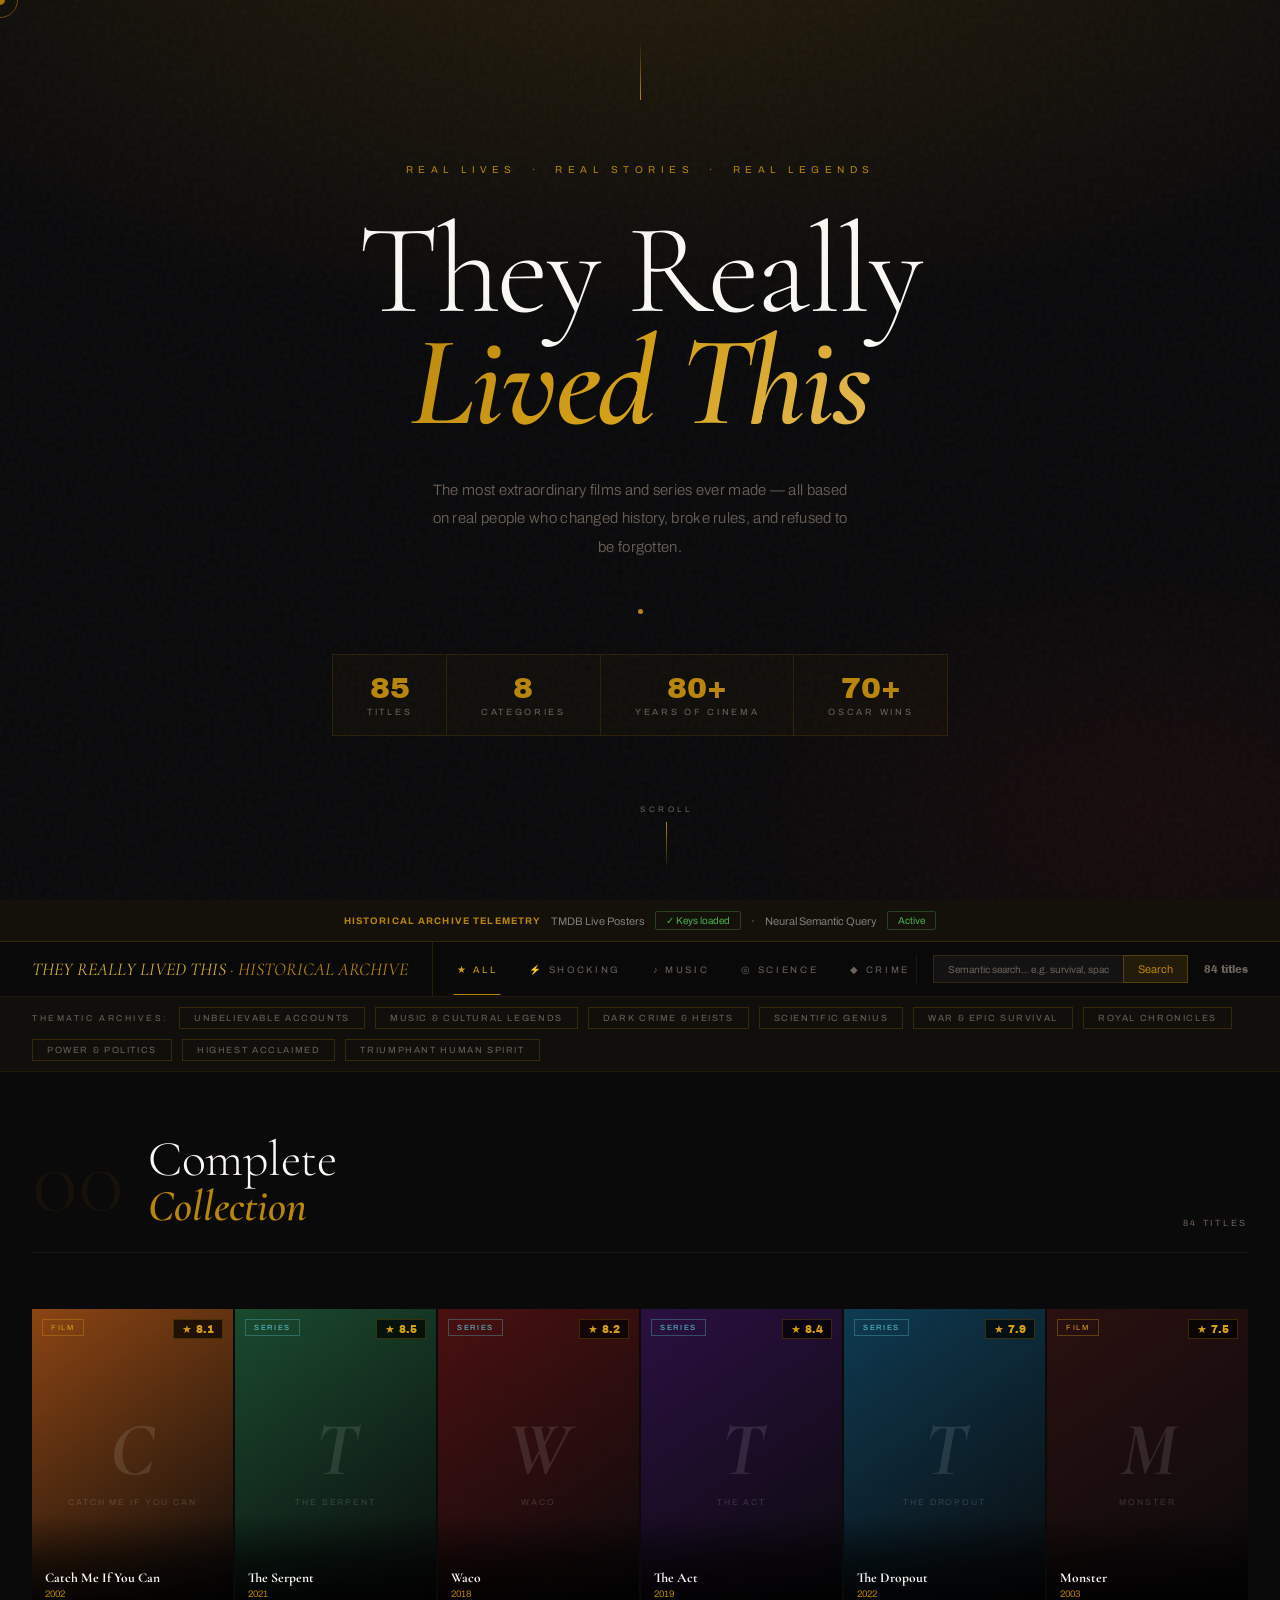
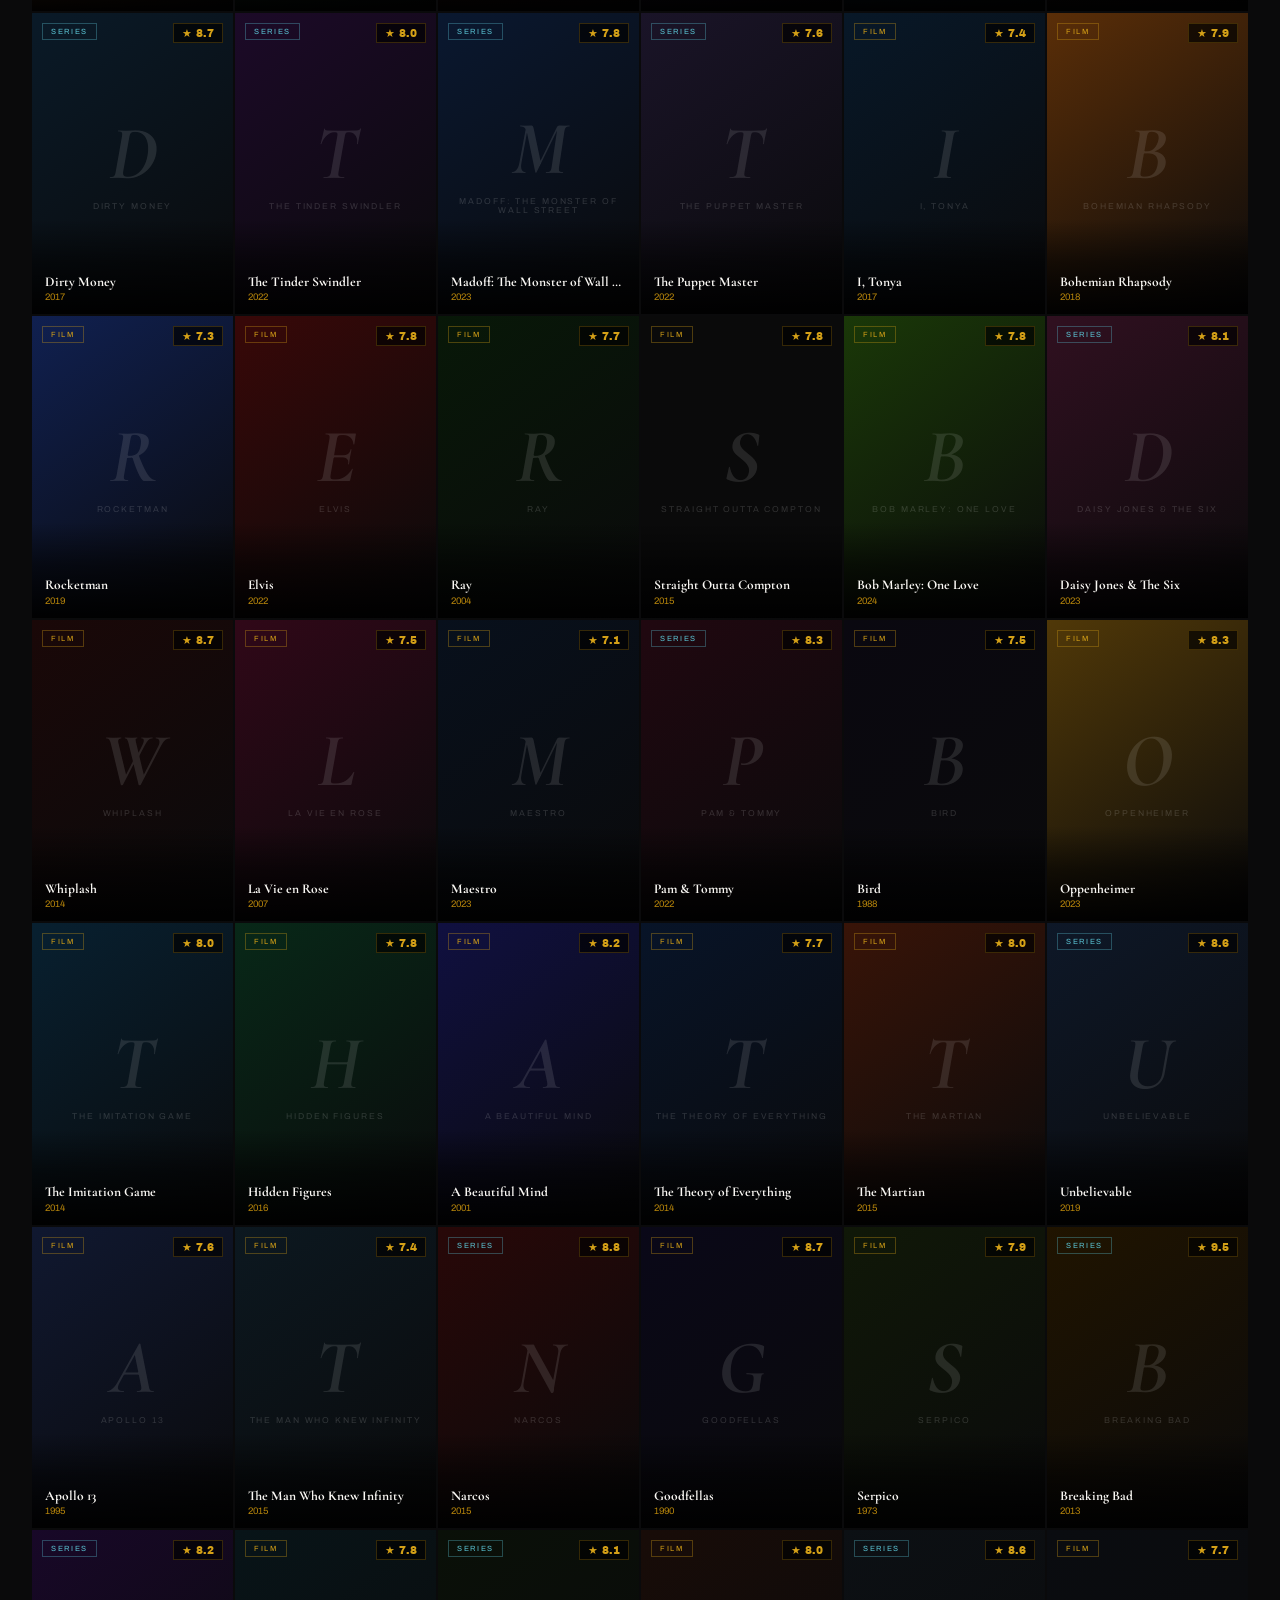
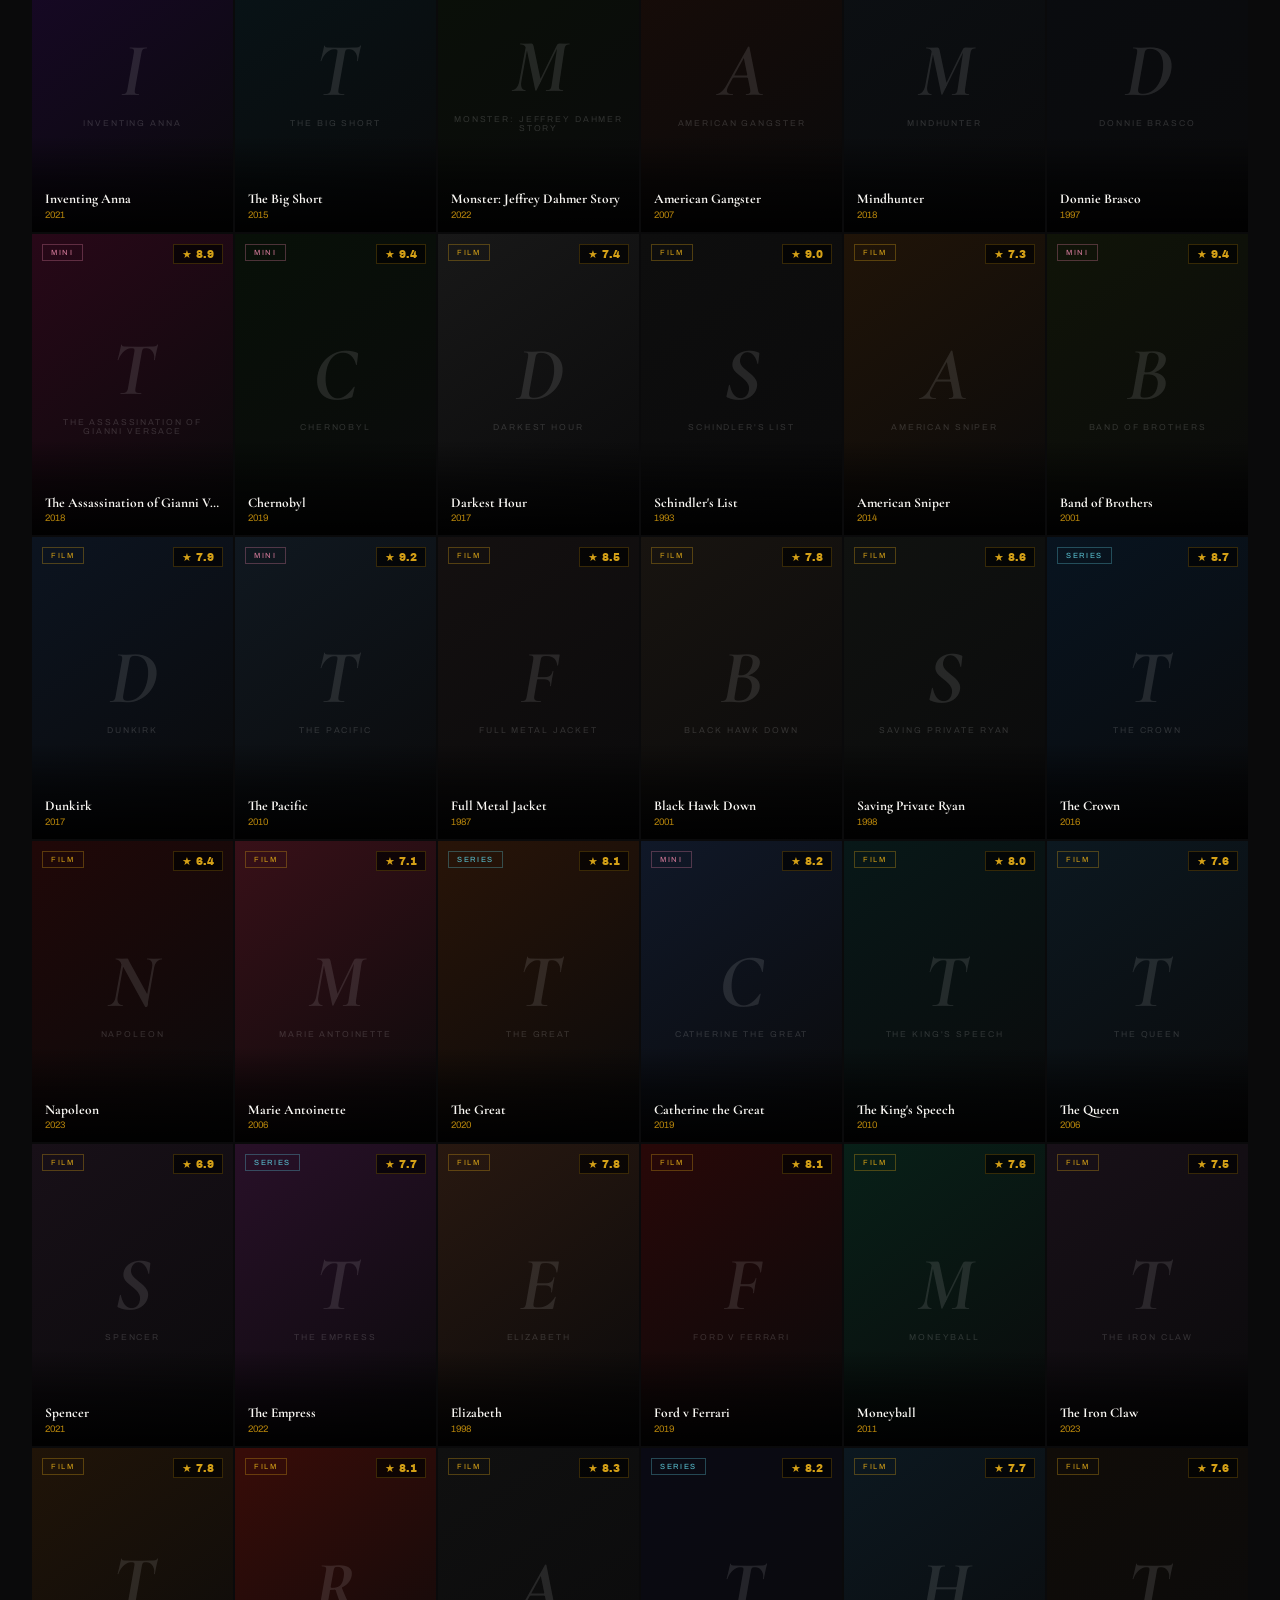
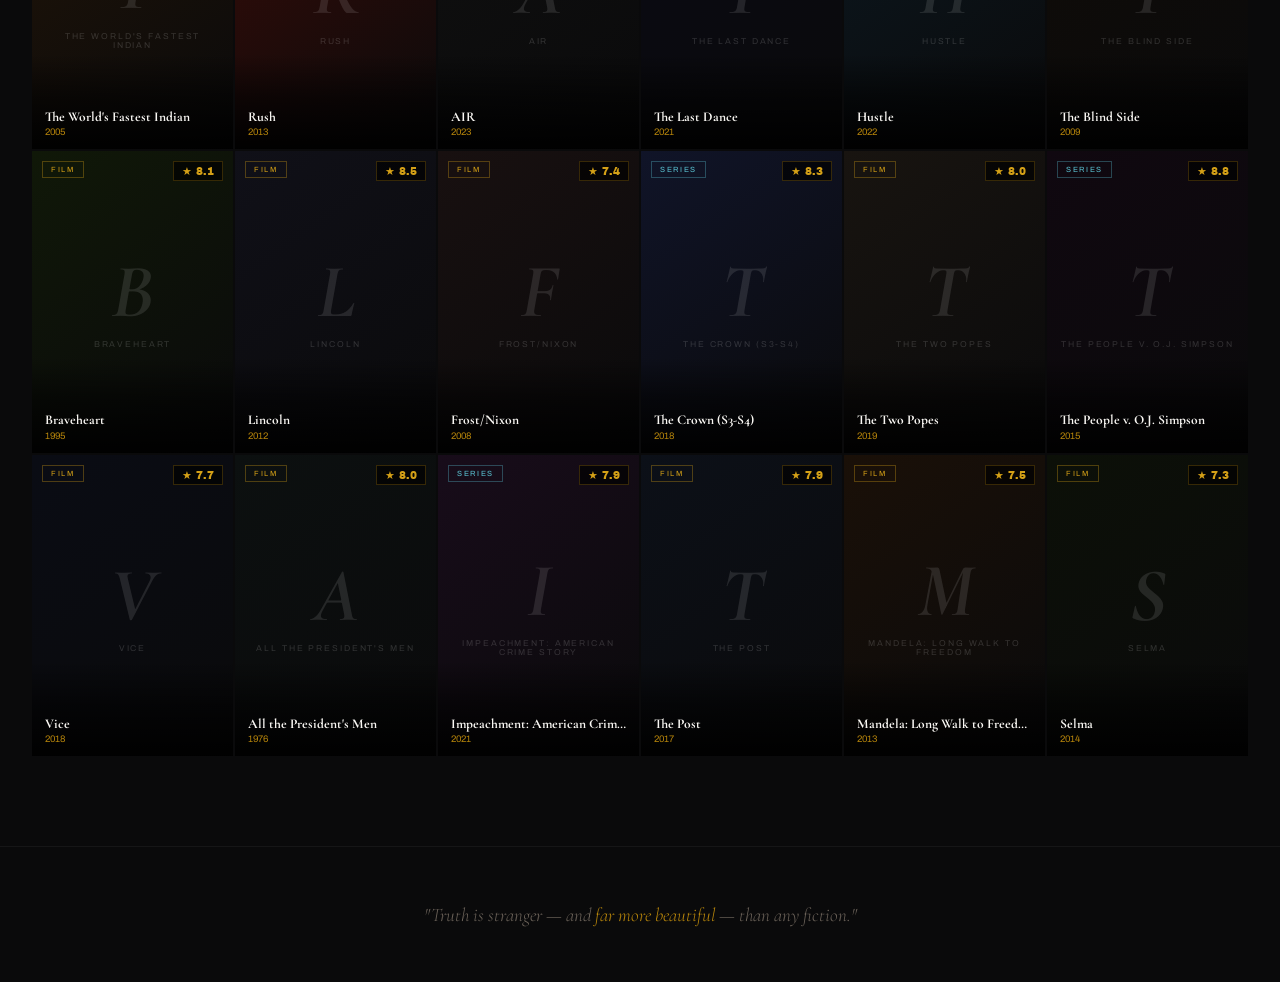
==== commit 504ade12: "design(archive): purge all emojis, upgrade to luxury historical cinema archival theme with live tele" ====
--- a/index.html
+++ b/index.html
@@ -27,14 +27,14 @@
   <div class="scroll-hint"><span>Scroll</span><div class="scroll-line"></div></div>
 </section>
 
-<!-- API BANNER -->
+<!-- ARCHIVAL TELEMETRY BAR -->
 <div id="api-banner">
-  <strong>⚡ Live APIs</strong>
-  <span style="font-size:11px;color:rgba(255,255,255,.45)">TMDB Posters</span>
-  <span id="bannerStatus" class="banner-status ok">✓ Connected</span>
+  <strong>HISTORICAL ARCHIVE TELEMETRY</strong>
+  <span style="font-size:11px;color:rgba(255,255,255,.45)">TMDB Live Posters</span>
+  <span id="bannerStatus" class="banner-status ok">Connected</span>
   <span style="font-size:11px;color:rgba(255,255,255,.45)">·</span>
-  <span style="font-size:11px;color:rgba(255,255,255,.45)">Groq AI</span>
-  <span class="banner-status ok">✓ Active</span>
+  <span style="font-size:11px;color:rgba(255,255,255,.45)">Neural Semantic Query</span>
+  <span class="banner-status ok">Active</span>
   <span id="tmdbIn" style="display:none"></span>
   <span id="groqIn" style="display:none"></span>
 </div>
@@ -42,10 +42,10 @@
 <!-- NAV -->
 <nav id="nav">
   <div class="nav-in">
-    <div class="nav-brand">True Stories</div>
+    <div class="nav-brand"><span style="color:#d4af37">THEY REALLY LIVED THIS</span> · HISTORICAL ARCHIVE</div>
     <div class="tabs-scroll" id="tabs"></div>
     <div class="nav-search">
-      <input id="searchInput" placeholder="🔍 AI search… e.g. fraud, survival, queen"/>
+      <input id="searchInput" placeholder="Semantic search… e.g. survival, space race, queen, cold war"/>
       <button id="searchBtn" onclick="doSearch()">Search</button>
     </div>
     <div class="nav-count" id="navCount"></div>
@@ -54,21 +54,21 @@
 
 <!-- MOOD BAR -->
 <div id="moodBar" class="open">
-  <span class="mood-label">I'm in the mood for…</span>
-  <button class="mood-btn" onclick="doMood(this,'something shocking and unbelievable')">😱 Unbelievable</button>
-  <button class="mood-btn" onclick="doMood(this,'a powerful music biopic')">🎵 Music Legends</button>
-  <button class="mood-btn" onclick="doMood(this,'a gripping crime story')">🔪 Dark Crime</button>
-  <button class="mood-btn" onclick="doMood(this,'an inspiring science or genius story')">🧠 Genius Minds</button>
-  <button class="mood-btn" onclick="doMood(this,'an epic war story')">⚔ War & Survival</button>
-  <button class="mood-btn" onclick="doMood(this,'royal drama and palace intrigue')">👑 Royal Drama</button>
-  <button class="mood-btn" onclick="doMood(this,'political power struggles and scandals')">⚖ Power & Politics</button>
-  <button class="mood-btn" onclick="doMood(this,'the highest rated titles over 9')">⭐ Highest Rated</button>
-  <button class="mood-btn" onclick="doMood(this,'something feel-good and triumphant')">🏆 Triumphant</button>
+  <span class="mood-label">Thematic Archives:</span>
+  <button class="mood-btn" onclick="doMood(this,'something shocking and unbelievable')">Unbelievable Accounts</button>
+  <button class="mood-btn" onclick="doMood(this,'a powerful music biopic')">Music &amp; Cultural Legends</button>
+  <button class="mood-btn" onclick="doMood(this,'a gripping crime story')">Dark Crime &amp; Heists</button>
+  <button class="mood-btn" onclick="doMood(this,'an inspiring science or genius story')">Scientific Genius</button>
+  <button class="mood-btn" onclick="doMood(this,'an epic war story')">War &amp; Epic Survival</button>
+  <button class="mood-btn" onclick="doMood(this,'royal drama and palace intrigue')">Royal Chronicles</button>
+  <button class="mood-btn" onclick="doMood(this,'political power struggles and scandals')">Power &amp; Politics</button>
+  <button class="mood-btn" onclick="doMood(this,'the highest rated titles over 9')">Highest Acclaimed</button>
+  <button class="mood-btn" onclick="doMood(this,'something feel-good and triumphant')">Triumphant Human Spirit</button>
 </div>
 
 <!-- AI SEARCH RESULT -->
 <div id="aiSearchResult">
-  <div class="asr-label">⚡ Groq AI Search</div>
+  <div class="asr-label">Neural Semantic Search Results</div>
   <div id="aiSearchText"></div>
   <div class="asr-matches" id="asrMatches"></div>
 </div>
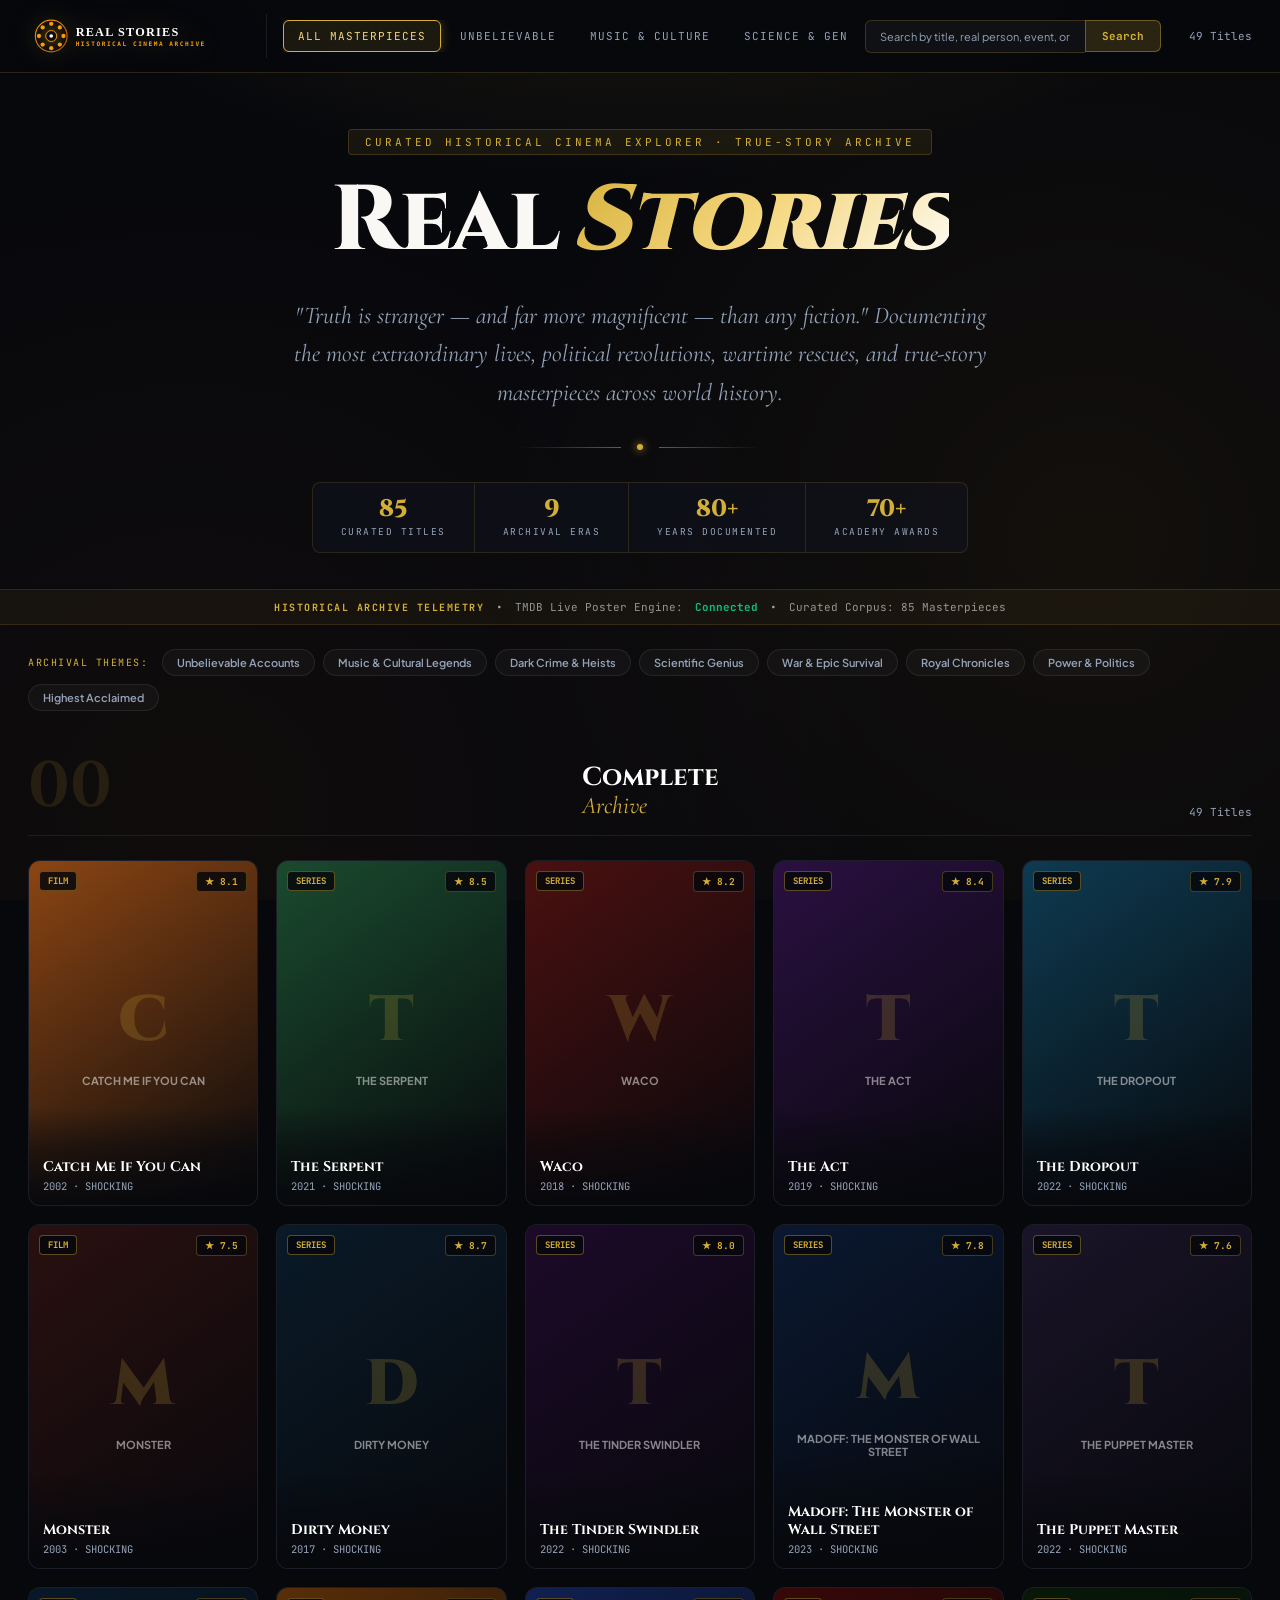
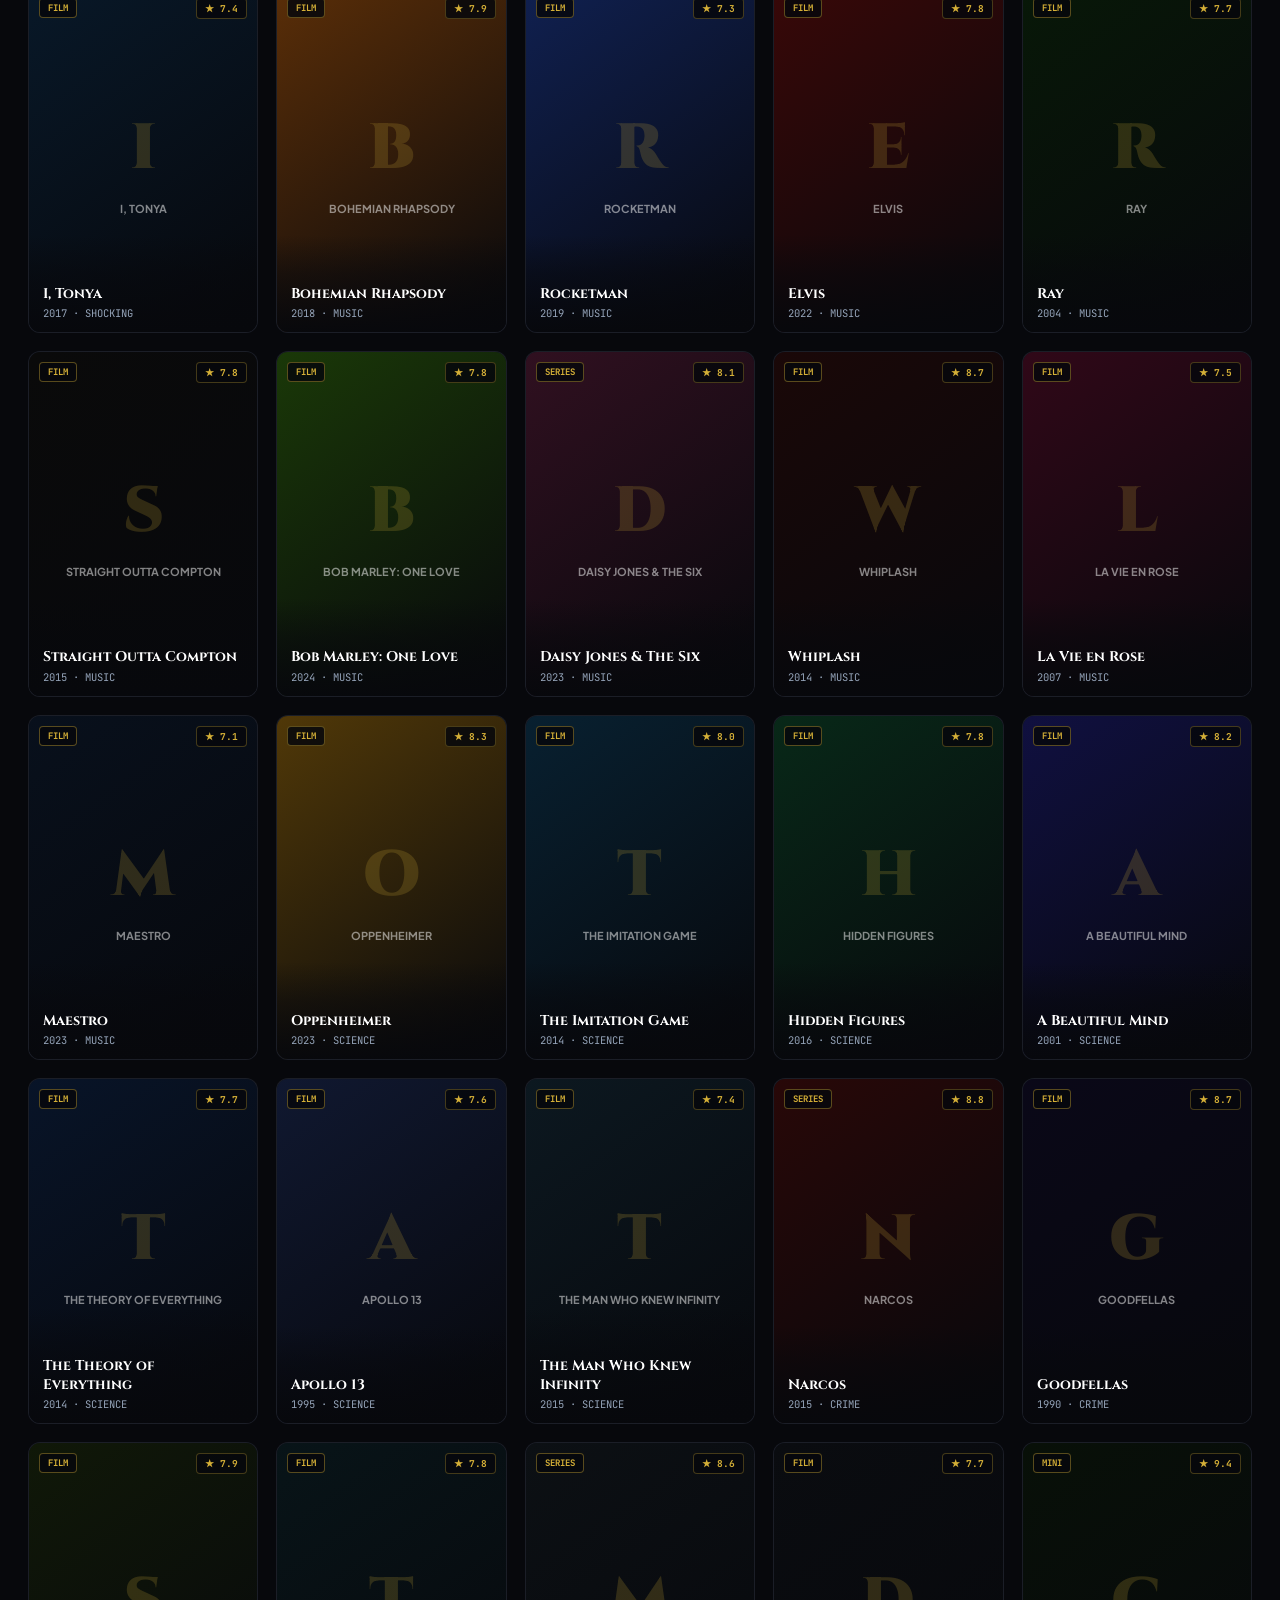
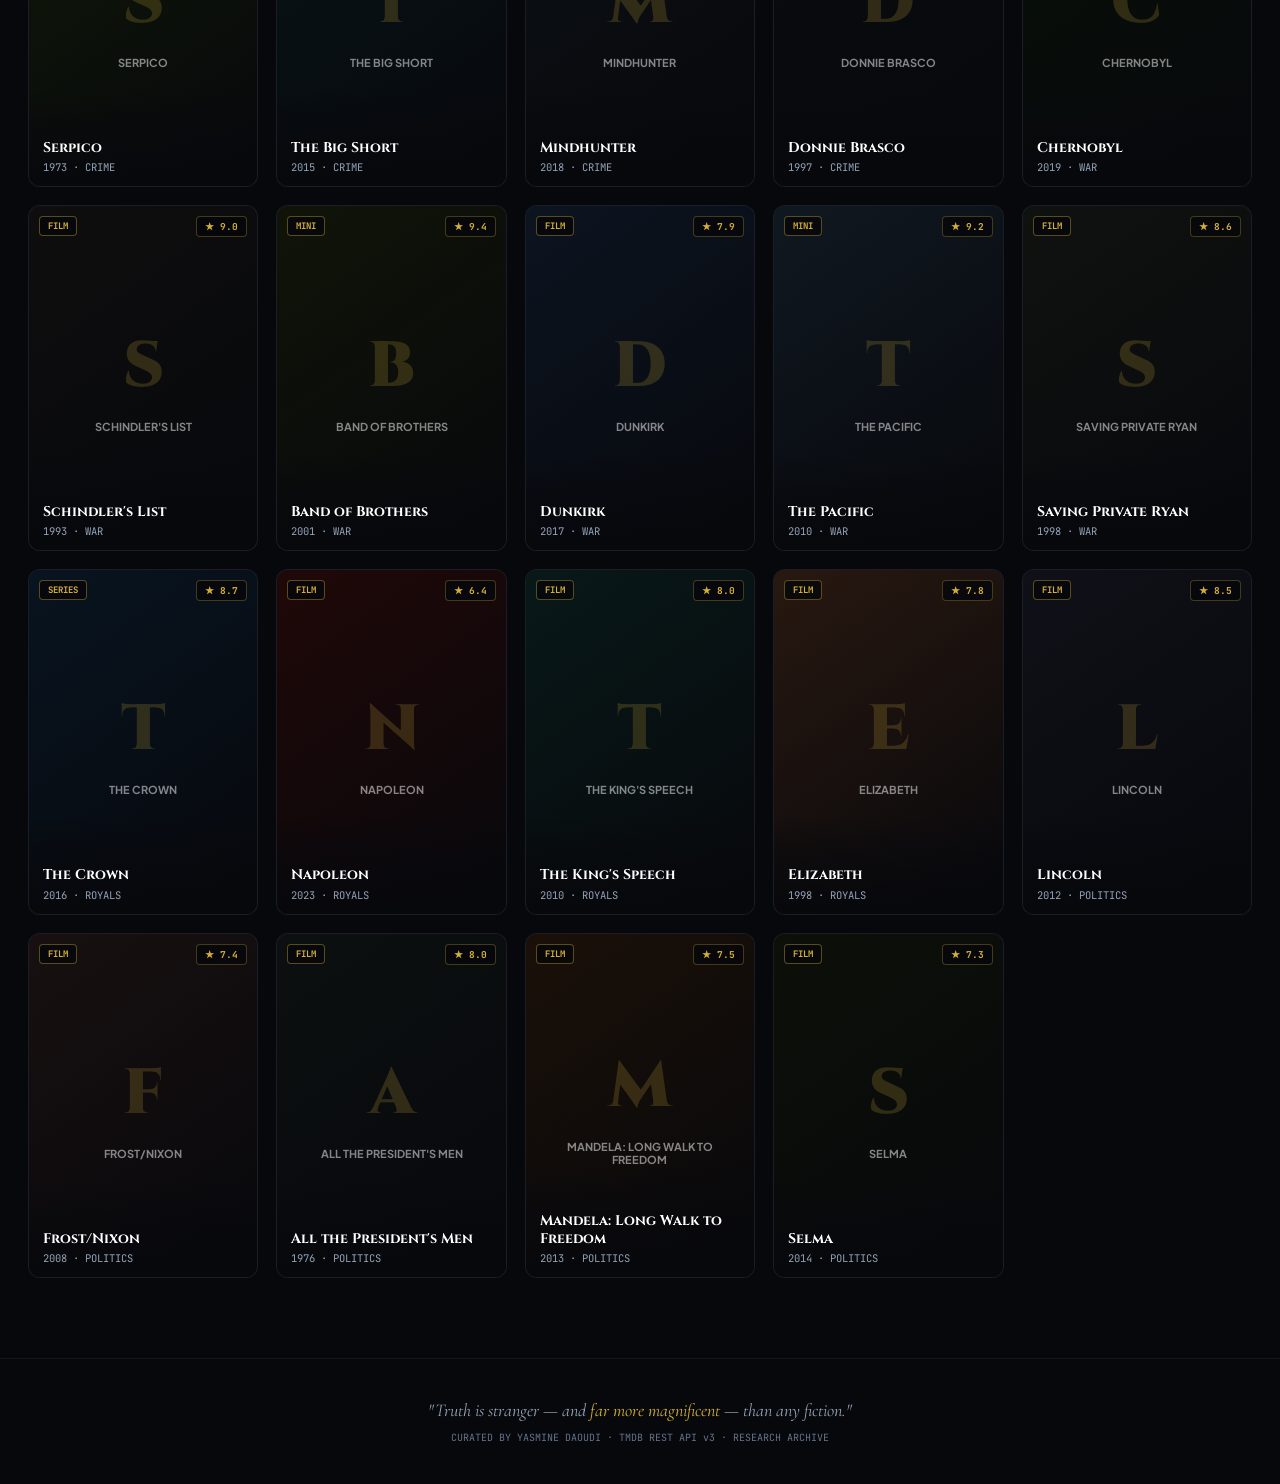
==== commit 109f01ba: "feat(archive): complete Criterion-level UI overhaul with natural cursor, high-res TMDB posters, and " ====
--- a/index.html
+++ b/index.html
@@ -1,138 +1,131 @@
 <!DOCTYPE html>
 <html lang="en">
 <head>
-<meta charset="UTF-8"/>
-<meta name="viewport" content="width=device-width,initial-scale=1"/>
-<title>They Really Lived This</title>
-<link href="https://fonts.googleapis.com/css2?family=Cormorant+Garamond:ital,wght@0,300;0,600;0,700;1,300;1,600&family=Archivo+Black&family=Archivo:wght@300;400;500&display=swap" rel="stylesheet"/>
-<link rel="stylesheet" href="css/style.css">
+  <meta charset="UTF-8"/>
+  <meta name="viewport" content="width=device-width, initial-scale=1.0"/>
+  <title>Real Stories — Curated Historical Cinema Explorer &amp; True-Story Archive</title>
+  <link rel="preconnect" href="https://fonts.googleapis.com">
+  <link rel="preconnect" href="https://fonts.gstatic.com" crossorigin>
+  <link href="https://fonts.googleapis.com/css2?family=Cinzel:wght@600;700;800;900&family=Plus+Jakarta+Sans:wght@400;500;600;700&family=JetBrains+Mono:wght@400;500;700&family=Cormorant+Garamond:ital,wght@0,400;0,600;1,400;1,600&display=swap" rel="stylesheet"/>
+  <link rel="stylesheet" href="css/style.css">
 </head>
 <body>
-<div id="cursor"></div>
-<div id="cursor-ring"></div>
 
-<!-- HERO -->
-<section id="hero">
-  <div class="hero-top-line"></div>
-  <p class="hero-label">Real Lives &nbsp;·&nbsp; Real Stories &nbsp;·&nbsp; Real Legends</p>
-  <h1><span class="l1">They Really</span><span class="l2">Lived This</span></h1>
-  <p class="hero-p">The most extraordinary films and series ever made — all based on real people who changed history, broke rules, and refused to be forgotten.</p>
-  <div class="hero-ornament"><div class="orn-line l"></div><div class="orn-dot"></div><div class="orn-line r"></div></div>
-  <div class="stats">
-    <div class="stat"><div class="stat-n">85</div><div class="stat-l">Titles</div></div>
-    <div class="stat"><div class="stat-n">8</div><div class="stat-l">Categories</div></div>
-    <div class="stat"><div class="stat-n">80+</div><div class="stat-l">Years of Cinema</div></div>
-    <div class="stat"><div class="stat-n">70+</div><div class="stat-l">Oscar Wins</div></div>
+  <!-- TOPBAR -->
+  <nav id="nav">
+    <div class="nav-in">
+      <a href="index.html" class="nav-brand-wrap">
+        <img src="assets/logo.svg" alt="Real Stories" class="nav-logo"/>
+      </a>
+      <div class="tabs-scroll" id="tabs"></div>
+      <div class="nav-search">
+        <input id="searchInput" placeholder="Search by title, real person, event, or war..."/>
+        <button id="searchBtn" onclick="doSearch()">Search</button>
+      </div>
+      <div class="nav-count" id="navCount">85 Titles</div>
+    </div>
+  </nav>
+
+  <!-- HERO -->
+  <section id="hero">
+    <div class="hero-label">Curated Historical Cinema Explorer &middot; True-Story Archive</div>
+    <h1><span class="l1">Real</span><span class="l2">Stories</span></h1>
+    <p class="hero-p">"Truth is stranger &mdash; and far more magnificent &mdash; than any fiction." Documenting the most extraordinary lives, political revolutions, wartime rescues, and true-story masterpieces across world history.</p>
+
+    <div class="hero-ornament">
+      <div class="orn-line l"></div>
+      <div class="orn-dot"></div>
+      <div class="orn-line r"></div>
+    </div>
+
+    <div class="stats">
+      <div class="stat"><div class="stat-n">85</div><div class="stat-l">Curated Titles</div></div>
+      <div class="stat"><div class="stat-n">9</div><div class="stat-l">Archival Eras</div></div>
+      <div class="stat"><div class="stat-n">80+</div><div class="stat-l">Years Documented</div></div>
+      <div class="stat"><div class="stat-n">70+</div><div class="stat-l">Academy Awards</div></div>
+    </div>
+  </section>
+
+  <!-- TELEMETRY BANNER -->
+  <div id="api-banner">
+    <strong>HISTORICAL ARCHIVE TELEMETRY</strong>
+    <span>&bull;</span>
+    <span style="font-size:11px;color:rgba(255,255,255,.55)">TMDB Live Poster Engine:</span>
+    <span id="bannerStatus" class="banner-status ok">Connected</span>
+    <span>&bull;</span>
+    <span style="font-size:11px;color:rgba(255,255,255,.55)">Curated Corpus: 85 Masterpieces</span>
   </div>
-  <div class="scroll-hint"><span>Scroll</span><div class="scroll-line"></div></div>
-</section>
 
-<!-- ARCHIVAL TELEMETRY BAR -->
-<div id="api-banner">
-  <strong>HISTORICAL ARCHIVE TELEMETRY</strong>
-  <span style="font-size:11px;color:rgba(255,255,255,.45)">TMDB Live Posters</span>
-  <span id="bannerStatus" class="banner-status ok">Connected</span>
-  <span style="font-size:11px;color:rgba(255,255,255,.45)">·</span>
-  <span style="font-size:11px;color:rgba(255,255,255,.45)">Neural Semantic Query</span>
-  <span class="banner-status ok">Active</span>
-  <span id="tmdbIn" style="display:none"></span>
-  <span id="groqIn" style="display:none"></span>
-</div>
+  <!-- MOOD BAR -->
+  <div id="moodBar" class="open">
+    <span class="mood-label">Archival Themes:</span>
+    <button class="mood-btn" onclick="doMood(this,'something shocking and unbelievable')">Unbelievable Accounts</button>
+    <button class="mood-btn" onclick="doMood(this,'a powerful music biopic')">Music &amp; Cultural Legends</button>
+    <button class="mood-btn" onclick="doMood(this,'a gripping crime story')">Dark Crime &amp; Heists</button>
+    <button class="mood-btn" onclick="doMood(this,'an inspiring science or genius story')">Scientific Genius</button>
+    <button class="mood-btn" onclick="doMood(this,'an epic war story')">War &amp; Epic Survival</button>
+    <button class="mood-btn" onclick="doMood(this,'royal drama and palace intrigue')">Royal Chronicles</button>
+    <button class="mood-btn" onclick="doMood(this,'political power struggles and scandals')">Power &amp; Politics</button>
+    <button class="mood-btn" onclick="doMood(this,'the highest rated titles over 9')">Highest Acclaimed</button>
+  </div>
 
-<!-- NAV -->
-<nav id="nav">
-  <div class="nav-in">
-    <div class="nav-brand"><span style="color:#d4af37">THEY REALLY LIVED THIS</span> · HISTORICAL ARCHIVE</div>
-    <div class="tabs-scroll" id="tabs"></div>
-    <div class="nav-search">
-      <input id="searchInput" placeholder="Semantic search… e.g. survival, space race, queen, cold war"/>
-      <button id="searchBtn" onclick="doSearch()">Search</button>
+  <!-- AI SEARCH RESULT BANNER -->
+  <div id="aiSearchResult">
+    <div class="asr-label">Search Filter Results</div>
+    <div id="aiSearchText"></div>
+    <div class="asr-matches" id="asrMatches"></div>
+  </div>
+
+  <!-- MAIN CATALOG -->
+  <main class="wrap">
+    <div class="sec-head">
+      <div class="sec-idx" id="secIdx">00</div>
+      <div>
+        <div class="sec-m" id="secM">Complete</div>
+        <div class="sec-i" id="secI">Archive</div>
+      </div>
+      <div class="sec-count" id="secCount">85 Titles</div>
     </div>
-    <div class="nav-count" id="navCount"></div>
-  </div>
-</nav>
 
-<!-- MOOD BAR -->
-<div id="moodBar" class="open">
-  <span class="mood-label">Thematic Archives:</span>
-  <button class="mood-btn" onclick="doMood(this,'something shocking and unbelievable')">Unbelievable Accounts</button>
-  <button class="mood-btn" onclick="doMood(this,'a powerful music biopic')">Music &amp; Cultural Legends</button>
-  <button class="mood-btn" onclick="doMood(this,'a gripping crime story')">Dark Crime &amp; Heists</button>
-  <button class="mood-btn" onclick="doMood(this,'an inspiring science or genius story')">Scientific Genius</button>
-  <button class="mood-btn" onclick="doMood(this,'an epic war story')">War &amp; Epic Survival</button>
-  <button class="mood-btn" onclick="doMood(this,'royal drama and palace intrigue')">Royal Chronicles</button>
-  <button class="mood-btn" onclick="doMood(this,'political power struggles and scandals')">Power &amp; Politics</button>
-  <button class="mood-btn" onclick="doMood(this,'the highest rated titles over 9')">Highest Acclaimed</button>
-  <button class="mood-btn" onclick="doMood(this,'something feel-good and triumphant')">Triumphant Human Spirit</button>
-</div>
+    <div class="mood-result-label" id="moodLabel"></div>
+    <div class="grid" id="grid"></div>
+  </main>
 
-<!-- AI SEARCH RESULT -->
-<div id="aiSearchResult">
-  <div class="asr-label">Neural Semantic Search Results</div>
-  <div id="aiSearchText"></div>
-  <div class="asr-matches" id="asrMatches"></div>
-</div>
+  <!-- FOOTER -->
+  <footer>
+    <p>"Truth is stranger &mdash; and <span>far more magnificent</span> &mdash; than any fiction."</p>
+    <div style="font-family:'JetBrains Mono',monospace;font-size:10px;color:#64748b;margin-top:10px;">
+      CURATED BY YASMINE DAOUDI &middot; TMDB REST API v3 &middot; RESEARCH ARCHIVE
+    </div>
+  </footer>
 
-<!-- CONTENT -->
-<div class="wrap">
-  <div class="sec-head">
-    <div class="sec-idx" id="secIdx">00</div>
-    <div><div class="sec-m" id="secM"></div><div class="sec-i" id="secI"></div></div>
-    <div class="sec-count" id="secCount"></div>
-  </div>
-  <div class="mood-result-label" id="moodLabel"></div>
-  <div class="grid" id="grid"></div>
-</div>
+  <!-- DETAIL MODAL -->
+  <div id="modal-bg" onclick="closeModalOnBg(event)">
+    <div id="modal">
+      <button class="modal-close-btn" onclick="closeModal()">&times;</button>
+      <div class="modal-top">
+        <div class="modal-poster-col" id="mImgWrap"></div>
+        <div class="modal-info">
+          <div class="modal-eye">
+            <span class="modal-type" id="mType">FILM</span>
+            <span class="modal-cat" id="mCat">HISTORICAL</span>
+            <div class="modal-sep"></div>
+            <span class="modal-score" id="mScore">&star; 8.5</span>
+          </div>
 
-<footer><p>"Truth is stranger — and <span>far more beautiful</span> — than any fiction."</p></footer>
+          <h2 class="modal-title" id="mTitle">Movie Title</h2>
+          <div class="modal-year-lead" id="mYear">1993</div>
+          <p class="modal-desc" id="mDesc">Description text...</p>
 
-<!-- MODAL -->
-<div id="modal-bg">
-  <div id="modal">
-    <div class="modal-top">
-      <div class="modal-poster-col" id="mImgWrap"></div>
-      <div class="modal-info">
-        <div class="modal-eye">
-          <span class="modal-type" id="mType"></span>
-          <span class="modal-cat" id="mCat"></span>
-          <div class="modal-sep"></div>
-          <span class="modal-score" id="mScore"></span>
+          <div class="modal-truth-box">
+            <div class="modal-truth-label">Historical Account &amp; Real Persons Involved</div>
+            <p class="modal-truth-p" id="mTruth">Historical background details...</p>
+          </div>
         </div>
-        <div class="modal-title" id="mTitle"></div>
-        <div class="modal-year" id="mYear"></div>
-        <div class="modal-desc" id="mDesc"></div>
-        <div class="modal-ai-desc" id="mAiDesc">
-          <div class="modal-ai-desc-label">⚡ AI Deep Dive</div>
-          <div class="modal-ai-desc-text" id="mAiDescText"></div>
-        </div>
-        <button class="btn-deeper" id="btnDeeper" onclick="loadDeeper()">
-          <span class="spin"></span>
-          ⚡ AI Deep Dive
-        </button>
       </div>
     </div>
+  </div>
 
-    <!-- SIMILAR TITLES -->
-    <div class="modal-similar">
-      <div class="modal-similar-label">You might also like</div>
-      <div class="similar-cards" id="similarCards"><span class="similar-loading">Loading recommendations…</span></div>
-    </div>
-
-    <!-- AI CHAT -->
-    <div class="modal-chat">
-      <div class="chat-label">Ask AI about this title</div>
-      <div class="chat-msgs" id="chatMsgs"></div>
-      <div class="quick-prompts" id="quickPrompts"></div>
-      <div class="chat-input-row">
-        <input class="chat-input" id="chatInput" placeholder="Ask anything about this film or the real story…"/>
-        <button class="chat-send" id="chatSend" onclick="sendChat()">Ask →</button>
-      </div>
-    </div>
-
-    <button id="modal-close">✕</button>
-  </div>
-</div>
-
-<script src="js/app.js"></script>
+  <script src="js/app.js"></script>
 </body>
 </html>
--- a/css/style.css
+++ b/css/style.css
@@ -1,201 +1,486 @@
-*,*::before,*::after{margin:0;padding:0;box-sizing:border-box}
-:root{--ink:#0a0a0b;--gold:#b8860b;--gold2:#d4a017;--dim:#6b6259;--white:#faf8f4;--red:#8b1a1a}
-html{scroll-behavior:smooth}
-body{background:var(--ink);color:var(--white);font-family:'Archivo',sans-serif;overflow-x:hidden}
-@media (hover: hover) and (pointer: fine) { body { cursor: none; } }
-#cursor{position:fixed;width:10px;height:10px;background:var(--gold);border-radius:50%;pointer-events:none;z-index:9999;transform:translate(-50%,-50%);transition:width .2s,height .2s;mix-blend-mode:difference}
-#cursor-ring{position:fixed;width:36px;height:36px;border:1px solid var(--gold);border-radius:50%;pointer-events:none;z-index:9998;transform:translate(-50%,-50%);transition:width .3s,height .3s,opacity .3s;opacity:.5}
-body::before{content:'';position:fixed;inset:0;background-image:url("data:image/svg+xml,%3Csvg viewBox='0 0 200 200' xmlns='http://www.w3.org/2000/svg'%3E%3Cfilter id='n'%3E%3CfeTurbulence type='fractalNoise' baseFrequency='0.85' numOctaves='4'/%3E%3C/filter%3E%3Crect width='100%25' height='100%25' filter='url(%23n)'/%3E%3C/svg%3E");opacity:.035;pointer-events:none;z-index:9000}
+*,*::before,*::after { margin: 0; padding: 0; box-sizing: border-box; }
+:root {
+  --ink: #07080c;
+  --surface: #0d101a;
+  --gold: #d4af37;
+  --gold2: #f5d77f;
+  --gold-glow: rgba(212, 175, 55, 0.28);
+  --dim: #94a3b8;
+  --white: #faf8f4;
+  --red: #8b1a1a;
+  --border: rgba(212, 175, 55, 0.18);
+}
+html { scroll-behavior: smooth; }
+body {
+  background: var(--ink);
+  color: var(--white);
+  font-family: 'Plus Jakarta Sans', -apple-system, sans-serif;
+  overflow-x: hidden;
+  background-image:
+    radial-gradient(ellipse 80% 50% at 50% -10%, rgba(212, 175, 55, 0.12) 0%, transparent 60%),
+    radial-gradient(circle at 85% 60%, rgba(245, 158, 11, 0.05) 0%, transparent 50%),
+    radial-gradient(circle at 15% 90%, rgba(180, 83, 9, 0.05) 0%, transparent 50%);
+  background-attachment: fixed;
+}
+
+/* NAV */
+#nav {
+  position: sticky;
+  top: 0;
+  z-index: 500;
+  background: rgba(7, 8, 12, 0.92);
+  backdrop-filter: blur(24px);
+  border-bottom: 1px solid var(--border);
+}
+.nav-in {
+  max-width: 1600px;
+  margin: 0 auto;
+  display: flex;
+  align-items: center;
+  padding: 0 28px;
+  height: 72px;
+  gap: 16px;
+}
+.nav-brand-wrap {
+  display: flex;
+  align-items: center;
+  text-decoration: none;
+  padding-right: 18px;
+  border-right: 1px solid rgba(255, 255, 255, 0.08);
+}
+.nav-logo {
+  height: 44px;
+  filter: drop-shadow(0 0 12px var(--gold-glow));
+}
+.tabs-scroll {
+  display: flex;
+  overflow-x: auto;
+  scrollbar-width: none;
+  flex: 1;
+  gap: 4px;
+}
+.tabs-scroll::-webkit-scrollbar { display: none; }
+.tab {
+  font-family: 'JetBrains Mono', monospace;
+  font-size: 11px;
+  letter-spacing: 1px;
+  text-transform: uppercase;
+  color: var(--dim);
+  background: none;
+  border: 1px solid transparent;
+  padding: 8px 14px;
+  border-radius: 6px;
+  cursor: pointer;
+  white-space: nowrap;
+  transition: all 0.2s ease;
+}
+.tab:hover {
+  color: #fff;
+  background: rgba(255, 255, 255, 0.04);
+}
+.tab.active {
+  color: var(--gold2);
+  border-color: var(--gold);
+  background: rgba(212, 175, 55, 0.1);
+  box-shadow: 0 0 12px var(--gold-glow);
+}
+
+.nav-search {
+  display: flex;
+  align-items: center;
+  gap: 0;
+  margin-left: auto;
+}
+#searchInput {
+  background: rgba(255, 255, 255, 0.04);
+  border: 1px solid rgba(212, 175, 55, 0.22);
+  border-right: none;
+  border-radius: 6px 0 0 6px;
+  color: var(--white);
+  padding: 8px 14px;
+  font-size: 12px;
+  font-family: 'Plus Jakarta Sans', sans-serif;
+  width: 220px;
+  outline: none;
+  transition: border-color 0.2s, width 0.3s;
+}
+#searchInput:focus {
+  border-color: var(--gold);
+  width: 280px;
+}
+#searchInput::placeholder { color: var(--dim); font-size: 11px; }
+#searchBtn {
+  background: rgba(212, 175, 55, 0.18);
+  border: 1px solid rgba(212, 175, 55, 0.4);
+  border-radius: 0 6px 6px 0;
+  color: var(--gold);
+  padding: 8px 16px;
+  font-size: 11px;
+  font-weight: 700;
+  font-family: 'JetBrains Mono', monospace;
+  cursor: pointer;
+  transition: background 0.2s;
+  white-space: nowrap;
+}
+#searchBtn:hover { background: rgba(212, 175, 55, 0.35); }
+.nav-count {
+  font-family: 'JetBrains Mono', monospace;
+  font-size: 11px;
+  color: var(--dim);
+  white-space: nowrap;
+  padding-left: 12px;
+}
 
 /* HERO */
-#hero{min-height:100vh;display:flex;flex-direction:column;align-items:center;justify-content:center;position:relative;overflow:hidden;padding:80px 40px;background:radial-gradient(ellipse 120% 80% at 50% -10%,rgba(184,134,11,.16) 0%,transparent 58%),radial-gradient(ellipse 60% 50% at 90% 90%,rgba(139,26,26,.10) 0%,transparent 55%),var(--ink)}
-.hero-top-line{position:absolute;top:40px;left:50%;transform:translateX(-50%);width:1px;height:60px;background:linear-gradient(to bottom,transparent,var(--gold));animation:fadeIn .8s .3s both}
-.hero-label{font-size:10px;letter-spacing:.55em;color:var(--gold);text-transform:uppercase;margin-bottom:40px;animation:up .7s .5s both}
-h1{font-family:'Cormorant Garamond',serif;font-weight:300;font-size:clamp(58px,10.5vw,128px);line-height:.88;letter-spacing:-.02em;text-align:center;animation:up .9s .6s both}
-h1 .l1{display:block;color:var(--white)}
-h1 .l2{display:block;font-style:italic;font-weight:600;background:linear-gradient(135deg,var(--gold) 0%,var(--gold2) 50%,#e8c060 100%);-webkit-background-clip:text;-webkit-text-fill-color:transparent;background-clip:text}
-.hero-p{font-weight:300;font-size:15px;color:var(--dim);margin:36px auto 0;max-width:420px;line-height:1.9;text-align:center;letter-spacing:.02em;animation:up .7s .9s both}
-.hero-ornament{display:flex;align-items:center;gap:20px;margin-top:48px;animation:up .7s 1.1s both;width:280px}
-.orn-line{flex:1;height:1px}.orn-line.l{background:linear-gradient(90deg,transparent,var(--gold)44)}.orn-line.r{background:linear-gradient(90deg,var(--gold)44,transparent)}
-.orn-dot{width:5px;height:5px;background:var(--gold);border-radius:50%}
-.stats{display:flex;margin-top:40px;animation:up .7s 1.25s both}
-.stat{padding:18px 34px;text-align:center;border:1px solid rgba(184,134,11,.15);border-right:none;background:rgba(184,134,11,.04)}
-.stat:last-child{border-right:1px solid rgba(184,134,11,.15)}
-.stat-n{font-family:'Archivo Black',sans-serif;font-size:30px;color:var(--gold);line-height:1}
-.stat-l{font-size:9px;letter-spacing:.3em;color:var(--dim);text-transform:uppercase;margin-top:4px}
-.scroll-hint{position:absolute;bottom:30px;left:50%;transform:translateX(-50%);display:flex;flex-direction:column;align-items:center;gap:8px;animation:up .6s 1.5s both}
-.scroll-hint span{font-size:8px;letter-spacing:.45em;color:var(--dim);text-transform:uppercase}
-.scroll-line{width:1px;height:48px;background:linear-gradient(to bottom,var(--gold),transparent);animation:pulse 2.5s ease-in-out infinite}
+#hero {
+  min-height: 48vh;
+  display: flex;
+  flex-direction: column;
+  align-items: center;
+  justify-content: center;
+  position: relative;
+  text-align: center;
+  padding: 56px 24px 36px;
+}
+.hero-label {
+  font-family: 'JetBrains Mono', monospace;
+  font-size: 11px;
+  letter-spacing: 3px;
+  color: var(--gold);
+  text-transform: uppercase;
+  margin-bottom: 20px;
+  background: rgba(212, 175, 55, 0.08);
+  border: 1px solid rgba(212, 175, 55, 0.2);
+  padding: 5px 16px;
+  border-radius: 4px;
+}
+h1 {
+  font-family: 'Cinzel', serif;
+  font-weight: 800;
+  font-size: clamp(52px, 8vw, 92px);
+  line-height: 1.0;
+  letter-spacing: -0.01em;
+  text-align: center;
+  margin-bottom: 16px;
+}
+h1 .l1 { display: inline; color: var(--white); margin-right: 12px; }
+h1 .l2 {
+  display: inline;
+  font-style: italic;
+  font-weight: 900;
+  background: linear-gradient(135deg, var(--gold) 0%, var(--gold2) 50%, #fff 100%);
+  -webkit-background-clip: text;
+  -webkit-text-fill-color: transparent;
+}
+.hero-p {
+  font-family: 'Cormorant Garamond', serif;
+  font-style: italic;
+  font-size: clamp(18px, 2.2vw, 24px);
+  color: var(--dim);
+  margin: 14px auto 0;
+  max-width: 720px;
+  line-height: 1.6;
+}
+.hero-ornament {
+  display: flex;
+  align-items: center;
+  gap: 16px;
+  margin-top: 32px;
+  width: 240px;
+}
+.orn-line { flex: 1; height: 1px; background: linear-gradient(90deg, transparent, rgba(212, 175, 55, 0.5)); }
+.orn-line.r { background: linear-gradient(90deg, rgba(212, 175, 55, 0.5), transparent); }
+.orn-dot { width: 6px; height: 6px; background: var(--gold); border-radius: 50%; box-shadow: 0 0 8px var(--gold); }
+
+.stats {
+  display: flex;
+  margin-top: 32px;
+  flex-wrap: wrap;
+  justify-content: center;
+}
+.stat {
+  padding: 14px 28px;
+  text-align: center;
+  border: 1px solid rgba(212, 175, 55, 0.15);
+  border-right: none;
+  background: rgba(16, 20, 32, 0.5);
+}
+.stat:last-child { border-right: 1px solid rgba(212, 175, 55, 0.15); border-radius: 0 8px 8px 0; }
+.stat:first-child { border-radius: 8px 0 0 8px; }
+.stat-n { font-family: 'Cinzel', serif; font-size: 24px; font-weight: 800; color: var(--gold); line-height: 1; }
+.stat-l { font-family: 'JetBrains Mono', monospace; font-size: 9.5px; letter-spacing: 1.5px; color: var(--dim); text-transform: uppercase; margin-top: 4px; }
 
 /* API BANNER */
-#api-banner{background:rgba(184,134,11,.06);border-bottom:1px solid rgba(184,134,11,.18);padding:11px 24px;display:flex;align-items:center;justify-content:center;gap:10px;flex-wrap:wrap;font-size:11px;color:var(--dim);transition:background .4s}
-#api-banner strong{color:var(--gold);font-size:9.5px;letter-spacing:.12em;text-transform:uppercase}
-#api-banner input{background:rgba(0,0,0,.5);border:1px solid rgba(184,134,11,.22);color:var(--white);padding:6px 12px;font-size:11px;font-family:'Archivo',sans-serif;width:200px;outline:none;transition:border-color .2s}
-#api-banner input:focus{border-color:rgba(184,134,11,.6)}
-#api-banner button{background:rgba(184,134,11,.18);border:1px solid rgba(184,134,11,.4);color:var(--gold);padding:6px 16px;font-size:9px;letter-spacing:.25em;text-transform:uppercase;cursor:pointer;font-family:'Archivo',sans-serif;transition:background .2s}
-#api-banner button:hover{background:rgba(184,134,11,.32)}
-#api-banner a{color:var(--gold);text-decoration:none;opacity:.75;font-size:10px}
-.banner-status{font-size:10px;padding:3px 10px;border-radius:2px;transition:all .3s}
-.banner-status.ok{color:#4caf50;border:1px solid rgba(76,175,80,.3)}
-.banner-status.err{color:#e57373;border:1px solid rgba(229,115,115,.3)}
-
-/* NAV */
-#nav{position:sticky;top:0;z-index:200;background:rgba(10,10,11,.93);backdrop-filter:blur(24px);border-bottom:1px solid rgba(184,134,11,.12)}
-.nav-in{max-width:1500px;margin:0 auto;display:flex;align-items:center;padding:0 32px;gap:0}
-.nav-brand{font-family:'Cormorant Garamond',serif;font-style:italic;font-size:18px;color:var(--gold);white-space:nowrap;padding:16px 24px 16px 0;border-right:1px solid rgba(184,134,11,.18)}
-.tabs-scroll{display:flex;overflow-x:auto;scrollbar-width:none;flex:1;margin-left:8px}
-.tabs-scroll::-webkit-scrollbar{display:none}
-.tab{font-size:9.5px;letter-spacing:.28em;text-transform:uppercase;color:var(--dim);background:none;border:none;padding:20px 16px;cursor:none;white-space:nowrap;position:relative;transition:color .25s;font-family:'Archivo',sans-serif}
-.tab::after{content:'';position:absolute;bottom:0;left:50%;transform:translateX(-50%);width:0;height:1px;background:var(--gold);transition:width .3s}
-.tab:hover,.tab.active{color:var(--gold2)}
-.tab:hover::after,.tab.active::after{width:65%}
-/* SEARCH in nav */
-.nav-search{display:flex;align-items:center;gap:0;margin-left:auto;padding-left:16px;border-left:1px solid rgba(184,134,11,.13)}
-#searchInput{background:rgba(255,255,255,.04);border:1px solid rgba(184,134,11,.18);border-right:none;color:var(--white);padding:7px 14px;font-size:11px;font-family:'Archivo',sans-serif;width:190px;outline:none;transition:border-color .2s,width .3s}
-#searchInput:focus{border-color:rgba(184,134,11,.5);width:240px}
-#searchInput::placeholder{color:var(--dim);font-size:10px}
-#searchBtn{background:rgba(184,134,11,.15);border:1px solid rgba(184,134,11,.35);color:var(--gold);padding:7px 14px;font-size:11px;cursor:pointer;font-family:'Archivo',sans-serif;transition:background .2s;white-space:nowrap}
-#searchBtn:hover{background:rgba(184,134,11,.28)}
-.nav-count{font-size:10px;color:var(--dim);white-space:nowrap;padding-left:16px;font-family:'Archivo Black',sans-serif}
+#api-banner {
+  background: rgba(212, 175, 55, 0.05);
+  border-top: 1px solid rgba(212, 175, 55, 0.15);
+  border-bottom: 1px solid rgba(212, 175, 55, 0.15);
+  padding: 10px 24px;
+  display: flex;
+  align-items: center;
+  justify-content: center;
+  gap: 12px;
+  font-family: 'JetBrains Mono', monospace;
+  font-size: 11px;
+  color: var(--dim);
+}
+#api-banner strong { color: var(--gold); font-size: 10px; letter-spacing: 1.5px; text-transform: uppercase; }
+.banner-status.ok { color: #10b981; font-weight: 700; }
+
+/* MOOD BAR */
+#moodBar {
+  max-width: 1600px;
+  margin: 16px auto 0;
+  padding: 8px 28px;
+  display: flex;
+  align-items: center;
+  gap: 8px;
+  flex-wrap: wrap;
+}
+.mood-label {
+  font-family: 'JetBrains Mono', monospace;
+  font-size: 10px;
+  letter-spacing: 1.5px;
+  text-transform: uppercase;
+  color: var(--gold);
+  margin-right: 6px;
+}
+.mood-btn {
+  font-family: 'Plus Jakarta Sans', sans-serif;
+  font-size: 11px;
+  font-weight: 600;
+  padding: 6px 14px;
+  border-radius: 50px;
+  border: 1px solid rgba(255, 255, 255, 0.08);
+  background: rgba(255, 255, 255, 0.03);
+  color: var(--dim);
+  cursor: pointer;
+  transition: all 0.2s;
+  white-space: nowrap;
+}
+.mood-btn:hover { border-color: var(--gold); color: #fff; background: rgba(212, 175, 55, 0.08); }
+.mood-btn.active {
+  background: rgba(212, 175, 55, 0.2);
+  border-color: var(--gold);
+  color: var(--gold2);
+  box-shadow: 0 0 12px var(--gold-glow);
+}
 
 /* AI SEARCH BANNER */
-#aiSearchResult{display:none;background:linear-gradient(135deg,rgba(184,134,11,.06),rgba(184,134,11,.02));border-bottom:1px solid rgba(184,134,11,.15);padding:14px 32px;max-width:100%}
-#aiSearchResult.show{display:block}
-.asr-label{font-size:8px;letter-spacing:.35em;text-transform:uppercase;color:var(--gold);margin-bottom:6px}
-#aiSearchText{font-size:13px;color:rgba(255,255,255,.72);line-height:1.8;max-width:900px}
-.asr-matches{display:flex;gap:8px;flex-wrap:wrap;margin-top:10px}
-.asr-match{font-size:9px;letter-spacing:.15em;text-transform:uppercase;padding:4px 12px;border:1px solid rgba(184,134,11,.3);color:var(--gold2);cursor:pointer;transition:background .2s}
-.asr-match:hover{background:rgba(184,134,11,.12)}
-
-/* MOOD PICKER */
-#moodBar{background:rgba(184,134,11,.04);border-bottom:1px solid rgba(184,134,11,.1);padding:10px 32px;display:flex;align-items:center;gap:10px;flex-wrap:wrap;overflow:hidden;max-height:0;transition:max-height .4s ease,padding .4s ease;padding-top:0;padding-bottom:0}
-#moodBar.open{max-height:120px;padding:10px 32px}
-.mood-label{font-size:8.5px;letter-spacing:.3em;text-transform:uppercase;color:var(--dim);white-space:nowrap}
-.mood-btn{font-size:9px;letter-spacing:.18em;text-transform:uppercase;padding:5px 14px;border:1px solid rgba(184,134,11,.22);color:var(--dim);background:none;cursor:pointer;font-family:'Archivo',sans-serif;transition:all .2s;white-space:nowrap}
-.mood-btn:hover,.mood-btn.active{border-color:var(--gold2);color:var(--gold2);background:rgba(184,134,11,.1)}
-
-/* SECTION */
-.wrap{max-width:1500px;margin:0 auto;padding:60px 32px 90px}
-.sec-head{display:grid;grid-template-columns:auto 1fr auto;align-items:end;gap:24px;margin-bottom:56px;padding-bottom:24px;border-bottom:1px solid rgba(255,255,255,.055)}
-.sec-idx{font-family:'Cormorant Garamond',serif;font-size:96px;font-weight:300;color:rgba(184,134,11,.07);line-height:1;user-select:none}
-.sec-m{font-family:'Cormorant Garamond',serif;font-weight:300;font-size:clamp(26px,4vw,50px);line-height:1;letter-spacing:-.01em}
-.sec-i{font-family:'Cormorant Garamond',serif;font-style:italic;font-weight:600;font-size:clamp(22px,3.5vw,44px);color:var(--gold);line-height:1}
-.sec-count{font-size:9px;letter-spacing:.3em;color:var(--dim);text-transform:uppercase;text-align:right}
-/* mood result title */
-.mood-result-label{font-size:10px;letter-spacing:.3em;text-transform:uppercase;color:var(--gold);margin-bottom:20px;display:none}
-.mood-result-label.show{display:block}
+#aiSearchResult {
+  display: none;
+  background: rgba(212, 175, 55, 0.06);
+  border-bottom: 1px solid rgba(212, 175, 55, 0.2);
+  padding: 14px 28px;
+}
+#aiSearchResult.show { display: block; }
+.asr-label { font-family: 'JetBrains Mono', monospace; font-size: 10px; letter-spacing: 2px; text-transform: uppercase; color: var(--gold); margin-bottom: 6px; }
+#aiSearchText { font-size: 13px; color: rgba(255, 255, 255, 0.8); line-height: 1.7; }
+.asr-matches { display: flex; gap: 8px; flex-wrap: wrap; margin-top: 10px; }
+
+/* MAIN WRAP */
+.wrap {
+  max-width: 1600px;
+  margin: 0 auto;
+  padding: 36px 28px 80px;
+}
+.sec-head {
+  display: flex;
+  align-items: flex-end;
+  justify-content: space-between;
+  margin-bottom: 24px;
+  padding-bottom: 16px;
+  border-bottom: 1px solid rgba(255, 255, 255, 0.08);
+}
+.sec-idx {
+  font-family: 'Cinzel', serif;
+  font-size: 64px;
+  font-weight: 700;
+  color: rgba(212, 175, 55, 0.12);
+  line-height: 1;
+}
+.sec-m { font-family: 'Cinzel', serif; font-size: 26px; font-weight: 700; color: #fff; line-height: 1.1; }
+.sec-i { font-family: 'Cormorant Garamond', serif; font-style: italic; font-size: 24px; color: var(--gold); line-height: 1.1; }
+.sec-count { font-family: 'JetBrains Mono', monospace; font-size: 11px; color: var(--dim); }
 
 /* GRID */
-.grid{display:grid;grid-template-columns:repeat(auto-fill,minmax(200px,1fr));gap:2px}
+.grid {
+  display: grid;
+  grid-template-columns: repeat(auto-fill, minmax(210px, 1fr));
+  gap: 18px;
+}
 
 /* CARD */
-.card{position:relative;overflow:hidden;aspect-ratio:2/3;cursor:none;background:var(--ink)}
-.card-img{position:absolute;inset:0;width:100%;height:100%;object-fit:cover;display:block;transition:transform .7s cubic-bezier(.16,1,.3,1),filter .5s,opacity .5s;filter:brightness(.88) saturate(.9);opacity:0}
-.card-img.loaded{opacity:1}
-.card:hover .card-img{transform:scale(1.09);filter:brightness(1) saturate(1.05)}
-.card-fb{position:absolute;inset:0;display:flex;flex-direction:column;align-items:center;justify-content:center;gap:10px;transition:opacity .5s}
-.card-fb.hidden{opacity:0;pointer-events:none}
-.card-fb-letter{font-family:'Cormorant Garamond',serif;font-size:76px;font-weight:700;font-style:italic;color:rgba(255,255,255,.11);line-height:1}
-.card-fb-name{font-size:8.5px;letter-spacing:.22em;text-transform:uppercase;color:rgba(255,255,255,.16);text-align:center;padding:0 14px}
-.card-strip{position:absolute;bottom:0;left:0;right:0;padding:55px 13px 12px;background:linear-gradient(to top,rgba(0,0,0,.96) 0%,rgba(0,0,0,.55) 55%,transparent 100%);transition:opacity .3s}
-.card:hover .card-strip{opacity:0}
-.card-strip-title{font-family:'Cormorant Garamond',serif;font-weight:700;font-size:13.5px;color:var(--white);line-height:1.2;white-space:nowrap;overflow:hidden;text-overflow:ellipsis}
-.card-strip-year{font-size:9.5px;color:var(--gold);margin-top:2px}
-.card-hover{position:absolute;inset:0;background:linear-gradient(to top,rgba(0,0,0,.97) 0%,rgba(0,0,0,.72) 38%,rgba(0,0,0,.15) 100%);opacity:0;transition:opacity .35s;display:flex;flex-direction:column;justify-content:flex-end;padding:18px 15px}
-.card:hover .card-hover{opacity:1}
-.card-htitle{font-family:'Cormorant Garamond',serif;font-weight:700;font-size:17px;line-height:1.1;color:var(--white);margin-bottom:3px}
-.card-hyear{font-size:9.5px;color:var(--gold);margin-bottom:9px;letter-spacing:.1em}
-.card-hdesc{font-size:10px;line-height:1.65;color:rgba(255,255,255,.62);display:-webkit-box;-webkit-line-clamp:4;-webkit-box-orient:vertical;overflow:hidden}
-.card-hcta{display:inline-block;margin-top:11px;font-size:8.5px;letter-spacing:.28em;text-transform:uppercase;color:var(--gold);opacity:.8}
-.card-badge{position:absolute;top:10px;left:10px;font-size:7.5px;letter-spacing:.22em;text-transform:uppercase;padding:3px 8px;border:1px solid currentColor;font-family:'Archivo',sans-serif}
-.card-rating{position:absolute;top:10px;right:10px;font-family:'Archivo Black',sans-serif;font-size:10.5px;color:var(--gold2);background:rgba(0,0,0,.68);padding:3px 8px;border:1px solid rgba(184,134,11,.28)}
-.card-ai-badge{position:absolute;bottom:52px;right:10px;font-size:8px;letter-spacing:.1em;color:var(--gold);background:rgba(0,0,0,.6);border:1px solid rgba(184,134,11,.25);padding:2px 7px;opacity:0;transition:opacity .3s}
-.card:hover .card-ai-badge{opacity:1}
+.card {
+  position: relative;
+  overflow: hidden;
+  aspect-ratio: 2/3;
+  border-radius: 12px;
+  border: 1px solid rgba(255, 255, 255, 0.06);
+  background: var(--surface);
+  cursor: pointer;
+  transition: all 0.3s cubic-bezier(0.16, 1, 0.3, 1);
+}
+.card:hover {
+  transform: translateY(-6px);
+  border-color: var(--gold);
+  box-shadow: 0 12px 30px rgba(0, 0, 0, 0.8), 0 0 20px var(--gold-glow);
+}
+.card-img {
+  position: absolute;
+  inset: 0;
+  width: 100%;
+  height: 100%;
+  object-fit: cover;
+  transition: transform 0.5s ease;
+}
+.card:hover .card-img { transform: scale(1.06); }
+.card-fb {
+  position: absolute;
+  inset: 0;
+  display: flex;
+  flex-direction: column;
+  align-items: center;
+  justify-content: center;
+  gap: 10px;
+  padding: 16px;
+  text-align: center;
+}
+.card-fb.hidden { display: none; }
+.card-fb-letter { font-family: 'Cinzel', serif; font-size: 64px; font-weight: 900; color: rgba(212, 175, 55, 0.2); }
+.card-fb-name { font-size: 11px; font-weight: 700; color: rgba(255, 255, 255, 0.5); text-transform: uppercase; }
+
+.card-badge {
+  position: absolute;
+  top: 10px;
+  left: 10px;
+  font-family: 'JetBrains Mono', monospace;
+  font-size: 9px;
+  font-weight: 700;
+  padding: 3px 8px;
+  border-radius: 4px;
+  background: rgba(7, 8, 12, 0.85);
+  border: 1px solid;
+  z-index: 2;
+  text-transform: uppercase;
+}
+.card-rating {
+  position: absolute;
+  top: 10px;
+  right: 10px;
+  font-family: 'JetBrains Mono', monospace;
+  font-size: 9.5px;
+  font-weight: 700;
+  padding: 3px 8px;
+  border-radius: 4px;
+  background: rgba(7, 8, 12, 0.85);
+  color: var(--gold);
+  border: 1px solid rgba(212, 175, 55, 0.3);
+  z-index: 2;
+}
+
+.card-strip {
+  position: absolute;
+  bottom: 0;
+  left: 0;
+  right: 0;
+  padding: 50px 14px 12px;
+  background: linear-gradient(to top, rgba(7, 8, 12, 0.96) 0%, rgba(7, 8, 12, 0.5) 60%, transparent 100%);
+  z-index: 2;
+}
+.card-strip-title {
+  font-family: 'Cinzel', serif;
+  font-size: 14px;
+  font-weight: 700;
+  color: #fff;
+  line-height: 1.3;
+}
+.card-strip-year {
+  font-family: 'JetBrains Mono', monospace;
+  font-size: 10.5px;
+  color: var(--dim);
+  margin-top: 3px;
+}
+
+/* FOOTER */
+footer {
+  text-align: center;
+  padding: 40px 24px;
+  border-top: 1px solid rgba(255, 255, 255, 0.06);
+}
+footer p {
+  font-family: 'Cormorant Garamond', serif;
+  font-style: italic;
+  font-size: 18px;
+  color: var(--dim);
+}
+footer p span { color: var(--gold); }
 
 /* MODAL */
-#modal-bg{display:none;position:fixed;inset:0;z-index:500;background:rgba(0,0,0,.92);backdrop-filter:blur(22px);align-items:flex-start;justify-content:center;padding:30px 20px;overflow-y:auto}
-#modal-bg.open{display:flex}
-#modal{background:var(--ink);border:1px solid rgba(184,134,11,.2);max-width:780px;width:100%;animation:pop .4s cubic-bezier(.16,1,.3,1);position:relative;margin:auto}
-.modal-top{display:flex;min-height:360px}
-.modal-poster-col{width:240px;flex-shrink:0;background:#000;position:relative;overflow:hidden}
-.modal-poster{width:100%;height:100%;object-fit:cover;object-position:center top;display:block;min-height:360px}
-.modal-poster-fb{width:100%;min-height:360px;display:flex;align-items:center;justify-content:center;font-family:'Cormorant Garamond',serif;font-size:96px;font-weight:700;font-style:italic;color:rgba(255,255,255,.09)}
-.modal-info{flex:1;padding:26px 26px 22px;display:flex;flex-direction:column;border-left:1px solid rgba(184,134,11,.1);overflow:hidden}
-.modal-eye{display:flex;align-items:center;gap:10px;margin-bottom:14px;flex-wrap:wrap}
-.modal-type{font-size:8px;letter-spacing:.3em;text-transform:uppercase;color:var(--gold)}
-.modal-cat{font-size:8px;letter-spacing:.3em;text-transform:uppercase}
-.modal-sep{flex:1;height:1px;background:rgba(184,134,11,.18)}
-.modal-score{font-family:'Archivo Black',sans-serif;font-size:12px;color:var(--gold2)}
-.modal-title{font-family:'Cormorant Garamond',serif;font-weight:700;font-size:clamp(20px,2.8vw,30px);line-height:1.05;color:var(--white);margin-bottom:4px}
-.modal-year{font-size:11px;color:var(--gold);margin-bottom:14px;letter-spacing:.08em}
-.modal-desc{font-size:13px;line-height:1.9;color:rgba(255,255,255,.62);font-weight:300;flex:1}
-/* AI deeper desc */
-.modal-ai-desc{display:none;margin-top:14px;padding-top:14px;border-top:1px solid rgba(184,134,11,.1)}
-.modal-ai-desc.show{display:block}
-.modal-ai-desc-text{font-size:12.5px;line-height:1.85;color:rgba(255,255,255,.55);font-weight:300;font-style:italic}
-.modal-ai-desc-label{font-size:8px;letter-spacing:.3em;text-transform:uppercase;color:var(--gold);margin-bottom:6px;opacity:.7}
-.btn-deeper{margin-top:14px;background:none;border:1px solid rgba(184,134,11,.22);color:var(--dim);padding:6px 14px;font-size:9px;letter-spacing:.22em;text-transform:uppercase;cursor:pointer;font-family:'Archivo',sans-serif;transition:all .2s;display:inline-flex;align-items:center;gap:6px}
-.btn-deeper:hover{border-color:var(--gold);color:var(--gold)}
-.btn-deeper .spin{display:none;width:10px;height:10px;border:1.5px solid var(--gold);border-top-color:transparent;border-radius:50%;animation:spin .6s linear infinite}
-.btn-deeper.loading .spin{display:inline-block}
-
-#modal-close{position:absolute;top:12px;right:12px;width:30px;height:30px;background:rgba(0,0,0,.7);border:1px solid rgba(255,255,255,.15);color:var(--white);font-size:12px;cursor:none;display:flex;align-items:center;justify-content:center;transition:background .2s;z-index:10}
-#modal-close:hover{background:rgba(184,134,11,.28)}
-
-/* SIMILAR TITLES */
-.modal-similar{padding:16px 24px;border-top:1px solid rgba(184,134,11,.1)}
-.modal-similar-label{font-size:8px;letter-spacing:.35em;text-transform:uppercase;color:var(--gold);margin-bottom:12px;display:flex;align-items:center;gap:10px}
-.modal-similar-label::after{content:'';flex:1;height:1px;background:rgba(184,134,11,.15)}
-.similar-cards{display:flex;gap:10px;overflow-x:auto;scrollbar-width:none;padding-bottom:4px}
-.similar-cards::-webkit-scrollbar{display:none}
-.sim-card{flex-shrink:0;width:90px;cursor:pointer;transition:opacity .2s}
-.sim-card:hover{opacity:.75}
-.sim-img{width:90px;height:135px;object-fit:cover;display:block;background:#111}
-.sim-fb{width:90px;height:135px;display:flex;align-items:center;justify-content:center;font-family:'Cormorant Garamond',serif;font-size:36px;font-weight:700;font-style:italic;color:rgba(255,255,255,.1)}
-.sim-title{font-size:9px;color:rgba(255,255,255,.55);margin-top:5px;line-height:1.3;text-align:center;letter-spacing:.04em}
-.similar-loading{font-size:11px;color:var(--dim);font-style:italic;padding:8px 0}
-
-/* AI CHAT */
-.modal-chat{border-top:1px solid rgba(184,134,11,.12);padding:18px 24px 22px}
-.chat-label{font-size:8px;letter-spacing:.35em;text-transform:uppercase;color:var(--gold);margin-bottom:12px;display:flex;align-items:center;gap:10px}
-.chat-label::after{content:'';flex:1;height:1px;background:rgba(184,134,11,.15)}
-.chat-msgs{max-height:220px;overflow-y:auto;display:flex;flex-direction:column;gap:8px;margin-bottom:12px;scrollbar-width:thin;scrollbar-color:rgba(184,134,11,.2) transparent}
-.chat-msgs:empty{display:none}
-.chat-msg{font-size:12.5px;line-height:1.7;padding:10px 14px}
-.chat-msg.user{background:rgba(184,134,11,.07);border:1px solid rgba(184,134,11,.18);color:rgba(255,255,255,.85);align-self:flex-end;max-width:85%;font-style:italic}
-.chat-msg.ai{background:rgba(255,255,255,.03);border:1px solid rgba(255,255,255,.07);color:rgba(255,255,255,.75);align-self:flex-start;max-width:96%}
-.chat-msg.loading{color:var(--dim);font-style:italic;border:none;background:none;padding-left:4px;display:flex;align-items:center;gap:8px}
-.chat-msg.loading::before{content:'';width:10px;height:10px;border:1.5px solid var(--dim);border-top-color:var(--gold);border-radius:50%;animation:spin .6s linear infinite;flex-shrink:0}
-/* quick prompts */
-.quick-prompts{display:flex;gap:6px;flex-wrap:wrap;margin-bottom:10px}
-.qp{font-size:9px;letter-spacing:.1em;padding:4px 10px;border:1px solid rgba(184,134,11,.18);color:var(--dim);background:none;cursor:pointer;font-family:'Archivo',sans-serif;transition:all .2s;text-align:left}
-.qp:hover{border-color:rgba(184,134,11,.4);color:var(--gold)}
-.chat-input-row{display:flex;gap:8px}
-.chat-input{flex:1;background:rgba(255,255,255,.04);border:1px solid rgba(184,134,11,.22);color:var(--white);padding:9px 14px;font-size:12px;font-family:'Archivo',sans-serif;outline:none;transition:border-color .2s}
-.chat-input:focus{border-color:rgba(184,134,11,.55)}
-.chat-input::placeholder{color:var(--dim);font-size:11px}
-.chat-send{background:rgba(184,134,11,.15);border:1px solid rgba(184,134,11,.35);color:var(--gold);padding:9px 18px;font-size:9px;letter-spacing:.25em;text-transform:uppercase;cursor:pointer;font-family:'Archivo',sans-serif;transition:background .2s;white-space:nowrap}
-.chat-send:hover:not(:disabled){background:rgba(184,134,11,.3)}
-.chat-send:disabled{opacity:.35;cursor:not-allowed}
-
-/* FOOTER */
-footer{text-align:center;padding:56px 24px;border-top:1px solid rgba(255,255,255,.05)}
-footer p{font-family:'Cormorant Garamond',serif;font-style:italic;font-size:19px;color:var(--dim);font-weight:300}
-footer span{color:var(--gold)}
-
-/* ANIMATIONS */
-@keyframes up{from{opacity:0;transform:translateY(22px)}to{opacity:1;transform:translateY(0)}}
-@keyframes fadeIn{from{opacity:0}to{opacity:1}}
-@keyframes pulse{0%,100%{opacity:.25}50%{opacity:1}}
-@keyframes pop{from{opacity:0;transform:scale(.94) translateY(18px)}to{opacity:1;transform:scale(1) translateY(0)}}
-@keyframes cardIn{from{opacity:0;transform:translateY(12px)}to{opacity:1;transform:translateY(0)}}
-@keyframes spin{to{transform:rotate(360deg)}}
-
-@media(max-width:640px){
-  .grid{grid-template-columns:repeat(auto-fill,minmax(148px,1fr))}
-  .stats{flex-wrap:wrap}.sec-head{grid-template-columns:1fr;gap:6px}.sec-idx{display:none}
-  .modal-top{flex-direction:column}.modal-poster-col{width:100%;height:260px}
-  .modal-poster{min-height:0;height:260px}.modal-poster-fb{min-height:0;height:260px}
-  .modal-info{border-left:none;border-top:1px solid rgba(184,134,11,.1)}
-  #searchInput{width:140px}#searchInput:focus{width:160px}
-}
+#modal-bg {
+  display: none;
+  position: fixed;
+  inset: 0;
+  z-index: 1000;
+  background: rgba(4, 5, 8, 0.9);
+  backdrop-filter: blur(18px);
+  align-items: center;
+  justify-content: center;
+  padding: 24px;
+}
+#modal-bg.open { display: flex; }
+#modal {
+  background: #0d101a;
+  border: 1px solid var(--gold);
+  border-radius: 16px;
+  max-width: 820px;
+  width: 100%;
+  max-height: 88vh;
+  overflow-y: auto;
+  box-shadow: 0 25px 60px rgba(0, 0, 0, 0.9), 0 0 35px var(--gold-glow);
+  position: relative;
+}
+.modal-close-btn {
+  position: absolute;
+  top: 14px;
+  right: 16px;
+  width: 36px;
+  height: 36px;
+  border-radius: 50%;
+  border: 1px solid rgba(255, 255, 255, 0.2);
+  background: rgba(0, 0, 0, 0.6);
+  color: #fff;
+  font-size: 22px;
+  cursor: pointer;
+  display: flex;
+  align-items: center;
+  justify-content: center;
+  z-index: 10;
+  transition: all 0.2s;
+}
+.modal-close-btn:hover { background: var(--gold); color: #000; border-color: var(--gold); }
+.modal-top {
+  display: flex;
+  gap: 28px;
+  padding: 32px;
+}
+@media (max-width: 680px) { .modal-top { flex-direction: column; } }
+.modal-poster-col { width: 240px; flex-shrink: 0; }
+.modal-poster-col img { width: 100%; border-radius: 10px; border: 1px solid var(--border); box-shadow: 0 10px 30px rgba(0, 0, 0, 0.7); }
+.modal-info { flex: 1; }
+.modal-eye { display: flex; align-items: center; gap: 8px; margin-bottom: 10px; }
+.modal-type { font-family: 'JetBrains Mono', monospace; font-size: 10px; font-weight: 700; color: var(--gold); text-transform: uppercase; }
+.modal-cat { font-family: 'JetBrains Mono', monospace; font-size: 10px; color: var(--dim); text-transform: uppercase; }
+.modal-sep { width: 4px; height: 4px; border-radius: 50%; background: var(--dim); }
+.modal-score { font-family: 'JetBrains Mono', monospace; font-size: 11px; font-weight: 700; color: var(--gold2); }
+.modal-title { font-family: 'Cinzel', serif; font-size: 28px; font-weight: 800; color: #fff; line-height: 1.2; margin-bottom: 4px; }
+.modal-year-lead { font-family: 'JetBrains Mono', monospace; font-size: 12px; color: var(--dim); margin-bottom: 16px; }
+.modal-desc { font-size: 14px; line-height: 1.7; color: #cbd5e1; margin-bottom: 20px; }
+.modal-truth-box {
+  background: rgba(212, 175, 55, 0.06);
+  border-left: 3px solid var(--gold);
+  padding: 14px 18px;
+  border-radius: 0 8px 8px 0;
+}
+.modal-truth-label { font-family: 'JetBrains Mono', monospace; font-size: 10.5px; font-weight: 700; color: var(--gold); text-transform: uppercase; letter-spacing: 1px; margin-bottom: 6px; }
+.modal-truth-p { font-size: 13px; line-height: 1.6; color: #94a3b8; }
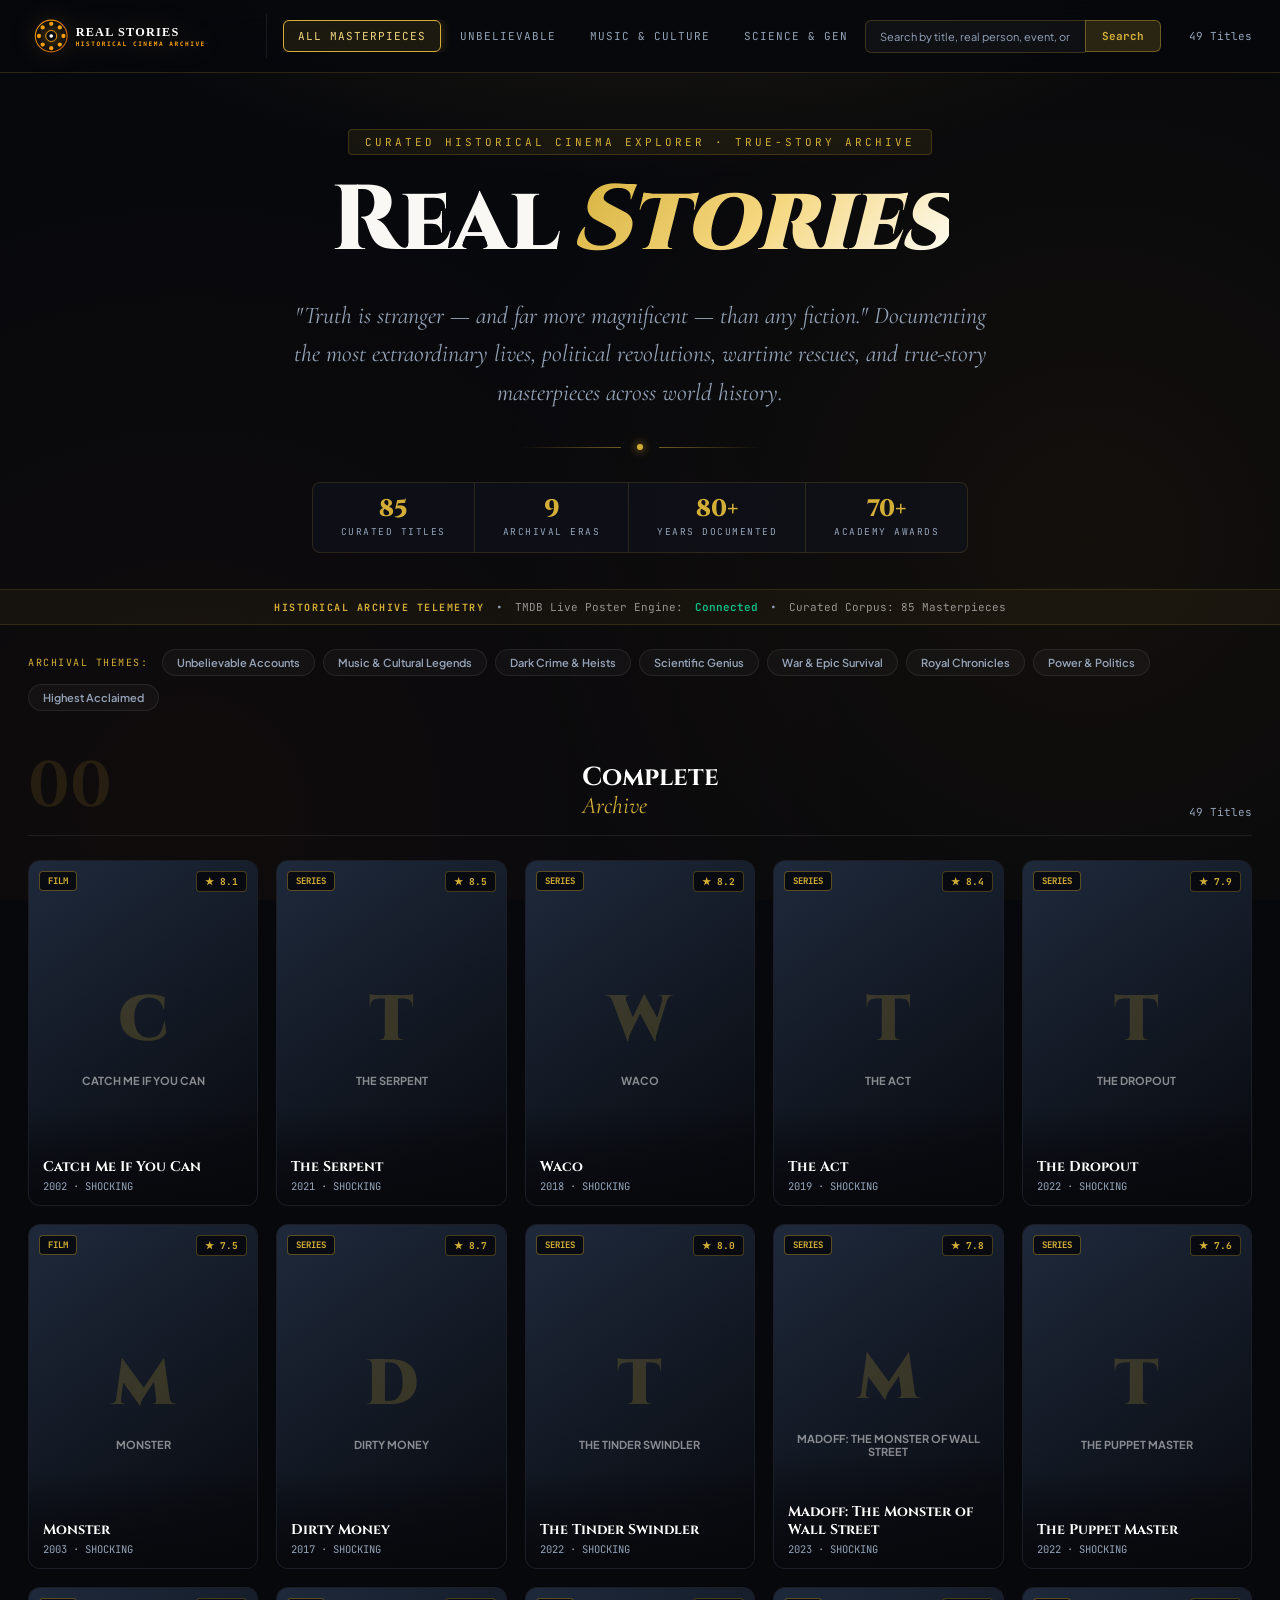
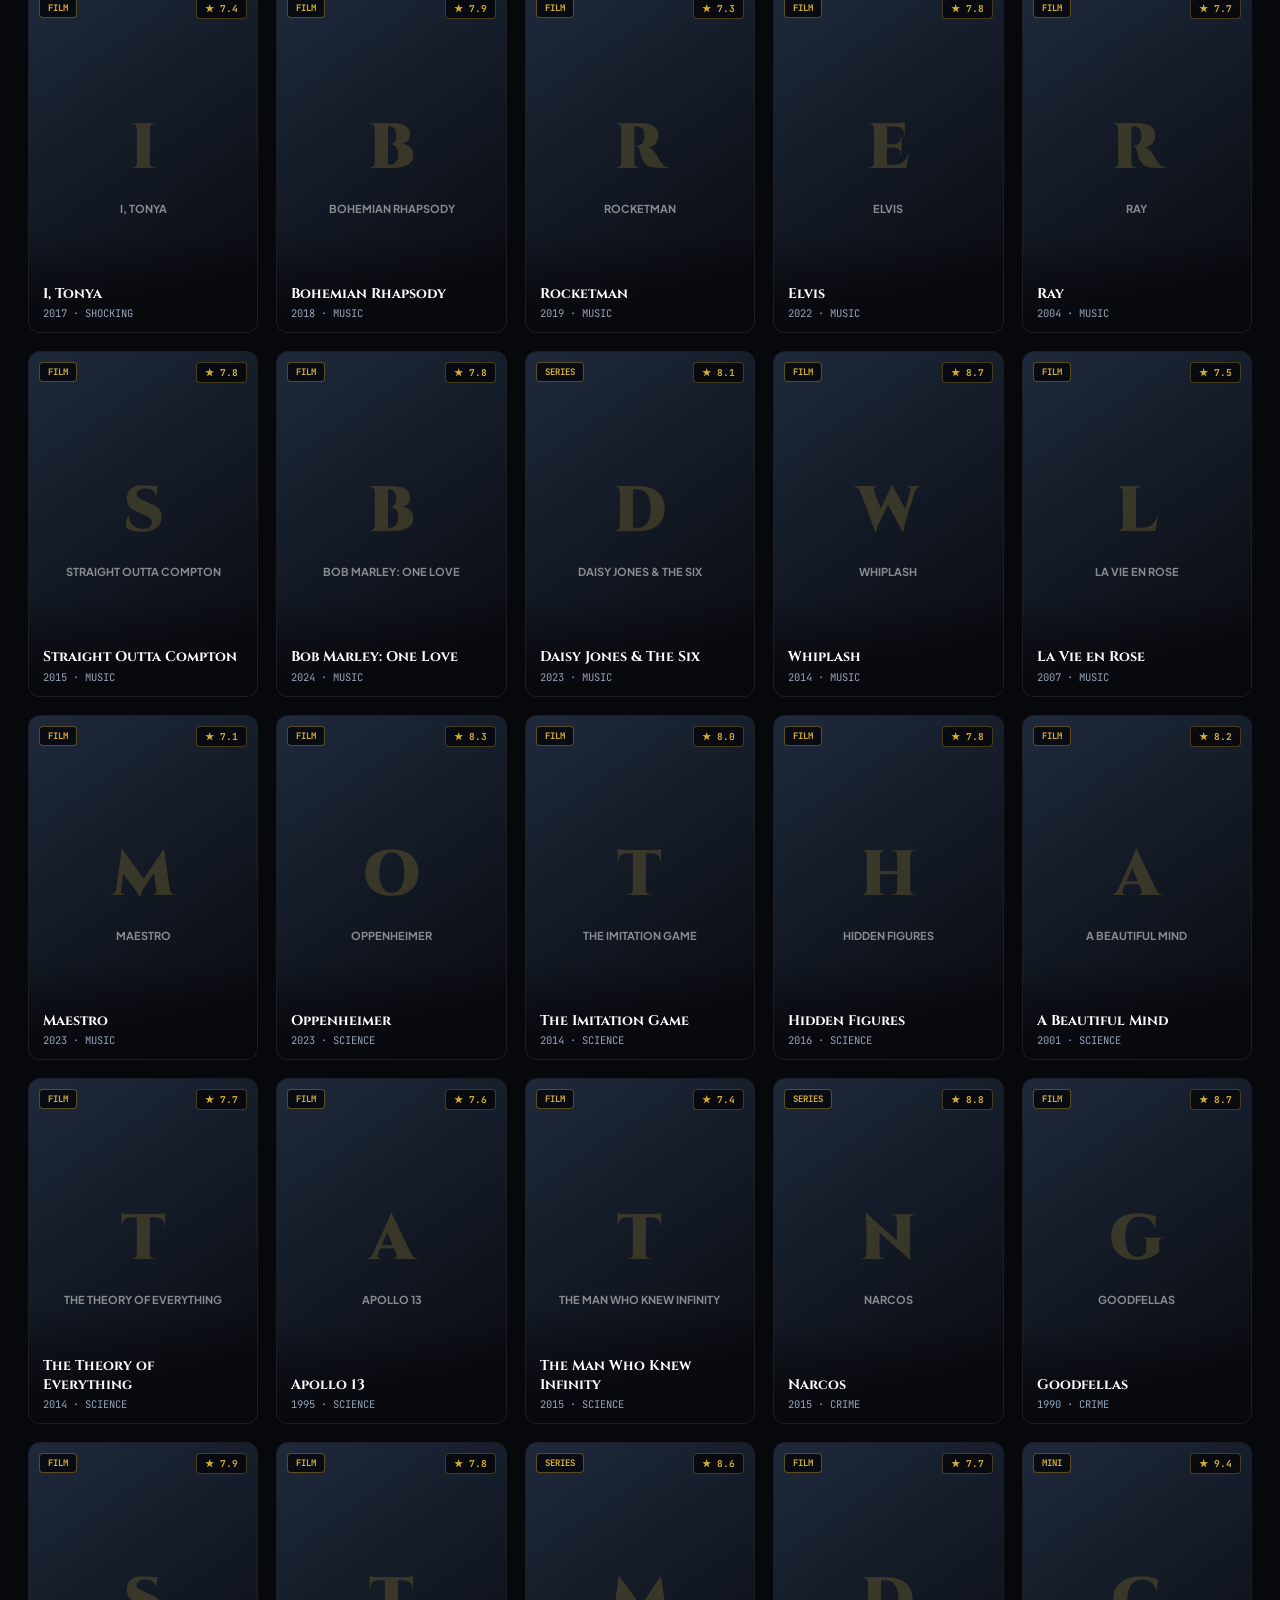
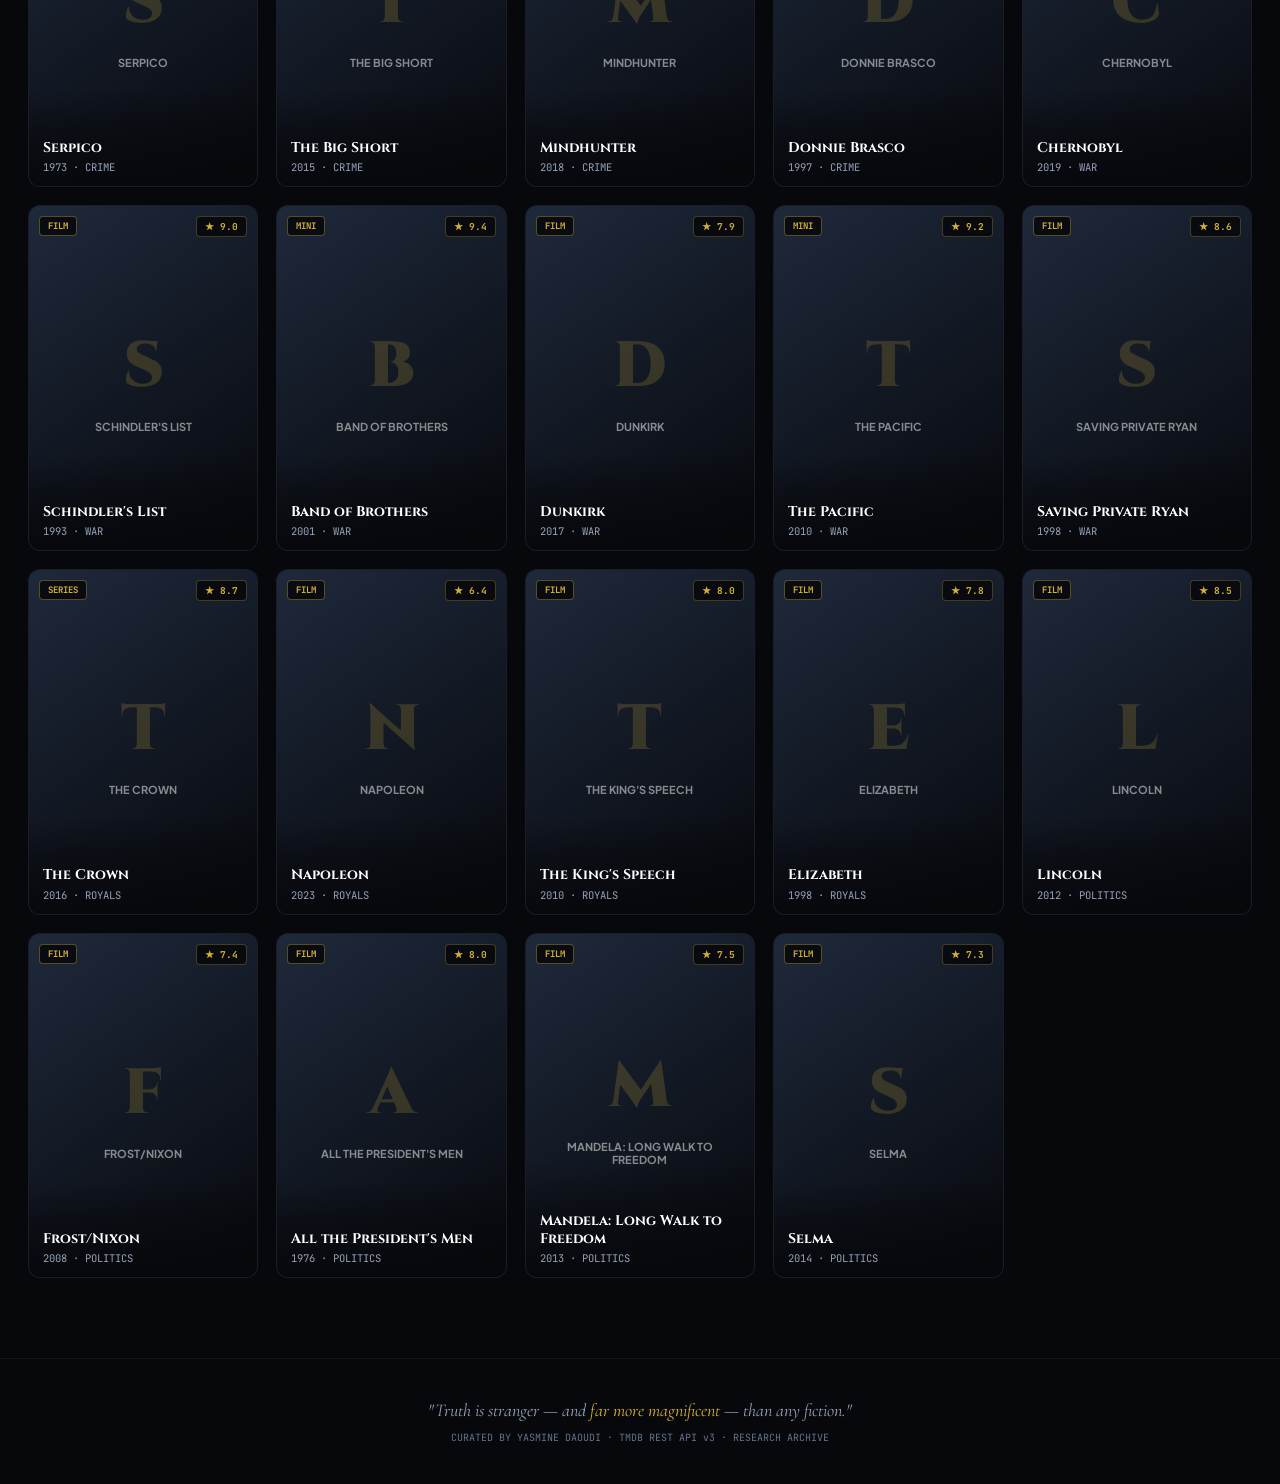
==== commit f3f719d9: "Add no-referrer metadata and enforce instant poster loading" ====
--- a/index.html
+++ b/index.html
@@ -3,6 +3,7 @@
 <head>
   <meta charset="UTF-8"/>
   <meta name="viewport" content="width=device-width, initial-scale=1.0"/>
+  <meta name="referrer" content="no-referrer"/>
   <title>Real Stories — Curated Historical Cinema Explorer &amp; True-Story Archive</title>
   <link rel="preconnect" href="https://fonts.googleapis.com">
   <link rel="preconnect" href="https://fonts.gstatic.com" crossorigin>
@@ -15,7 +16,7 @@
   <nav id="nav">
     <div class="nav-in">
       <a href="index.html" class="nav-brand-wrap">
-        <img src="assets/logo.svg" alt="Real Stories" class="nav-logo"/>
+        <img src="./assets/logo.svg" alt="Real Stories" class="nav-logo" referrerpolicy="no-referrer"/>
       </a>
       <div class="tabs-scroll" id="tabs"></div>
       <div class="nav-search">
